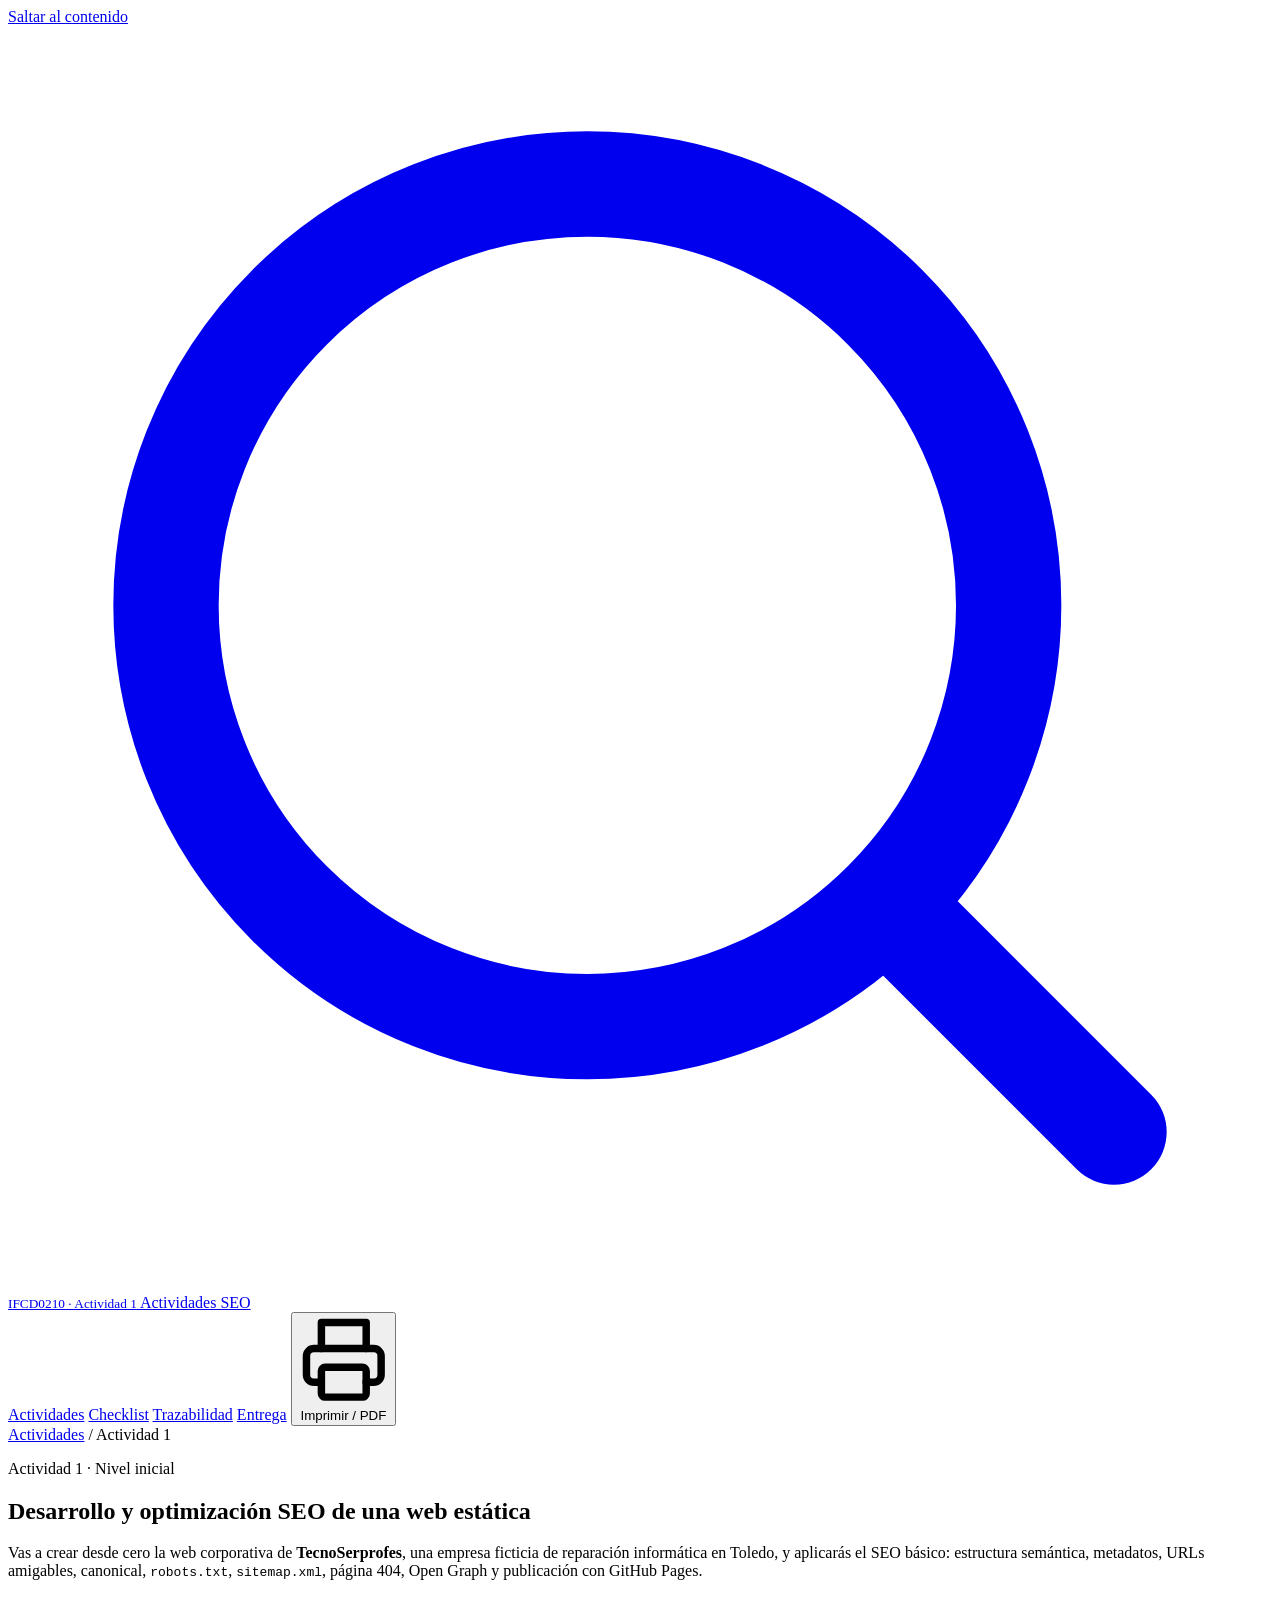
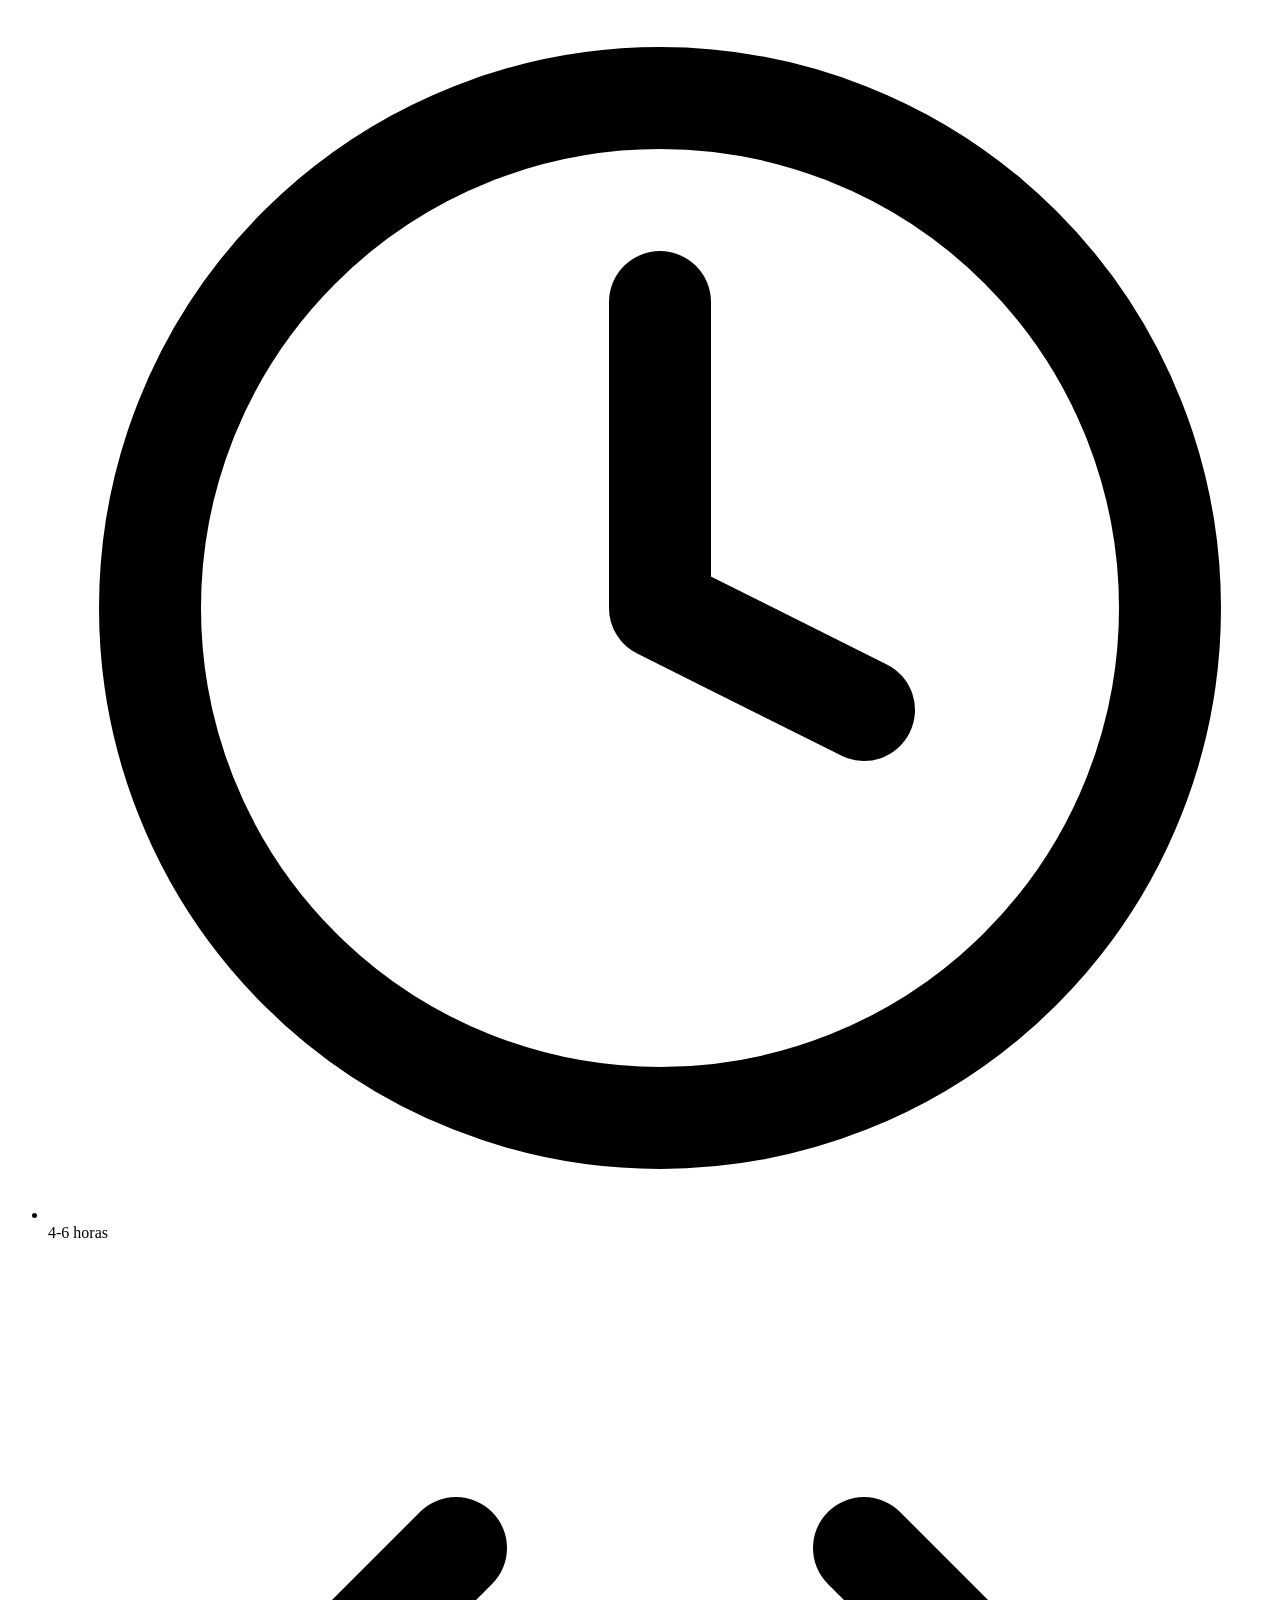
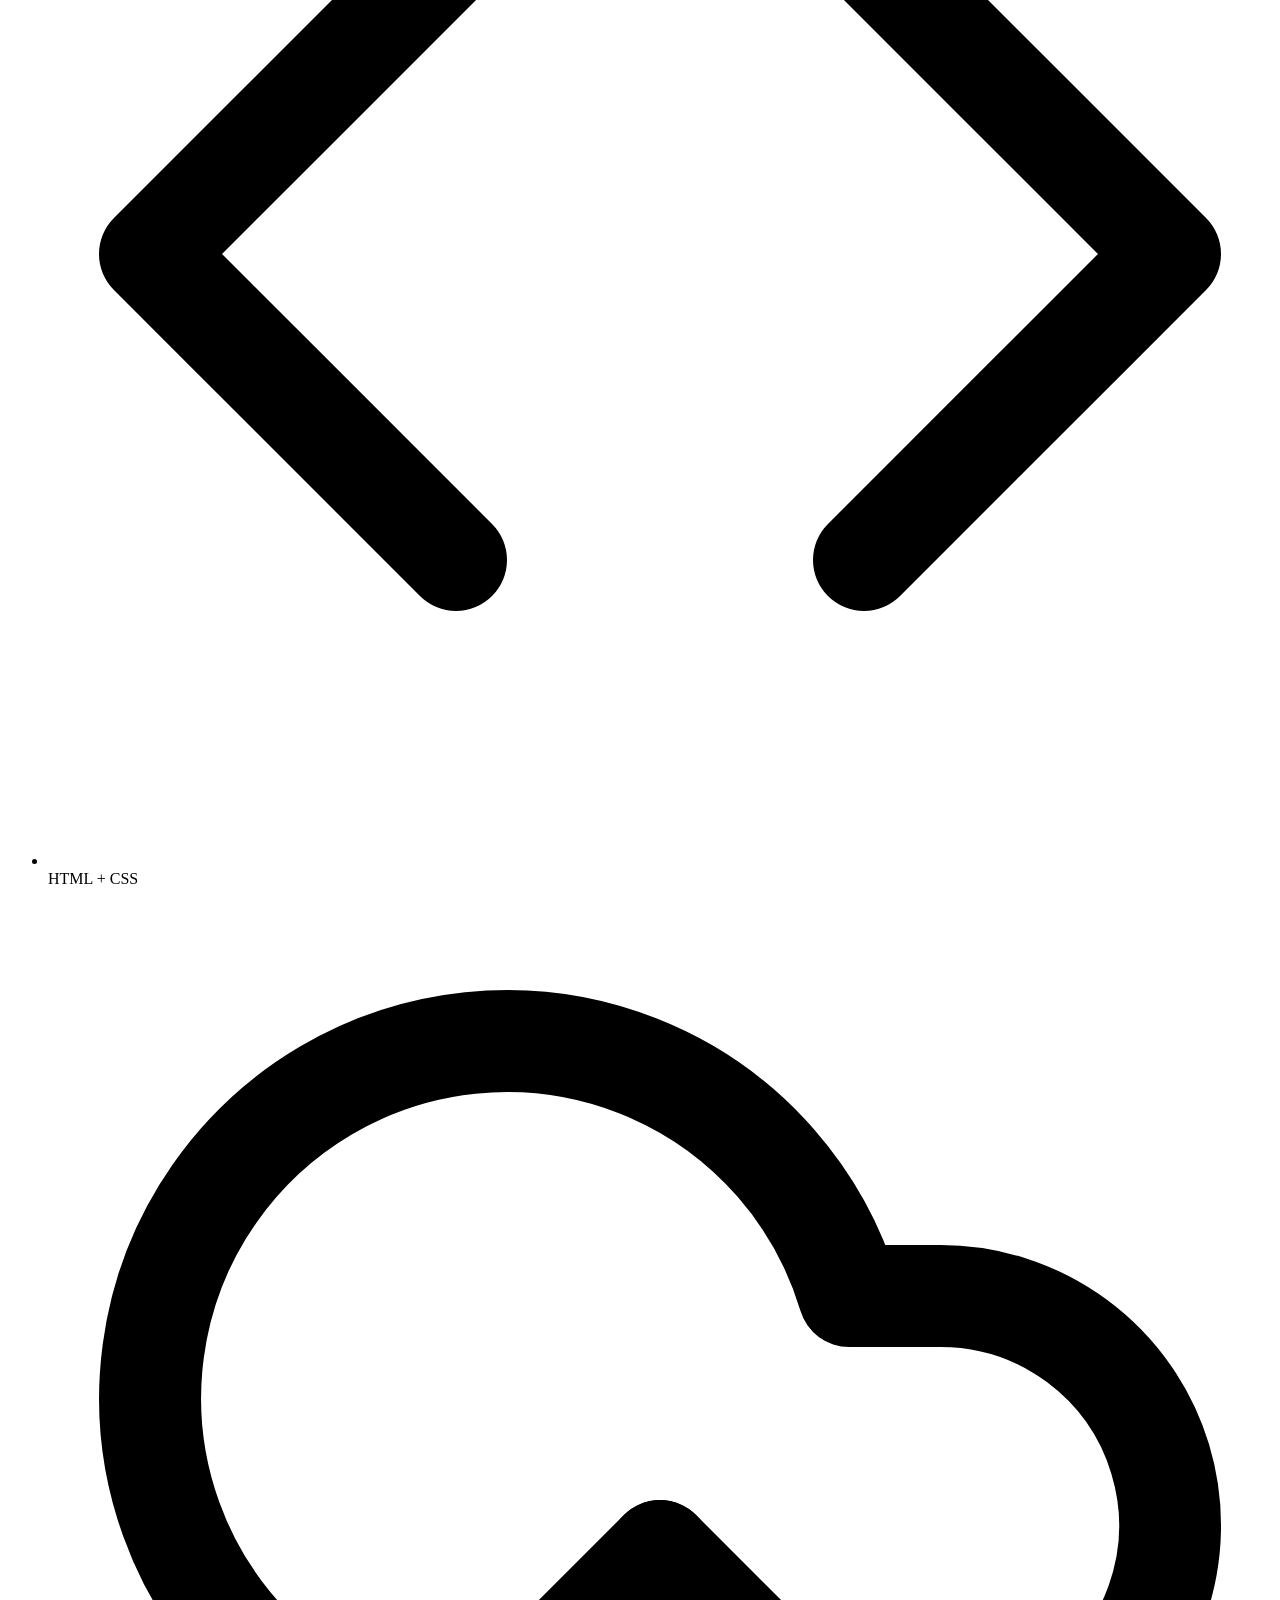
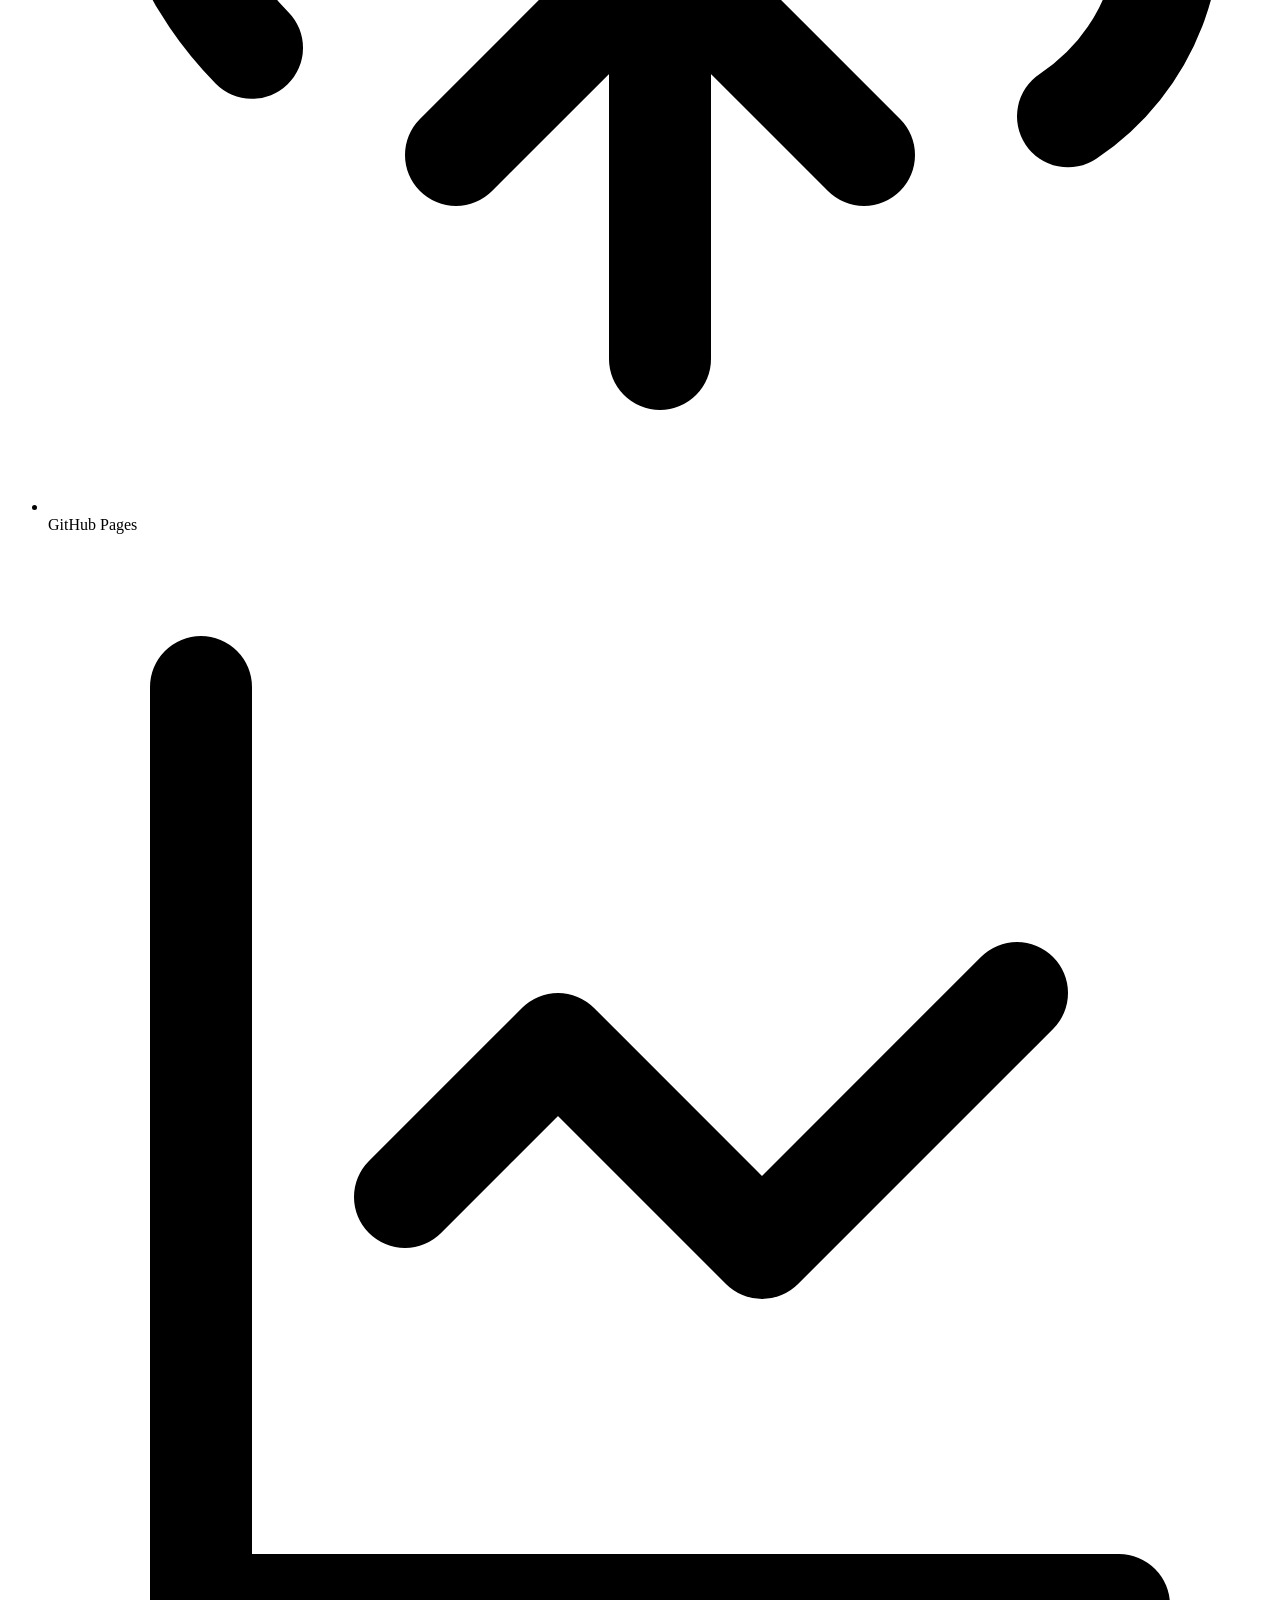
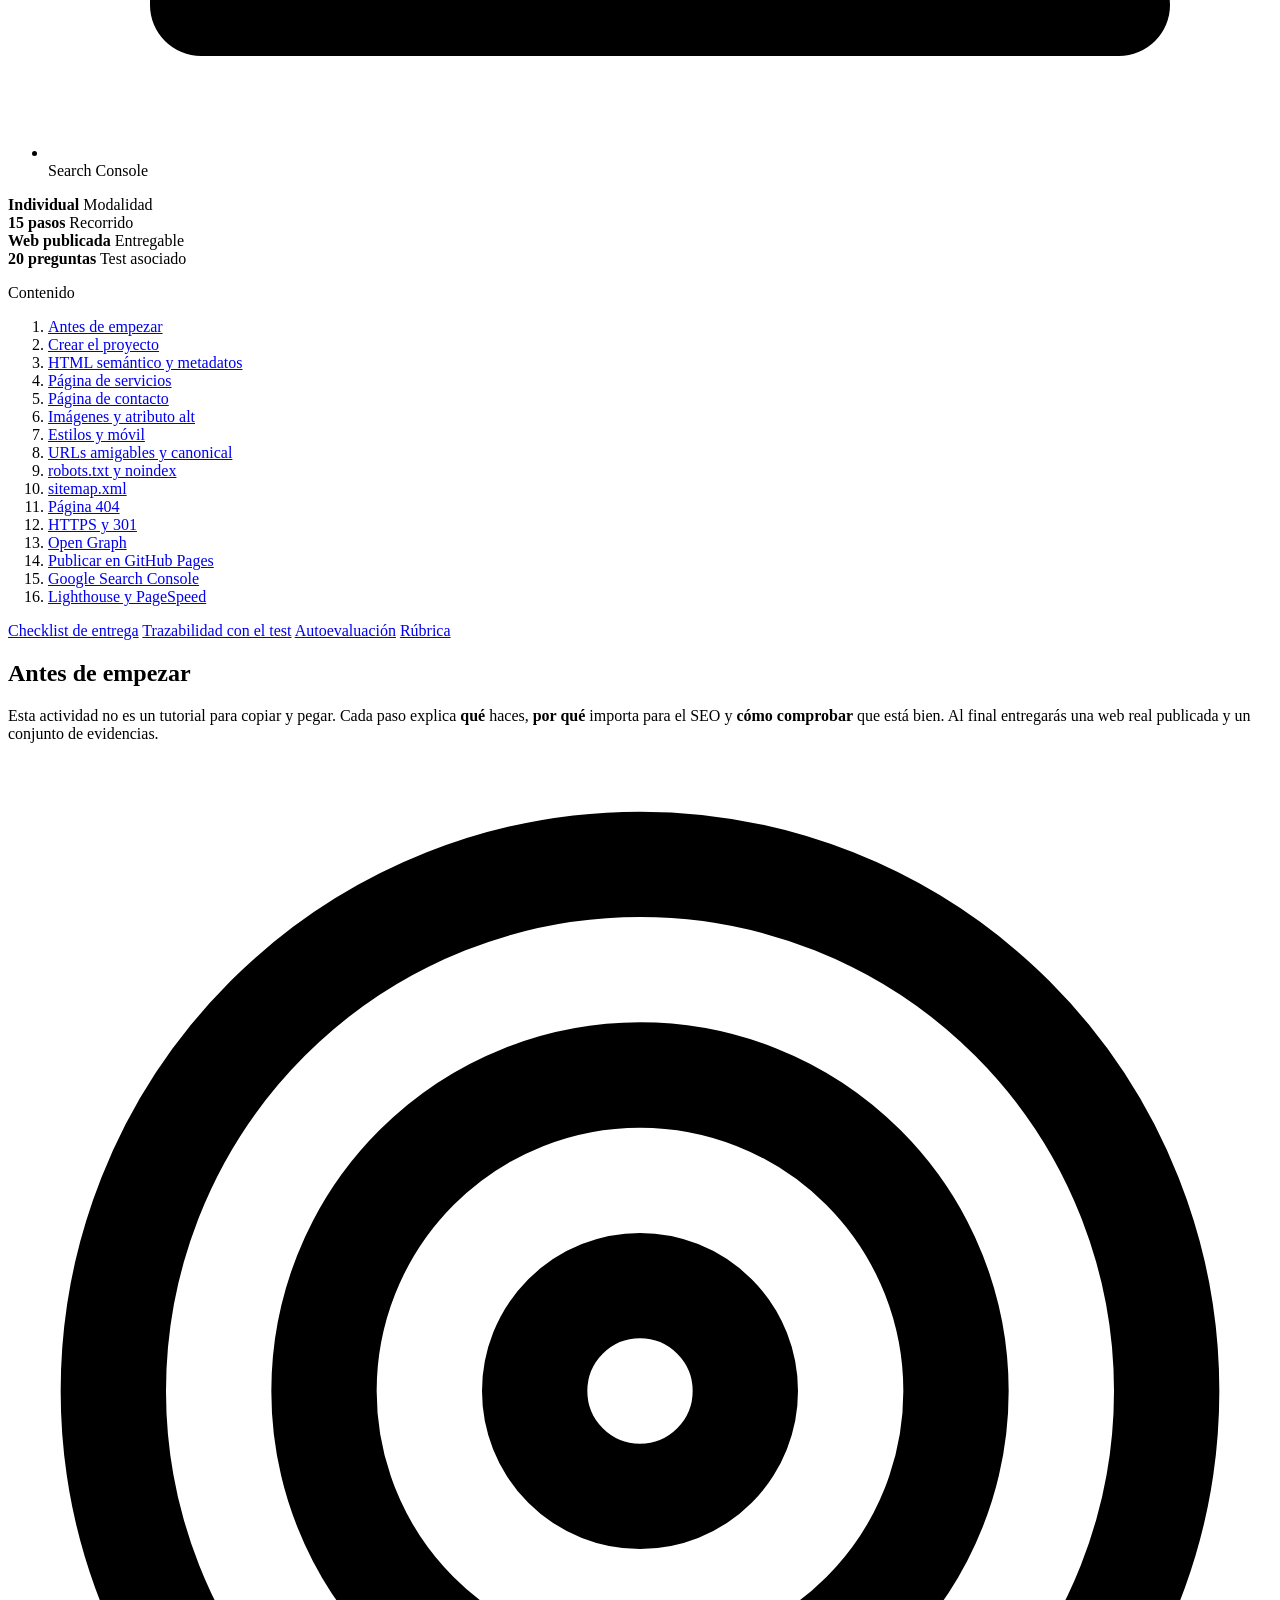
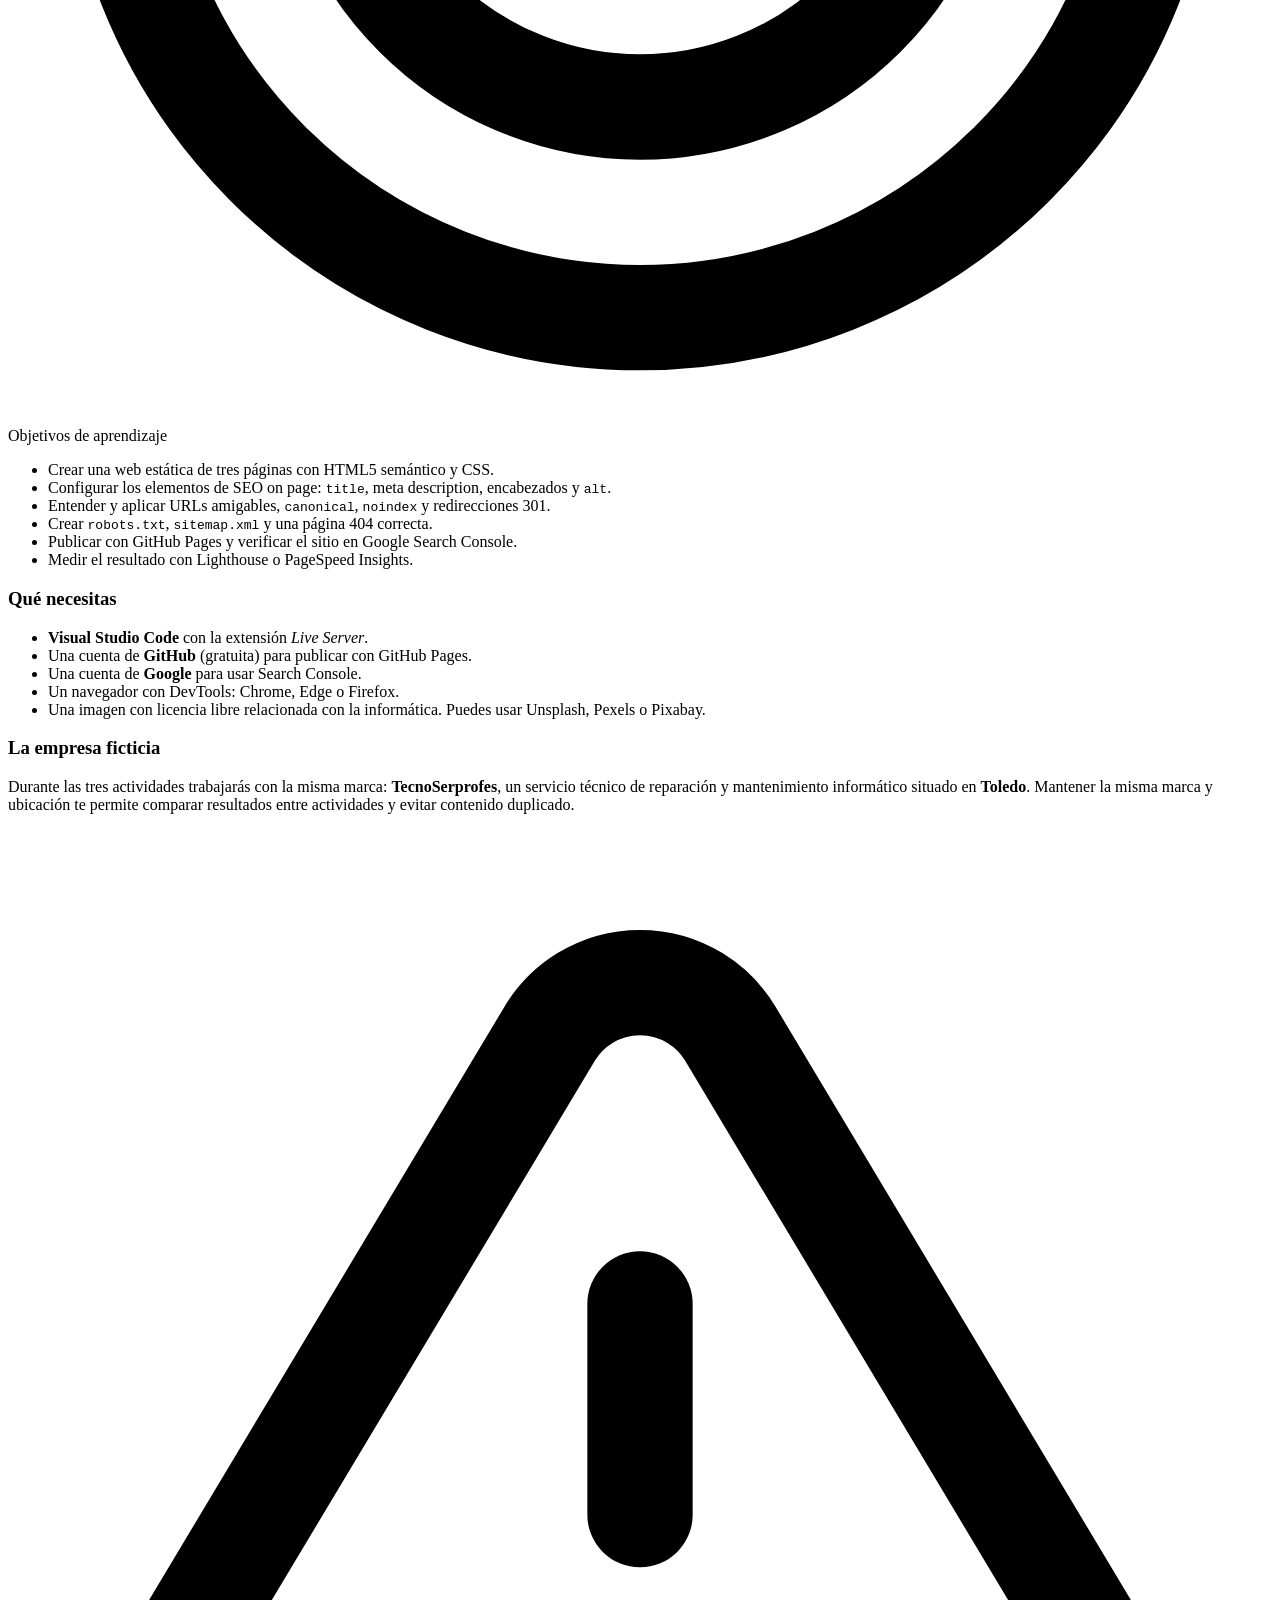
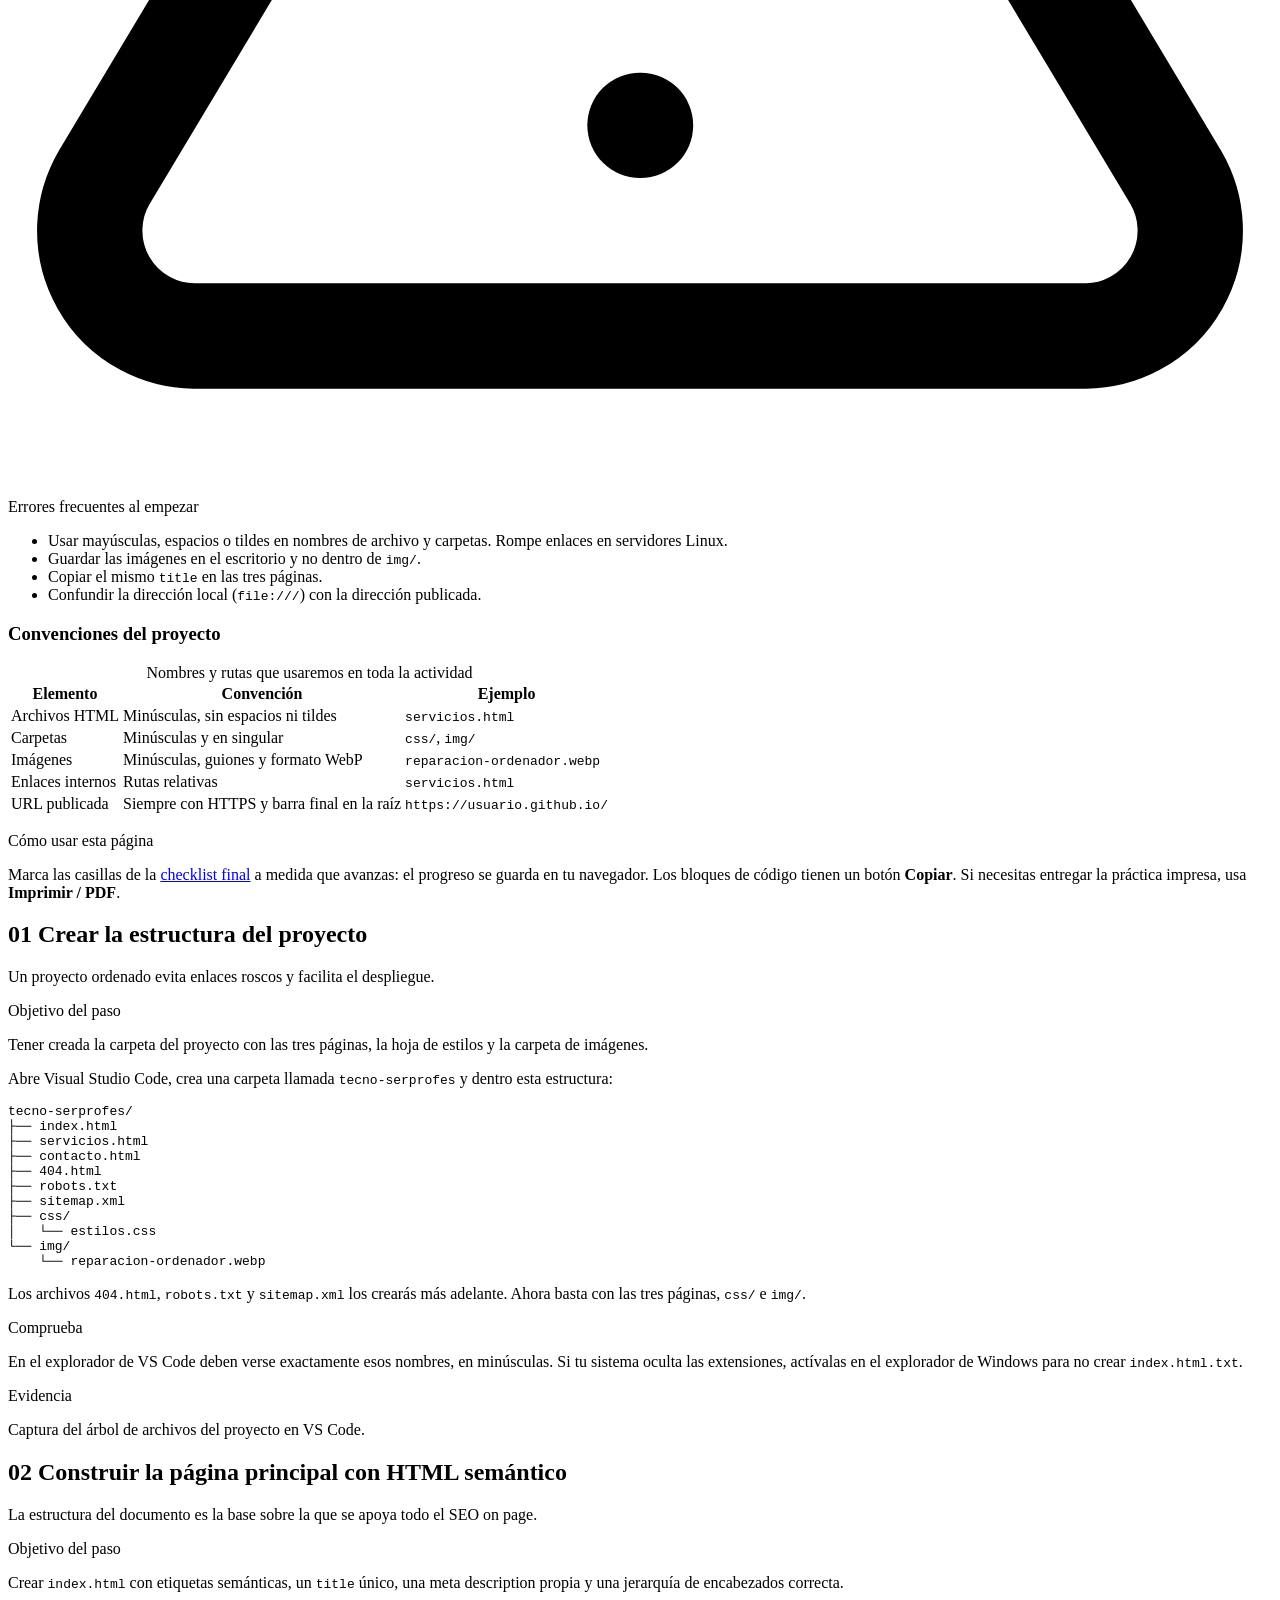
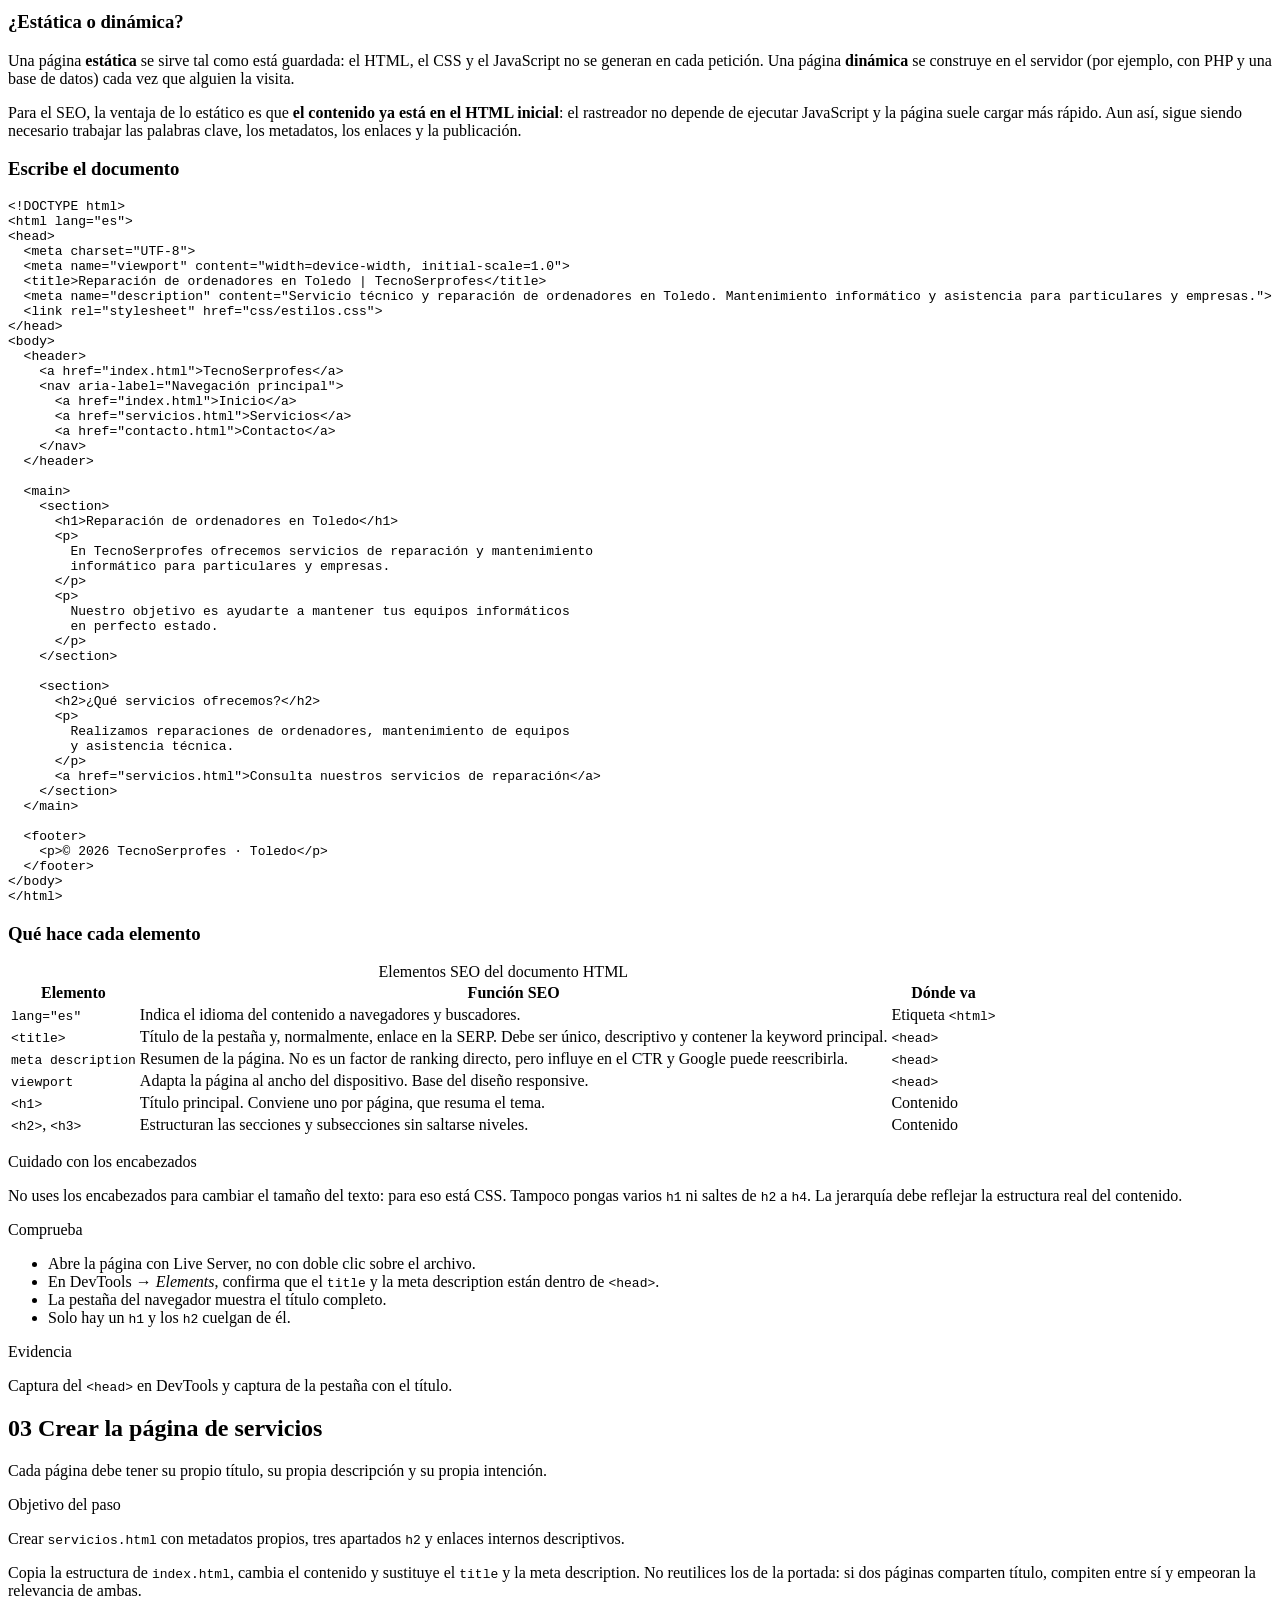
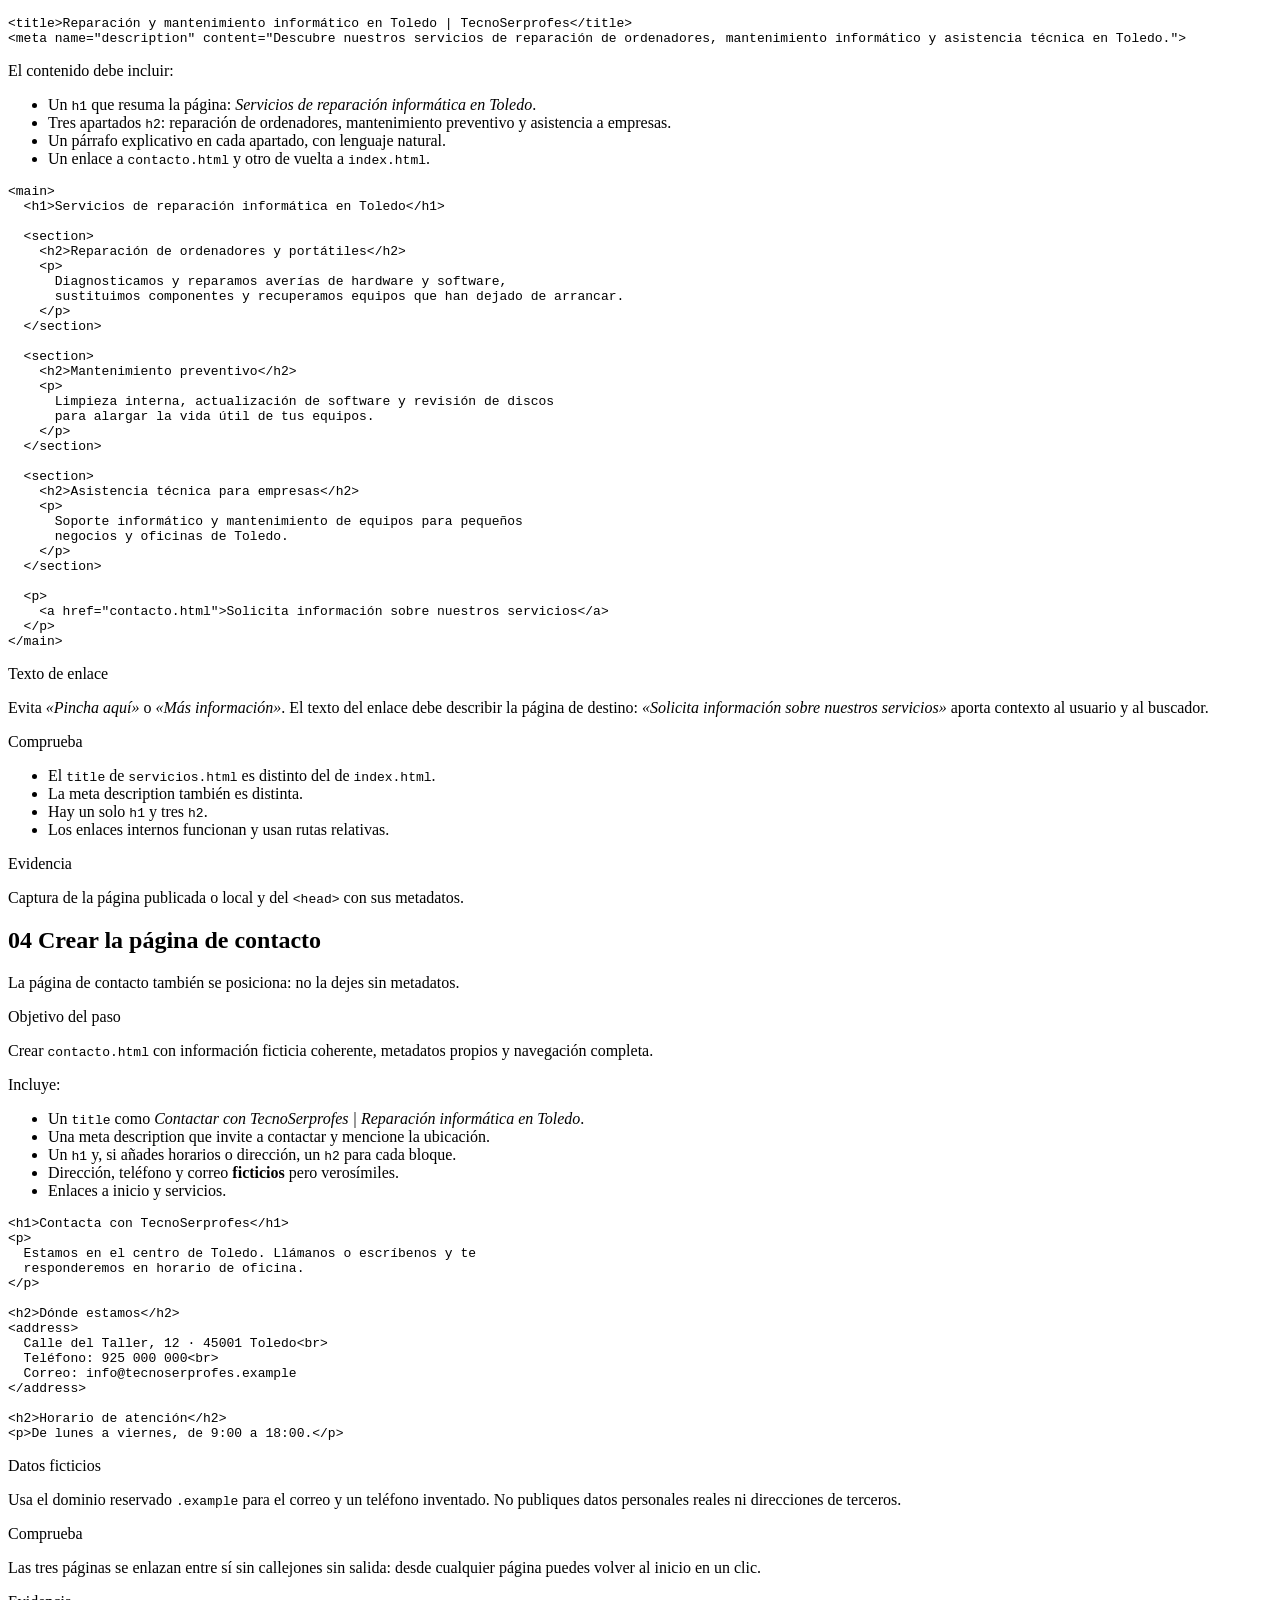
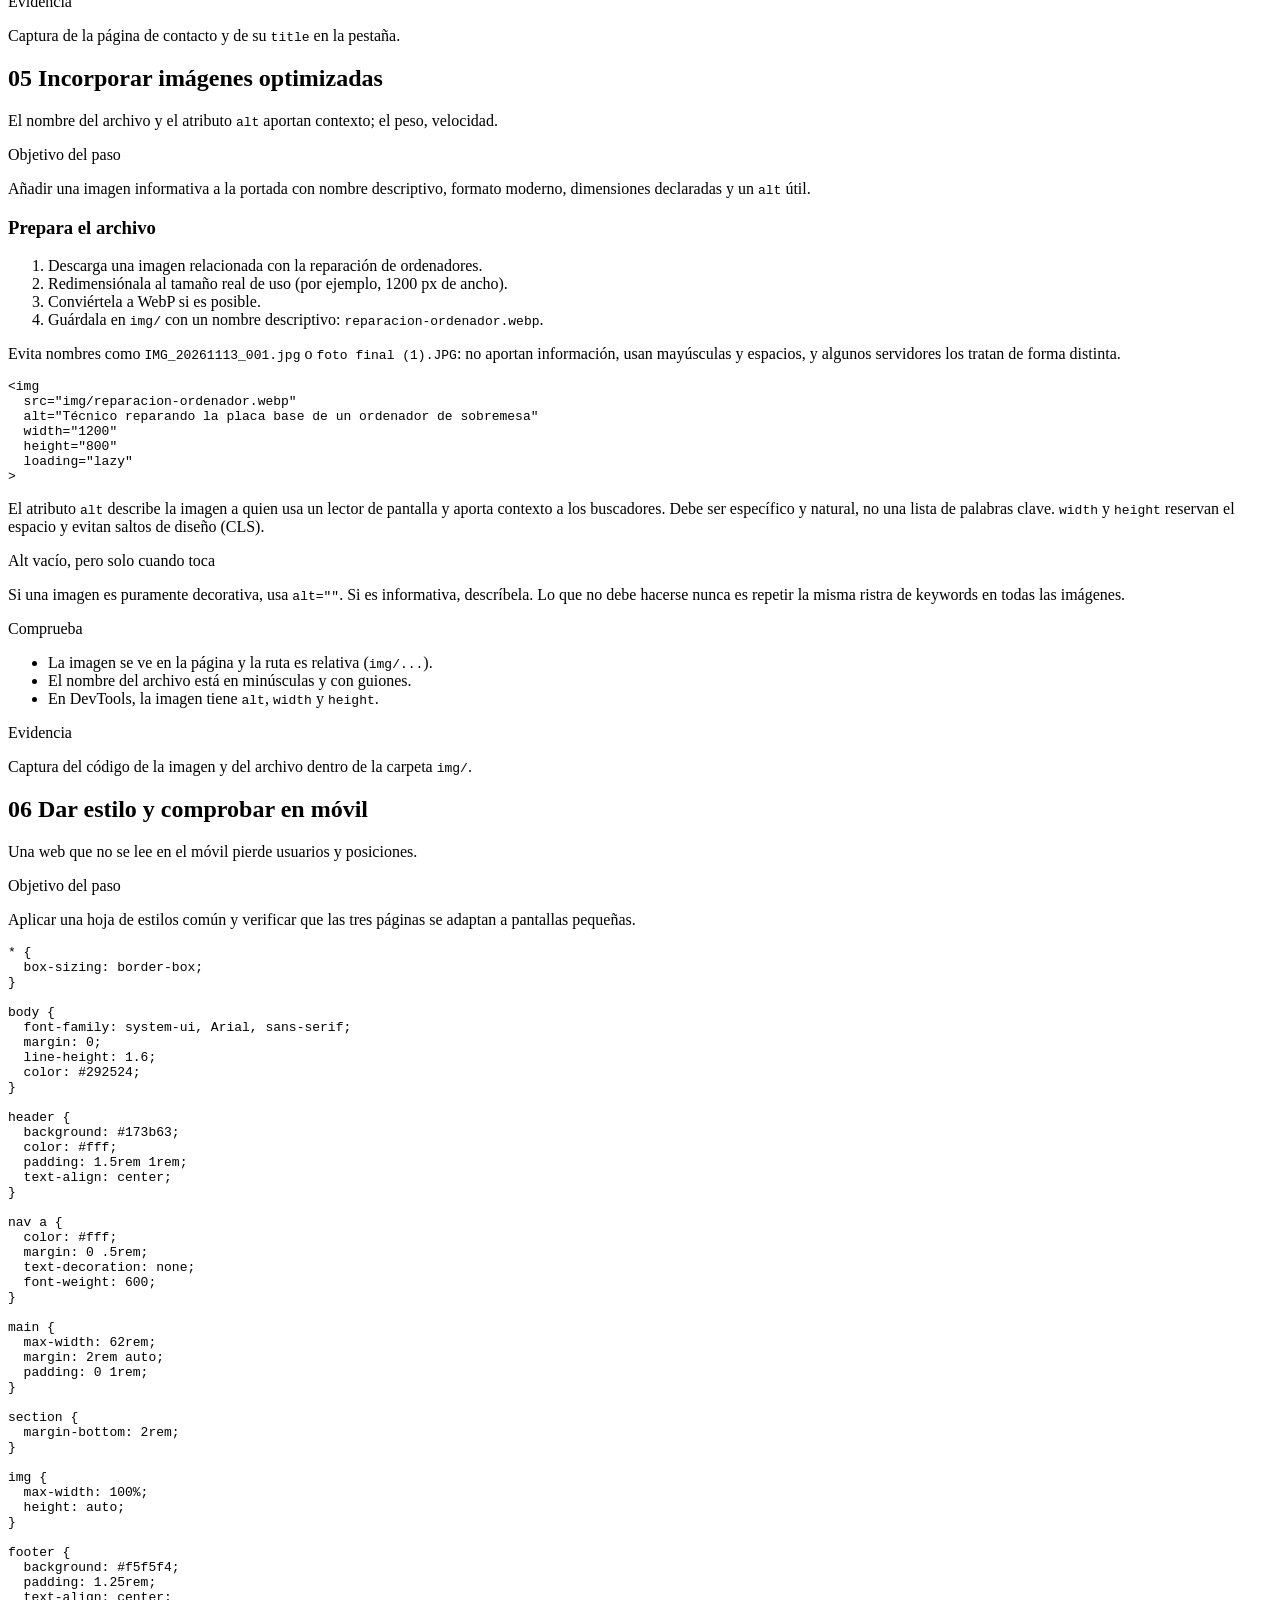
==== actividad-1-seo-basico/index.html @ 4f603e76 "feat: redacta la actividad 1 y prepara las actividades 2 y 3" ====
<!DOCTYPE html>
<html lang="es">
<head>
  <meta charset="UTF-8">
  <meta name="viewport" content="width=device-width, initial-scale=1.0">
  <title>Actividad 1 · SEO básico en una web estática | IFCD0210</title>
  <meta name="description" content="Actividad guiada para crear la web estática de TecnoSerprofes y aplicar SEO básico: HTML semántico, metadatos, canonical, URLs amigables, robots.txt, sitemap, 404, HTTPS, Open Graph, GitHub Pages y Search Console.">
  <meta name="theme-color" content="#0891b2">
  <link rel="stylesheet" href="../assets/estilos.css">
</head>
<body>
  <a class="saltar" href="#contenido">Saltar al contenido</a>

  <header class="barra-superior">
    <div class="contenedor barra-inner">
      <a class="marca" href="../index.html">
        <span class="marca-logo" aria-hidden="true">
          <svg viewBox="0 0 24 24" fill="none" stroke="currentColor" stroke-width="2" stroke-linecap="round" stroke-linejoin="round">
            <circle cx="11" cy="11" r="8"></circle>
            <path d="m21 21-4.3-4.3"></path>
          </svg>
        </span>
        <span class="marca-texto">
          <small>IFCD0210 · Actividad 1</small>
          Actividades SEO
        </span>
      </a>

      <nav class="nav-superior" aria-label="Navegación de la actividad">
        <a href="../index.html">Actividades</a>
        <a href="#checklist">Checklist</a>
        <a href="#trazabilidad">Trazabilidad</a>
        <a href="#entrega">Entrega</a>
        <button class="boton boton-suave" type="button" data-imprimir>
          <svg viewBox="0 0 24 24" fill="none" stroke="currentColor" stroke-width="2" stroke-linecap="round" stroke-linejoin="round" aria-hidden="true">
            <path d="M6 9V2h12v7"></path><path d="M6 18H4a2 2 0 0 1-2-2v-5a2 2 0 0 1 2-2h16a2 2 0 0 1 2 2v5a2 2 0 0 1-2 2h-2"></path><rect x="6" y="14" width="12" height="8" rx="1"></rect>
          </svg>
          Imprimir / PDF
        </button>
      </nav>
    </div>
  </header>

  <main id="contenido">
    <div class="contenedor">
      <nav class="migas" aria-label="Migas de pan">
        <a href="../index.html">Actividades</a>
        <span aria-hidden="true">/</span>
        <span>Actividad 1</span>
      </nav>

      <section class="hero">
        <p class="ceja">Actividad 1 · Nivel inicial</p>
        <h1>Desarrollo y optimización SEO de una web estática</h1>
        <p class="intro">
          Vas a crear desde cero la web corporativa de <strong>TecnoSerprofes</strong>, una empresa ficticia de reparación
          informática en Toledo, y aplicarás el SEO básico: estructura semántica, metadatos, URLs amigables, canonical,
          <code>robots.txt</code>, <code>sitemap.xml</code>, página 404, Open Graph y publicación con GitHub Pages.
        </p>

        <ul class="chips">
          <li>
            <svg viewBox="0 0 24 24" fill="none" stroke="currentColor" stroke-width="2" stroke-linecap="round" stroke-linejoin="round" aria-hidden="true">
              <circle cx="12" cy="12" r="10"></circle><path d="M12 6v6l4 2"></path>
            </svg>
            4-6 horas
          </li>
          <li>
            <svg viewBox="0 0 24 24" fill="none" stroke="currentColor" stroke-width="2" stroke-linecap="round" stroke-linejoin="round" aria-hidden="true">
              <path d="m16 18 6-6-6-6"></path><path d="m8 6-6 6 6 6"></path>
            </svg>
            HTML + CSS
          </li>
          <li>
            <svg viewBox="0 0 24 24" fill="none" stroke="currentColor" stroke-width="2" stroke-linecap="round" stroke-linejoin="round" aria-hidden="true">
              <path d="M12 13v8"></path><path d="M4 14.899A7 7 0 1 1 15.71 8h1.79a4.5 4.5 0 0 1 2.5 8.242"></path><path d="m8 17 4-4 4 4"></path>
            </svg>
            GitHub Pages
          </li>
          <li>
            <svg viewBox="0 0 24 24" fill="none" stroke="currentColor" stroke-width="2" stroke-linecap="round" stroke-linejoin="round" aria-hidden="true">
              <path d="M3 3v18h18"></path><path d="m19 9-5 5-4-4-3 3"></path>
            </svg>
            Search Console
          </li>
        </ul>

        <div class="hero-datos">
          <div class="dato">
            <strong>Individual</strong>
            <span>Modalidad</span>
          </div>
          <div class="dato">
            <strong>15 pasos</strong>
            <span>Recorrido</span>
          </div>
          <div class="dato">
            <strong>Web publicada</strong>
            <span>Entregable</span>
          </div>
          <div class="dato">
            <strong>20 preguntas</strong>
            <span>Test asociado</span>
          </div>
        </div>
      </section>

      <div class="layout">
        <aside class="indice" aria-label="Índice de la actividad">
          <p class="indice-titulo">Contenido</p>
          <ol>
            <li><a href="#antes">Antes de empezar</a></li>
            <li><a href="#paso-1">Crear el proyecto</a></li>
            <li><a href="#paso-2">HTML semántico y metadatos</a></li>
            <li><a href="#paso-3">Página de servicios</a></li>
            <li><a href="#paso-4">Página de contacto</a></li>
            <li><a href="#paso-5">Imágenes y atributo alt</a></li>
            <li><a href="#paso-6">Estilos y móvil</a></li>
            <li><a href="#paso-7">URLs amigables y canonical</a></li>
            <li><a href="#paso-8">robots.txt y noindex</a></li>
            <li><a href="#paso-9">sitemap.xml</a></li>
            <li><a href="#paso-10">Página 404</a></li>
            <li><a href="#paso-11">HTTPS y 301</a></li>
            <li><a href="#paso-12">Open Graph</a></li>
            <li><a href="#paso-13">Publicar en GitHub Pages</a></li>
            <li><a href="#paso-14">Google Search Console</a></li>
            <li><a href="#paso-15">Lighthouse y PageSpeed</a></li>
          </ol>
          <div class="indice-extra">
            <a href="#checklist">Checklist de entrega</a>
            <a href="#trazabilidad">Trazabilidad con el test</a>
            <a href="#autoevaluacion">Autoevaluación</a>
            <a href="#entrega">Rúbrica</a>
          </div>
        </aside>

        <div class="contenido">
          <section id="antes">
            <h2>Antes de empezar</h2>
            <p>
              Esta actividad no es un tutorial para copiar y pegar. Cada paso explica <strong>qué</strong> haces,
              <strong>por qué</strong> importa para el SEO y <strong>cómo comprobar</strong> que está bien.
              Al final entregarás una web real publicada y un conjunto de evidencias.
            </p>

            <div class="caja caja-objetivo">
              <p class="caja-titulo">
                <svg viewBox="0 0 24 24" fill="none" stroke="currentColor" stroke-width="2" stroke-linecap="round" stroke-linejoin="round" aria-hidden="true">
                  <circle cx="12" cy="12" r="10"></circle><circle cx="12" cy="12" r="6"></circle><circle cx="12" cy="12" r="2"></circle>
                </svg>
                Objetivos de aprendizaje
              </p>
              <ul>
                <li>Crear una web estática de tres páginas con HTML5 semántico y CSS.</li>
                <li>Configurar los elementos de SEO on page: <code>title</code>, meta description, encabezados y <code>alt</code>.</li>
                <li>Entender y aplicar URLs amigables, <code>canonical</code>, <code>noindex</code> y redirecciones 301.</li>
                <li>Crear <code>robots.txt</code>, <code>sitemap.xml</code> y una página 404 correcta.</li>
                <li>Publicar con GitHub Pages y verificar el sitio en Google Search Console.</li>
                <li>Medir el resultado con Lighthouse o PageSpeed Insights.</li>
              </ul>
            </div>

            <h3>Qué necesitas</h3>
            <ul>
              <li><strong>Visual Studio Code</strong> con la extensión <em>Live Server</em>.</li>
              <li>Una cuenta de <strong>GitHub</strong> (gratuita) para publicar con GitHub Pages.</li>
              <li>Una cuenta de <strong>Google</strong> para usar Search Console.</li>
              <li>Un navegador con DevTools: Chrome, Edge o Firefox.</li>
              <li>Una imagen con licencia libre relacionada con la informática. Puedes usar Unsplash, Pexels o Pixabay.</li>
            </ul>

            <h3>La empresa ficticia</h3>
            <p>
              Durante las tres actividades trabajarás con la misma marca: <strong>TecnoSerprofes</strong>, un servicio
              técnico de reparación y mantenimiento informático situado en <strong>Toledo</strong>. Mantener la misma
              marca y ubicación te permite comparar resultados entre actividades y evitar contenido duplicado.
            </p>

            <div class="caja caja-cuidado">
              <p class="caja-titulo">
                <svg viewBox="0 0 24 24" fill="none" stroke="currentColor" stroke-width="2" stroke-linecap="round" stroke-linejoin="round" aria-hidden="true">
                  <path d="M12 9v4"></path><path d="M12 17h.01"></path><path d="M10.29 3.86 1.82 18a2 2 0 0 0 1.71 3h16.94a2 2 0 0 0 1.71-3L13.71 3.86a2 2 0 0 0-3.42 0Z"></path>
                </svg>
                Errores frecuentes al empezar
              </p>
              <ul>
                <li>Usar mayúsculas, espacios o tildes en nombres de archivo y carpetas. Rompe enlaces en servidores Linux.</li>
                <li>Guardar las imágenes en el escritorio y no dentro de <code>img/</code>.</li>
                <li>Copiar el mismo <code>title</code> en las tres páginas.</li>
                <li>Confundir la dirección local (<code>file:///</code>) con la dirección publicada.</li>
              </ul>
            </div>

            <h3>Convenciones del proyecto</h3>
            <div class="tabla">
              <table>
                <caption>Nombres y rutas que usaremos en toda la actividad</caption>
                <thead>
                  <tr><th>Elemento</th><th>Convención</th><th>Ejemplo</th></tr>
                </thead>
                <tbody>
                  <tr><td>Archivos HTML</td><td>Minúsculas, sin espacios ni tildes</td><td><code>servicios.html</code></td></tr>
                  <tr><td>Carpetas</td><td>Minúsculas y en singular</td><td><code>css/</code>, <code>img/</code></td></tr>
                  <tr><td>Imágenes</td><td>Minúsculas, guiones y formato WebP</td><td><code>reparacion-ordenador.webp</code></td></tr>
                  <tr><td>Enlaces internos</td><td>Rutas relativas</td><td><code>servicios.html</code></td></tr>
                  <tr><td>URL publicada</td><td>Siempre con HTTPS y barra final en la raíz</td><td><code>https://usuario.github.io/</code></td></tr>
                </tbody>
              </table>
            </div>

            <div class="caja caja-nota">
              <p class="caja-titulo">Cómo usar esta página</p>
              <p>
                Marca las casillas de la <a href="#checklist">checklist final</a> a medida que avanzas: el progreso se
                guarda en tu navegador. Los bloques de código tienen un botón <strong>Copiar</strong>. Si necesitas
                entregar la práctica impresa, usa <strong>Imprimir / PDF</strong>.
              </p>
            </div>
          </section>

          <section class="paso" id="paso-1">
            <h2><span class="num">01</span> Crear la estructura del proyecto</h2>
            <p class="subtitulo">Un proyecto ordenado evita enlaces roscos y facilita el despliegue.</p>

            <div class="caja caja-objetivo">
              <p class="caja-titulo">Objetivo del paso</p>
              <p>Tener creada la carpeta del proyecto con las tres páginas, la hoja de estilos y la carpeta de imágenes.</p>
            </div>

            <p>Abre Visual Studio Code, crea una carpeta llamada <code>tecno-serprofes</code> y dentro esta estructura:</p>

            <div class="codigo" data-lenguaje="Estructura">
<pre><code>tecno-serprofes/
├── index.html
├── servicios.html
├── contacto.html
├── 404.html
├── robots.txt
├── sitemap.xml
├── css/
│   └── estilos.css
└── img/
    └── reparacion-ordenador.webp</code></pre>
            </div>

            <p>
              Los archivos <code>404.html</code>, <code>robots.txt</code> y <code>sitemap.xml</code> los crearás más
              adelante. Ahora basta con las tres páginas, <code>css/</code> e <code>img/</code>.
            </p>

            <div class="caja caja-comprueba">
              <p class="caja-titulo">Comprueba</p>
              <p>
                En el explorador de VS Code deben verse exactamente esos nombres, en minúsculas. Si tu sistema oculta
                las extensiones, actívalas en el explorador de Windows para no crear <code>index.html.txt</code>.
              </p>
            </div>

            <div class="caja caja-evidencia">
              <p class="caja-titulo">Evidencia</p>
              <p>Captura del árbol de archivos del proyecto en VS Code.</p>
            </div>
          </section>

          <section class="paso" id="paso-2">
            <h2><span class="num">02</span> Construir la página principal con HTML semántico</h2>
            <p class="subtitulo">La estructura del documento es la base sobre la que se apoya todo el SEO on page.</p>

            <div class="caja caja-objetivo">
              <p class="caja-titulo">Objetivo del paso</p>
              <p>Crear <code>index.html</code> con etiquetas semánticas, un <code>title</code> único, una meta description propia y una jerarquía de encabezados correcta.</p>
            </div>

            <h3>¿Estática o dinámica?</h3>
            <p>
              Una página <strong>estática</strong> se sirve tal como está guardada: el HTML, el CSS y el JavaScript no se
              generan en cada petición. Una página <strong>dinámica</strong> se construye en el servidor (por ejemplo, con
              PHP y una base de datos) cada vez que alguien la visita.
            </p>
            <p>
              Para el SEO, la ventaja de lo estático es que <strong>el contenido ya está en el HTML inicial</strong>: el
              rastreador no depende de ejecutar JavaScript y la página suele cargar más rápido. Aun así, sigue siendo
              necesario trabajar las palabras clave, los metadatos, los enlaces y la publicación.
            </p>

            <h3>Escribe el documento</h3>
            <div class="codigo" data-lenguaje="HTML">
<pre><code>&lt;!DOCTYPE html&gt;
&lt;html lang="es"&gt;
&lt;head&gt;
  &lt;meta charset="UTF-8"&gt;
  &lt;meta name="viewport" content="width=device-width, initial-scale=1.0"&gt;
  &lt;title&gt;Reparación de ordenadores en Toledo | TecnoSerprofes&lt;/title&gt;
  &lt;meta name="description" content="Servicio técnico y reparación de ordenadores en Toledo. Mantenimiento informático y asistencia para particulares y empresas."&gt;
  &lt;link rel="stylesheet" href="css/estilos.css"&gt;
&lt;/head&gt;
&lt;body&gt;
  &lt;header&gt;
    &lt;a href="index.html"&gt;TecnoSerprofes&lt;/a&gt;
    &lt;nav aria-label="Navegación principal"&gt;
      &lt;a href="index.html"&gt;Inicio&lt;/a&gt;
      &lt;a href="servicios.html"&gt;Servicios&lt;/a&gt;
      &lt;a href="contacto.html"&gt;Contacto&lt;/a&gt;
    &lt;/nav&gt;
  &lt;/header&gt;

  &lt;main&gt;
    &lt;section&gt;
      &lt;h1&gt;Reparación de ordenadores en Toledo&lt;/h1&gt;
      &lt;p&gt;
        En TecnoSerprofes ofrecemos servicios de reparación y mantenimiento
        informático para particulares y empresas.
      &lt;/p&gt;
      &lt;p&gt;
        Nuestro objetivo es ayudarte a mantener tus equipos informáticos
        en perfecto estado.
      &lt;/p&gt;
    &lt;/section&gt;

    &lt;section&gt;
      &lt;h2&gt;¿Qué servicios ofrecemos?&lt;/h2&gt;
      &lt;p&gt;
        Realizamos reparaciones de ordenadores, mantenimiento de equipos
        y asistencia técnica.
      &lt;/p&gt;
      &lt;a href="servicios.html"&gt;Consulta nuestros servicios de reparación&lt;/a&gt;
    &lt;/section&gt;
  &lt;/main&gt;

  &lt;footer&gt;
    &lt;p&gt;© 2026 TecnoSerprofes · Toledo&lt;/p&gt;
  &lt;/footer&gt;
&lt;/body&gt;
&lt;/html&gt;</code></pre>
            </div>

            <h3>Qué hace cada elemento</h3>
            <div class="tabla">
              <table>
                <caption>Elementos SEO del documento HTML</caption>
                <thead>
                  <tr><th>Elemento</th><th>Función SEO</th><th>Dónde va</th></tr>
                </thead>
                <tbody>
                  <tr><td><code>lang="es"</code></td><td>Indica el idioma del contenido a navegadores y buscadores.</td><td>Etiqueta <code>&lt;html&gt;</code></td></tr>
                  <tr><td><code>&lt;title&gt;</code></td><td>Título de la pestaña y, normalmente, enlace en la SERP. Debe ser único, descriptivo y contener la keyword principal.</td><td><code>&lt;head&gt;</code></td></tr>
                  <tr><td><code>meta description</code></td><td>Resumen de la página. No es un factor de ranking directo, pero influye en el CTR y Google puede reescribirla.</td><td><code>&lt;head&gt;</code></td></tr>
                  <tr><td><code>viewport</code></td><td>Adapta la página al ancho del dispositivo. Base del diseño responsive.</td><td><code>&lt;head&gt;</code></td></tr>
                  <tr><td><code>&lt;h1&gt;</code></td><td>Título principal. Conviene uno por página, que resuma el tema.</td><td>Contenido</td></tr>
                  <tr><td><code>&lt;h2&gt;</code>, <code>&lt;h3&gt;</code></td><td>Estructuran las secciones y subsecciones sin saltarse niveles.</td><td>Contenido</td></tr>
                </tbody>
              </table>
            </div>

            <div class="caja caja-cuidado">
              <p class="caja-titulo">Cuidado con los encabezados</p>
              <p>
                No uses los encabezados para cambiar el tamaño del texto: para eso está CSS. Tampoco pongas varios
                <code>h1</code> ni saltes de <code>h2</code> a <code>h4</code>. La jerarquía debe reflejar la estructura
                real del contenido.
              </p>
            </div>

            <div class="caja caja-comprueba">
              <p class="caja-titulo">Comprueba</p>
              <ul>
                <li>Abre la página con Live Server, no con doble clic sobre el archivo.</li>
                <li>En DevTools → <em>Elements</em>, confirma que el <code>title</code> y la meta description están dentro de <code>&lt;head&gt;</code>.</li>
                <li>La pestaña del navegador muestra el título completo.</li>
                <li>Solo hay un <code>h1</code> y los <code>h2</code> cuelgan de él.</li>
              </ul>
            </div>

            <div class="caja caja-evidencia">
              <p class="caja-titulo">Evidencia</p>
              <p>Captura del <code>&lt;head&gt;</code> en DevTools y captura de la pestaña con el título.</p>
            </div>
          </section>
          <section class="paso" id="paso-3">
            <h2><span class="num">03</span> Crear la página de servicios</h2>
            <p class="subtitulo">Cada página debe tener su propio título, su propia descripción y su propia intención.</p>

            <div class="caja caja-objetivo">
              <p class="caja-titulo">Objetivo del paso</p>
              <p>Crear <code>servicios.html</code> con metadatos propios, tres apartados <code>h2</code> y enlaces internos descriptivos.</p>
            </div>

            <p>
              Copia la estructura de <code>index.html</code>, cambia el contenido y sustituye el <code>title</code> y la
              meta description. No reutilices los de la portada: si dos páginas comparten título, compiten entre sí y
              empeoran la relevancia de ambas.
            </p>

            <div class="codigo" data-lenguaje="HTML">
<pre><code>&lt;title&gt;Reparación y mantenimiento informático en Toledo | TecnoSerprofes&lt;/title&gt;
&lt;meta name="description" content="Descubre nuestros servicios de reparación de ordenadores, mantenimiento informático y asistencia técnica en Toledo."&gt;</code></pre>
            </div>

            <p>El contenido debe incluir:</p>
            <ul>
              <li>Un <code>h1</code> que resuma la página: <em>Servicios de reparación informática en Toledo</em>.</li>
              <li>Tres apartados <code>h2</code>: reparación de ordenadores, mantenimiento preventivo y asistencia a empresas.</li>
              <li>Un párrafo explicativo en cada apartado, con lenguaje natural.</li>
              <li>Un enlace a <code>contacto.html</code> y otro de vuelta a <code>index.html</code>.</li>
            </ul>

            <div class="codigo" data-lenguaje="HTML">
<pre><code>&lt;main&gt;
  &lt;h1&gt;Servicios de reparación informática en Toledo&lt;/h1&gt;

  &lt;section&gt;
    &lt;h2&gt;Reparación de ordenadores y portátiles&lt;/h2&gt;
    &lt;p&gt;
      Diagnosticamos y reparamos averías de hardware y software,
      sustituimos componentes y recuperamos equipos que han dejado de arrancar.
    &lt;/p&gt;
  &lt;/section&gt;

  &lt;section&gt;
    &lt;h2&gt;Mantenimiento preventivo&lt;/h2&gt;
    &lt;p&gt;
      Limpieza interna, actualización de software y revisión de discos
      para alargar la vida útil de tus equipos.
    &lt;/p&gt;
  &lt;/section&gt;

  &lt;section&gt;
    &lt;h2&gt;Asistencia técnica para empresas&lt;/h2&gt;
    &lt;p&gt;
      Soporte informático y mantenimiento de equipos para pequeños
      negocios y oficinas de Toledo.
    &lt;/p&gt;
  &lt;/section&gt;

  &lt;p&gt;
    &lt;a href="contacto.html"&gt;Solicita información sobre nuestros servicios&lt;/a&gt;
  &lt;/p&gt;
&lt;/main&gt;</code></pre>
            </div>

            <div class="caja caja-cuidado">
              <p class="caja-titulo">Texto de enlace</p>
              <p>
                Evita <em>«Pincha aquí»</em> o <em>«Más información»</em>. El texto del enlace debe describir la página
                de destino: <em>«Solicita información sobre nuestros servicios»</em> aporta contexto al usuario y al
                buscador.
              </p>
            </div>

            <div class="caja caja-comprueba">
              <p class="caja-titulo">Comprueba</p>
              <ul>
                <li>El <code>title</code> de <code>servicios.html</code> es distinto del de <code>index.html</code>.</li>
                <li>La meta description también es distinta.</li>
                <li>Hay un solo <code>h1</code> y tres <code>h2</code>.</li>
                <li>Los enlaces internos funcionan y usan rutas relativas.</li>
              </ul>
            </div>

            <div class="caja caja-evidencia">
              <p class="caja-titulo">Evidencia</p>
              <p>Captura de la página publicada o local y del <code>&lt;head&gt;</code> con sus metadatos.</p>
            </div>
          </section>

          <section class="paso" id="paso-4">
            <h2><span class="num">04</span> Crear la página de contacto</h2>
            <p class="subtitulo">La página de contacto también se posiciona: no la dejes sin metadatos.</p>

            <div class="caja caja-objetivo">
              <p class="caja-titulo">Objetivo del paso</p>
              <p>Crear <code>contacto.html</code> con información ficticia coherente, metadatos propios y navegación completa.</p>
            </div>

            <p>Incluye:</p>
            <ul>
              <li>Un <code>title</code> como <em>Contactar con TecnoSerprofes | Reparación informática en Toledo</em>.</li>
              <li>Una meta description que invite a contactar y mencione la ubicación.</li>
              <li>Un <code>h1</code> y, si añades horarios o dirección, un <code>h2</code> para cada bloque.</li>
              <li>Dirección, teléfono y correo <strong>ficticios</strong> pero verosímiles.</li>
              <li>Enlaces a inicio y servicios.</li>
            </ul>

            <div class="codigo" data-lenguaje="HTML">
<pre><code>&lt;h1&gt;Contacta con TecnoSerprofes&lt;/h1&gt;
&lt;p&gt;
  Estamos en el centro de Toledo. Llámanos o escríbenos y te
  responderemos en horario de oficina.
&lt;/p&gt;

&lt;h2&gt;Dónde estamos&lt;/h2&gt;
&lt;address&gt;
  Calle del Taller, 12 · 45001 Toledo&lt;br&gt;
  Teléfono: 925 000 000&lt;br&gt;
  Correo: info@tecnoserprofes.example
&lt;/address&gt;

&lt;h2&gt;Horario de atención&lt;/h2&gt;
&lt;p&gt;De lunes a viernes, de 9:00 a 18:00.&lt;/p&gt;</code></pre>
            </div>

            <div class="caja caja-nota">
              <p class="caja-titulo">Datos ficticios</p>
              <p>
                Usa el dominio reservado <code>.example</code> para el correo y un teléfono inventado. No publiques
                datos personales reales ni direcciones de terceros.
              </p>
            </div>

            <div class="caja caja-comprueba">
              <p class="caja-titulo">Comprueba</p>
              <p>
                Las tres páginas se enlazan entre sí sin callejones sin salida: desde cualquier página puedes volver al
                inicio en un clic.
              </p>
            </div>

            <div class="caja caja-evidencia">
              <p class="caja-titulo">Evidencia</p>
              <p>Captura de la página de contacto y de su <code>title</code> en la pestaña.</p>
            </div>
          </section>

          <section class="paso" id="paso-5">
            <h2><span class="num">05</span> Incorporar imágenes optimizadas</h2>
            <p class="subtitulo">El nombre del archivo y el atributo <code>alt</code> aportan contexto; el peso, velocidad.</p>

            <div class="caja caja-objetivo">
              <p class="caja-titulo">Objetivo del paso</p>
              <p>Añadir una imagen informativa a la portada con nombre descriptivo, formato moderno, dimensiones declaradas y un <code>alt</code> útil.</p>
            </div>

            <h3>Prepara el archivo</h3>
            <ol>
              <li>Descarga una imagen relacionada con la reparación de ordenadores.</li>
              <li>Redimensiónala al tamaño real de uso (por ejemplo, 1200 px de ancho).</li>
              <li>Conviértela a WebP si es posible.</li>
              <li>Guárdala en <code>img/</code> con un nombre descriptivo: <code>reparacion-ordenador.webp</code>.</li>
            </ol>

            <p>
              Evita nombres como <code>IMG_20261113_001.jpg</code> o <code>foto final (1).JPG</code>: no aportan
              información, usan mayúsculas y espacios, y algunos servidores los tratan de forma distinta.
            </p>

            <div class="codigo" data-lenguaje="HTML">
<pre><code>&lt;img
  src="img/reparacion-ordenador.webp"
  alt="Técnico reparando la placa base de un ordenador de sobremesa"
  width="1200"
  height="800"
  loading="lazy"
&gt;</code></pre>
            </div>

            <p>
              El atributo <code>alt</code> describe la imagen a quien usa un lector de pantalla y aporta contexto a los
              buscadores. Debe ser específico y natural, no una lista de palabras clave. <code>width</code> y
              <code>height</code> reservan el espacio y evitan saltos de diseño (CLS).
            </p>

            <div class="caja caja-cuidado">
              <p class="caja-titulo">Alt vacío, pero solo cuando toca</p>
              <p>
                Si una imagen es puramente decorativa, usa <code>alt=""</code>. Si es informativa, descríbela. Lo que no
                debe hacerse nunca es repetir la misma ristra de keywords en todas las imágenes.
              </p>
            </div>

            <div class="caja caja-comprueba">
              <p class="caja-titulo">Comprueba</p>
              <ul>
                <li>La imagen se ve en la página y la ruta es relativa (<code>img/...</code>).</li>
                <li>El nombre del archivo está en minúsculas y con guiones.</li>
                <li>En DevTools, la imagen tiene <code>alt</code>, <code>width</code> y <code>height</code>.</li>
              </ul>
            </div>

            <div class="caja caja-evidencia">
              <p class="caja-titulo">Evidencia</p>
              <p>Captura del código de la imagen y del archivo dentro de la carpeta <code>img/</code>.</p>
            </div>
          </section>

          <section class="paso" id="paso-6">
            <h2><span class="num">06</span> Dar estilo y comprobar en móvil</h2>
            <p class="subtitulo">Una web que no se lee en el móvil pierde usuarios y posiciones.</p>

            <div class="caja caja-objetivo">
              <p class="caja-titulo">Objetivo del paso</p>
              <p>Aplicar una hoja de estilos común y verificar que las tres páginas se adaptan a pantallas pequeñas.</p>
            </div>

            <div class="codigo" data-lenguaje="CSS">
<pre><code>* {
  box-sizing: border-box;
}

body {
  font-family: system-ui, Arial, sans-serif;
  margin: 0;
  line-height: 1.6;
  color: #292524;
}

header {
  background: #173b63;
  color: #fff;
  padding: 1.5rem 1rem;
  text-align: center;
}

nav a {
  color: #fff;
  margin: 0 .5rem;
  text-decoration: none;
  font-weight: 600;
}

main {
  max-width: 62rem;
  margin: 2rem auto;
  padding: 0 1rem;
}

section {
  margin-bottom: 2rem;
}

img {
  max-width: 100%;
  height: auto;
}

footer {
  background: #f5f5f4;
  padding: 1.25rem;
  text-align: center;
}</code></pre>
            </div>

            <div class="caja caja-comprueba">
              <p class="caja-titulo">Comprueba</p>
              <ol>
                <li>Abre DevTools y activa el modo dispositivo (<kbd>Ctrl</kbd> + <kbd>Shift</kbd> + <kbd>M</kbd>).</li>
                <li>Prueba al menos con 360 px y 768 px de ancho.</li>
                <li>No debe aparecer scroll horizontal.</li>
                <li>El texto debe poder leerse sin hacer zoom.</li>
              </ol>
            </div>

            <div class="caja caja-evidencia">
              <p class="caja-titulo">Evidencia</p>
              <p>Captura de la portada en vista móvil desde DevTools.</p>
            </div>
          </section>
          <section class="paso" id="paso-7">
            <h2><span class="num">07</span> URLs amigables y etiqueta canonical</h2>
            <p class="subtitulo">Una misma página puede respondernos en varias direcciones. Hay que decir cuál es la buena.</p>

            <div class="caja caja-objetivo">
              <p class="caja-titulo">Objetivo del paso</p>
              <p>Entender qué hace amigable a una URL, comprobar las variantes que genera GitHub Pages y declarar la URL preferida con <code>canonical</code>.</p>
            </div>

            <h3>Qué es una URL amigable</h3>
            <p>
              Una URL amigable es corta, descriptiva y legible: minúsculas, palabras separadas por guiones y sin
              parámetros innecesarios. Comunica el contenido antes de hacer clic y facilita el trabajo de los buscadores.
            </p>

            <div class="tabla">
              <table>
                <caption>Comparación de URLs</caption>
                <thead>
                  <tr><th>URL</th><th>Valoración</th></tr>
                </thead>
                <tbody>
                  <tr><td><code>/servicios/diseno-web/</code></td><td>Amigable: descriptiva, en minúsculas y sin parámetros.</td></tr>
                  <tr><td><code>/pagina.php?id=27&amp;cat=3</code></td><td>Poco amigable: depende de identificadores.</td></tr>
                  <tr><td><code>/Servicios/Diseño Web.html</code></td><td>Problemática: mayúsculas, espacio y tilde.</td></tr>
                  <tr><td><code>/p?=diseno_web_2026</code></td><td>Confusa: parámetro sin estructura de carpetas.</td></tr>
                </tbody>
              </table>
            </div>

            <h3>El archivo que se sirve en un directorio</h3>
            <p>
              Los servidores web buscan un archivo de índice por defecto al acceder a una carpeta. Normalmente es
              <code>index.html</code>. Por eso una URL limpia como <code>/servicios/</code> puede servir
              <code>/servicios/index.html</code> sin mostrar el nombre del archivo.
            </p>

            <div class="caja caja-ampliacion">
              <p class="caja-titulo">Ampliación: pasar de archivo a carpeta</p>
              <p>
                En este proyecto hemos usado <code>servicios.html</code> por sencillez. En un sitio real conviene
                <code>servicios/index.html</code> para obtener <code>/servicios/</code>. Si lo haces, recuerda:
              </p>
              <ul>
                <li>Cambiar los enlaces a <code>servicios/</code> y <code>contacto/</code>.</li>
                <li>Ajustar las rutas relativas dentro de la subcarpeta (<code>../css/estilos.css</code>, <code>../index.html</code>).</li>
                <li>Actualizar <code>canonical</code> y <code>sitemap.xml</code> con la URL final.</li>
                <li>No mantener las dos versiones: generarías contenido duplicado.</li>
              </ul>
            </div>

            <h3>Declarar la URL preferida</h3>
            <p>
              GitHub Pages responde tanto en <code>https://usuario.github.io/</code> como en
              <code>https://usuario.github.io/index.html</code>. Son la misma página con dos direcciones. La etiqueta
              <code>canonical</code> indica cuál debe considerarse principal cuando hay contenido duplicado.
            </p>

            <div class="codigo" data-lenguaje="HTML">
<pre><code>&lt;!-- En la portada --&gt;
&lt;link rel="canonical" href="https://usuario.github.io/"&gt;

&lt;!-- En servicios.html --&gt;
&lt;link rel="canonical" href="https://usuario.github.io/servicios.html"&gt;

&lt;!-- En contacto.html --&gt;
&lt;link rel="canonical" href="https://usuario.github.io/contacto.html"&gt;</code></pre>
            </div>

            <ul>
              <li>Usa siempre <strong>URL absolutas</strong>, con <code>https</code> y el dominio completo.</li>
              <li>Cada página apunta a sí misma, no a la portada.</li>
              <li>No encadenes canonical: una canonical no debe apuntar a otra canonical.</li>
              <li>La URL del canonical debe coincidir con la del <code>sitemap.xml</code>.</li>
            </ul>

            <div class="caja caja-cuidado">
              <p class="caja-titulo">Canonical no es una redirección</p>
              <p>
                <code>canonical</code> es una sugerencia de consolidación: Google puede ignorarla si detecta señales
                contradictorias. Para mover una URL de forma permanente se usa una redirección 301, que veremos en el
                paso 11.
              </p>
            </div>

            <div class="caja caja-comprueba">
              <p class="caja-titulo">Comprueba</p>
              <ul>
                <li>Las tres páginas tienen un <code>canonical</code> distinto y absoluto.</li>
                <li>Abre <code>https://usuario.github.io/index.html</code>: debe seguir funcionando, pero el canonical apunta a la raíz.</li>
                <li>En DevTools → <em>Elements</em>, el canonical está dentro de <code>&lt;head&gt;</code>.</li>
              </ul>
            </div>

            <div class="caja caja-evidencia">
              <p class="caja-titulo">Evidencia</p>
              <p>Captura del <code>canonical</code> de las tres páginas.</p>
            </div>
          </section>

          <section class="paso" id="paso-8">
            <h2><span class="num">08</span> Crear robots.txt y entender noindex</h2>
            <p class="subtitulo">Rastrear e indexar son cosas distintas. No las confundas.</p>

            <div class="caja caja-objetivo">
              <p class="caja-titulo">Objetivo del paso</p>
              <p>Crear un <code>robots.txt</code> válido, comprobar que se publica y diferenciar sus instrucciones de la directiva <code>noindex</code>.</p>
            </div>

            <p>En la raíz del proyecto crea <code>robots.txt</code>:</p>

            <div class="codigo" data-lenguaje="robots.txt">
<pre><code>User-agent: *
Allow: /

Sitemap: https://usuario.github.io/sitemap.xml</code></pre>
            </div>

            <div class="tabla">
              <table>
                <caption>Directivas básicas de robots.txt</caption>
                <thead>
                  <tr><th>Directiva</th><th>Qué hace</th></tr>
                </thead>
                <tbody>
                  <tr><td><code>User-agent</code></td><td>Identifica a los robots a los que se aplican las instrucciones. <code>*</code> significa todos.</td></tr>
                  <tr><td><code>Allow</code></td><td>Permite el rastreo de una ruta.</td></tr>
                  <tr><td><code>Disallow</code></td><td>Pide a los rastreadores que no accedan a una ruta.</td></tr>
                  <tr><td><code>Sitemap</code></td><td>Indica la dirección del sitemap.</td></tr>
                </tbody>
              </table>
            </div>

            <h3>Qué pasa si bloqueas algo</h3>
            <div class="codigo" data-lenguaje="robots.txt">
<pre><code>User-agent: *
Disallow: /borradores/
Disallow: /admin/

Sitemap: https://usuario.github.io/sitemap.xml</code></pre>
            </div>

            <div class="caja caja-cuidado">
              <p class="caja-titulo">robots.txt no borra del índice</p>
              <p>
                <code>robots.txt</code> da instrucciones de <strong>rastreo</strong>. Si quieres que una página no
                aparezca en los resultados, usa <code>noindex</code> en su HTML. Y cuidado: si bloqueas la URL en
                <code>robots.txt</code>, el robot puede no llegar a leer el <code>noindex</code>.
              </p>
            </div>

            <h3>La directiva noindex</h3>
            <div class="codigo" data-lenguaje="HTML">
<pre><code>&lt;!-- Pide no incluir esta página en el índice --&gt;
&lt;meta name="robots" content="noindex, follow"&gt;</code></pre>
            </div>

            <div class="tabla">
              <table>
                <caption>Diferencias entre noindex y robots.txt</caption>
                <thead>
                  <tr><th>Aspecto</th><th><code>noindex</code></th><th><code>robots.txt</code></th></tr>
                </thead>
                <tbody>
                  <tr><td>Dónde se declara</td><td>En el <code>&lt;head&gt;</code> de la página</td><td>En un archivo de la raíz</td></tr>
                  <tr><td>Qué controla</td><td>La indexación</td><td>El rastreo</td></tr>
                  <tr><td>Efecto sobre la URL</td><td>Puede seguir apareciendo si está enlazada, pero sin contenido indexado</td><td>El bot no visita la ruta</td></tr>
                  <tr><td>Uso típico</td><td>Páginas de agradecimiento, filtros, contenido duplicado</td><td>Áreas privadas, carpetas de desarrollo</td></tr>
                </tbody>
              </table>
            </div>

            <div class="caja caja-comprueba">
              <p class="caja-titulo">Comprueba</p>
              <ul>
                <li><code>https://usuario.github.io/robots.txt</code> muestra el contenido en texto plano.</li>
                <li>No hay líneas vacías entre directivas del mismo grupo.</li>
                <li>La URL del <code>Sitemap</code> es absoluta y con <code>https</code>.</li>
              </ul>
            </div>

            <div class="caja caja-evidencia">
              <p class="caja-titulo">Evidencia</p>
              <p>Captura del <code>robots.txt</code> abierto en el navegador desde la URL publicada.</p>
            </div>
          </section>

          <section class="paso" id="paso-9">
            <h2><span class="num">09</span> Crear el sitemap.xml</h2>
            <p class="subtitulo">Un mapa de las URLs importantes para facilitar su descubrimiento.</p>

            <div class="caja caja-objetivo">
              <p class="caja-titulo">Objetivo del paso</p>
              <p>Crear un <code>sitemap.xml</code> válido con las tres páginas publicadas y comprobar que Google puede leerlo.</p>
            </div>

            <div class="codigo" data-lenguaje="XML">
<pre><code>&lt;?xml version="1.0" encoding="UTF-8"?&gt;
&lt;urlset xmlns="http://www.sitemaps.org/schemas/sitemap/0.9"&gt;
  &lt;url&gt;
    &lt;loc&gt;https://usuario.github.io/&lt;/loc&gt;
    &lt;lastmod&gt;2026-11-13&lt;/lastmod&gt;
  &lt;/url&gt;
  &lt;url&gt;
    &lt;loc&gt;https://usuario.github.io/servicios.html&lt;/loc&gt;
    &lt;lastmod&gt;2026-11-13&lt;/lastmod&gt;
  &lt;/url&gt;
  &lt;url&gt;
    &lt;loc&gt;https://usuario.github.io/contacto.html&lt;/loc&gt;
    &lt;lastmod&gt;2026-11-13&lt;/lastmod&gt;
  &lt;/url&gt;
&lt;/urlset&gt;</code></pre>
            </div>

            <ul>
              <li>El sitemap enumera las URLs importantes y facilita su descubrimiento, sobre todo si hay muchas páginas o pocos enlaces internos.</li>
              <li>Las direcciones deben coincidir <strong>exactamente</strong> con las URL publicadas y con el <code>canonical</code>.</li>
              <li>No incluyas páginas que no existan, que devuelvan error o que tengan <code>noindex</code>.</li>
              <li>Un sitemap no garantiza la indexación: es una ayuda, no una orden.</li>
            </ul>

            <div class="caja caja-cuidado">
              <p class="caja-titulo">Errores que invalidan el XML</p>
              <ul>
                <li>Olvidar el cierre <code>&lt;/urlset&gt;</code>.</li>
                <li>Usar rutas relativas en <code>&lt;loc&gt;</code>.</li>
                <li>Dejar <code>usuario</code> sin sustituir por tu nombre de GitHub.</li>
                <li>Guardar el archivo como <code>sitemap.xml.txt</code>.</li>
              </ul>
            </div>

            <div class="caja caja-comprueba">
              <p class="caja-titulo">Comprueba</p>
              <ol>
                <li>Abre <code>https://usuario.github.io/sitemap.xml</code> y revisa que el navegador no muestra errores de XML.</li>
                <li>Comprueba que cada <code>&lt;loc&gt;</code> responde con un 200.</li>
                <li>Valida el archivo con el validador de sitemaps o con Search Console.</li>
              </ol>
            </div>

            <div class="caja caja-evidencia">
              <p class="caja-titulo">Evidencia</p>
              <p>Captura del <code>sitemap.xml</code> publicado y del resultado de la validación.</p>
            </div>
          </section>

          <section class="paso" id="paso-10">
            <h2><span class="num">10</span> Crear una página 404 personalizada</h2>
            <p class="subtitulo">Un error bien resuelto mantiene al usuario dentro del sitio.</p>

            <div class="caja caja-objetivo">
              <p class="caja-titulo">Objetivo del paso</p>
              <p>Crear <code>404.html</code>, comprobar que devuelve el estado HTTP 404 y ofrecer rutas de salida al usuario.</p>
            </div>

            <p>En la raíz del proyecto crea <code>404.html</code>:</p>

            <div class="codigo" data-lenguaje="HTML">
<pre><code>&lt;main&gt;
  &lt;h1&gt;¡Vaya! No encontramos esta página&lt;/h1&gt;
  &lt;p&gt;
    Puede que la dirección sea incorrecta o que la página ya no exista.
  &lt;/p&gt;
  &lt;p&gt;
    &lt;a href="/"&gt;Volver a TecnoSerprofes&lt;/a&gt; ·
    &lt;a href="/servicios.html"&gt;Ver nuestros servicios&lt;/a&gt;
  &lt;/p&gt;
&lt;/main&gt;</code></pre>
            </div>

            <p>
              GitHub Pages reconoce el archivo <code>404.html</code> en la raíz y lo muestra cuando no encuentra una
              dirección. Debe conservar el mismo estilo visual que el resto de la web.
            </p>

            <div class="caja caja-cuidado">
              <p class="caja-titulo">Soft 404: el error que engaña a Google</p>
              <p>
                Una página 404 correcta devuelve el código de estado <strong>HTTP 404</strong> y ofrece ayuda para
                seguir navegando. Si devuelve <strong>200</strong> se convierte en un <em>soft 404</em>: parece una
                página normal, Google la rastrea como válida y confunde a los usuarios. No redirijas siempre a la
                portada con JavaScript.
              </p>
            </div>

            <div class="caja caja-comprueba">
              <p class="caja-titulo">Comprueba</p>
              <ol>
                <li>Abre una URL inexistente, por ejemplo <code>https://usuario.github.io/no-existe</code>.</li>
                <li>En DevTools → <em>Network</em>, el documento debe mostrar <strong>404</strong>.</li>
                <li>La página se ve con el diseño del sitio y tiene enlaces útiles.</li>
              </ol>
            </div>

            <div class="caja caja-evidencia">
              <p class="caja-titulo">Evidencia</p>
              <p>Captura de la página 404 y del estado HTTP 404 en la pestaña Network.</p>
            </div>
          </section>

          <section class="paso" id="paso-11">
            <h2><span class="num">11</span> HTTPS y redirecciones 301</h2>
            <p class="subtitulo">La seguridad y los cambios de dirección también son SEO técnico.</p>

            <div class="caja caja-objetivo">
              <p class="caja-titulo">Objetivo del paso</p>
              <p>Activar HTTPS en GitHub Pages, entender qué es una redirección 301 y saber qué alternativas hay cuando el hosting no permite configurarlas.</p>
            </div>

            <h3>HTTPS en GitHub Pages</h3>
            <ol>
              <li>Entra en el repositorio → <em>Settings</em> → <em>Pages</em>.</li>
              <li>En <em>Enforce HTTPS</em>, activa la casilla.</li>
              <li>Espera a que GitHub emita el certificado y comprueba que <code>http://</code> redirige a <code>https://</code>.</li>
            </ol>
            <p>
              HTTPS cifra la conexión y es una señal de confianza para usuarios y buscadores. En GitHub Pages es
              gratuito y automático para dominios <code>github.io</code>.
            </p>

            <h3>Qué es una redirección 301</h3>
            <p>
              Una redirección 301 indica que una URL se ha movido de forma <strong>permanente</strong> a otra. Se usa al
              cambiar rutas o dominios, y ayuda a conservar las señales y la experiencia de los usuarios. Conviene
              apuntar directamente al destino final y evitar cadenas de redirecciones.
            </p>

            <div class="tabla">
              <table>
                <caption>Códigos que debes reconocer</caption>
                <thead>
                  <tr><th>Código</th><th>Significado</th><th>Uso típico</th></tr>
                </thead>
                <tbody>
                  <tr><td>200</td><td>OK</td><td>Página disponible</td></tr>
                  <tr><td>301</td><td>Movido permanentemente</td><td>Cambio de URL o dominio</td></tr>
                  <tr><td>302</td><td>Movido temporalmente</td><td>Promociones o pruebas</td></tr>
                  <tr><td>404</td><td>No encontrado</td><td>URL inexistente</td></tr>
                  <tr><td>410</td><td>Eliminado definitivamente</td><td>Contenido retirado sin sustituto</td></tr>
                </tbody>
              </table>
            </div>

            <h3>Cómo se implementa según el hosting</h3>
            <div class="codigo" data-lenguaje="Apache · .htaccess">
<pre><code>Redirect 301 /servicios.html /servicios/</code></pre>
            </div>

            <div class="codigo" data-lenguaje="Netlify · _redirects">
<pre><code>/servicios.html  /servicios/  301</code></pre>
            </div>

            <div class="caja caja-cuidado">
              <p class="caja-titulo">Limitación de GitHub Pages</p>
              <p>
                GitHub Pages no permite configurar redirecciones 301 del servidor ni cabeceras personalizadas. Si tu
                proyecto necesita redirecciones reales, usa Netlify, Cloudflare Pages o un hosting con Apache/Nginx, o
                planifica las URLs definitivas antes de publicar. En WordPress lo resolverás con el plugin Redirection.
              </p>
            </div>

            <div class="caja caja-comprueba">
              <p class="caja-titulo">Comprueba</p>
              <ul>
                <li><code>http://usuario.github.io/</code> termina en <code>https://</code>.</li>
                <li>El candado aparece en la barra del navegador.</li>
                <li>Sabes explicar la diferencia entre 301, 302 y 404 con un ejemplo propio.</li>
              </ul>
            </div>

            <div class="caja caja-evidencia">
              <p class="caja-titulo">Evidencia</p>
              <p>Captura de <em>Enforce HTTPS</em> activado y de la URL con candado.</p>
            </div>
          </section>
          <section class="paso" id="paso-12">
            <h2><span class="num">12</span> Añadir Open Graph para redes sociales</h2>
            <p class="subtitulo">Controla cómo se ve tu página cuando la comparten.</p>

            <div class="caja caja-objetivo">
              <p class="caja-titulo">Objetivo del paso</p>
              <p>Añadir etiquetas Open Graph a la portada y comprobar la vista previa en una red social o validador.</p>
            </div>

            <p>
              Cuando compartes una página en una red social o en una aplicación de mensajería, aparece una imagen, un
              título y una descripción. Open Graph permite controlar parte de esa información.
            </p>

            <div class="codigo" data-lenguaje="HTML">
<pre><code>&lt;meta property="og:title" content="Reparación de ordenadores en Toledo | TecnoSerprofes"&gt;
&lt;meta property="og:description" content="Servicio técnico y mantenimiento informático para particulares y empresas en Toledo."&gt;
&lt;meta property="og:type" content="website"&gt;
&lt;meta property="og:url" content="https://usuario.github.io/"&gt;
&lt;meta property="og:image" content="https://usuario.github.io/img/reparacion-ordenador.webp"&gt;
&lt;meta property="og:locale" content="es_ES"&gt;</code></pre>
            </div>

            <ul>
              <li><code>og:title</code>, <code>og:description</code> y <code>og:image</code> son los tres campos imprescindibles.</li>
              <li>La imagen debe ser absoluta, pública y de al menos 1200 × 630 px para verse bien en la mayoría de plataformas.</li>
              <li><code>og:type</code> suele ser <code>website</code> en portadas y <code>article</code> en entradas de blog.</li>
            </ul>

            <div class="caja caja-cuidado">
              <p class="caja-titulo">Open Graph no es un factor de ranking</p>
              <p>
                Mejora la presentación y el CTR social, pero no posiciona por sí mismo en Google. No lo confundas con
                los datos estructurados, que verás en la actividad 2.
              </p>
            </div>

            <div class="caja caja-comprueba">
              <p class="caja-titulo">Comprueba</p>
              <ol>
                <li>Pega la URL publicada en el validador de Open Graph o en el depurador de la red social.</li>
                <li>Deben aparecer el título, la descripción y la imagen correctos.</li>
                <li>Si la imagen no sale, revisa que la ruta sea absoluta y que el archivo exista.</li>
              </ol>
            </div>

            <div class="caja caja-evidencia">
              <p class="caja-titulo">Evidencia</p>
              <p>Captura de la vista previa generada al compartir la URL.</p>
            </div>
          </section>

          <section class="paso" id="paso-13">
            <h2><span class="num">13</span> Publicar la web con GitHub Pages</h2>
            <p class="subtitulo">Del ordenador local a una URL pública y rastreable.</p>

            <div class="caja caja-objetivo">
              <p class="caja-titulo">Objetivo del paso</p>
              <p>Crear el repositorio, subir los archivos y activar GitHub Pages en la rama <code>main</code>.</p>
            </div>

            <ol>
              <li>Entra en GitHub y pulsa <em>New repository</em>.</li>
              <li>Llama al repositorio <code>usuario.github.io</code>, sustituyendo <code>usuario</code> por tu nombre de GitHub.</li>
              <li>Marca el repositorio como <strong>Public</strong> y créalo.</li>
              <li>Sube <code>index.html</code>, <code>servicios.html</code>, <code>contacto.html</code>, <code>404.html</code>, <code>robots.txt</code>, <code>sitemap.xml</code> y las carpetas <code>css/</code> e <code>img/</code>.</li>
              <li>Ve a <em>Settings</em> → <em>Pages</em>.</li>
              <li>En <em>Build and deployment</em>, elige <em>Deploy from a branch</em>, rama <code>main</code> y carpeta <code>/(root)</code>.</li>
              <li>Pulsa <em>Save</em> y espera a que termine la publicación.</li>
            </ol>

            <p>
              Al llamar al repositorio <code>usuario.github.io</code> obtienes una <em>User Site</em> publicada
              directamente en <code>https://usuario.github.io/</code>, sin subcarpeta.
            </p>

            <div class="caja caja-cuidado">
              <p class="caja-titulo">Rutas que se rompen al publicar</p>
              <p>
                Si en local abres los archivos con <code>file:///</code>, algunas rutas parecen funcionar y en GitHub
                Pages fallan. Prueba siempre con Live Server y revisa que las rutas sean relativas y respeten
                mayúsculas y minúsculas.
              </p>
            </div>

            <div class="caja caja-comprueba">
              <p class="caja-titulo">Comprueba</p>
              <ul>
                <li><code>https://usuario.github.io/</code> carga la portada.</li>
                <li>Los enlaces a servicios y contacto funcionan.</li>
                <li>La imagen y los estilos se cargan (mira la pestaña Network: no debe haber 404).</li>
                <li><code>/robots.txt</code> y <code>/sitemap.xml</code> se muestran.</li>
              </ul>
            </div>

            <div class="caja caja-evidencia">
              <p class="caja-titulo">Evidencia</p>
              <p>URL pública y captura de <em>Settings → Pages</em> con el despliegue correcto.</p>
            </div>
          </section>

          <section class="paso" id="paso-14">
            <h2><span class="num">14</span> Verificar el sitio en Google Search Console</h2>
            <p class="subtitulo">Comunicar a Google que el sitio existe y comprobar cómo lo ve.</p>

            <div class="caja caja-objetivo">
              <p class="caja-titulo">Objetivo del paso</p>
              <p>Añadir la propiedad, verificarla con una etiqueta HTML, enviar el sitemap y solicitar la indexación de la portada.</p>
            </div>

            <h3>Qué es Search Console</h3>
            <p>
              Es una herramienta gratuita de Google que permite comprobar si Google puede acceder a la web, consultar
              la indexación, enviar sitemaps, revisar problemas de rastreo y ver las búsquedas que generan impresiones
              y clics cuando hay datos suficientes.
            </p>

            <h3>Pasos</h3>
            <ol>
              <li>Entra en <code>https://search.google.com/search-console/</code> con tu cuenta de Google.</li>
              <li>Pulsa <em>Añadir propiedad</em> y elige <em>Prefijo de URL</em>.</li>
              <li>Introduce la dirección completa publicada, con <code>https://</code> y barra final: <code>https://usuario.github.io/</code>.</li>
              <li>Elige el método de verificación <em>Etiqueta HTML</em>.</li>
              <li>Copia la etiqueta que te da Google y pégala dentro del <code>&lt;head&gt;</code> de <code>index.html</code>.</li>
              <li>Sube el cambio a GitHub, espera a que se publique y pulsa <em>Verificar</em>.</li>
              <li>Entra en <em>Sitemaps</em>, escribe <code>sitemap.xml</code> y pulsa <em>Enviar</em>.</li>
              <li>Usa <em>Inspección de URLs</em> con la portada y, si aún no está indexada, pulsa <em>Solicitar indexación</em>.</li>
            </ol>

            <div class="codigo" data-lenguaje="HTML">
<pre><code>&lt;meta name="google-site-verification" content="CODIGO_PROPORCIONADO_POR_GOOGLE"&gt;</code></pre>
            </div>

            <div class="caja caja-cuidado">
              <p class="caja-titulo">No borres la etiqueta</p>
              <p>
                Si eliminas la etiqueta de verificación, Google puede retirar la propiedad. Tampoco esperes indexación
                inmediata: puede tardar días o semanas y no está garantizada.
              </p>
            </div>

            <div class="caja caja-comprueba">
              <p class="caja-titulo">Comprueba</p>
              <ul>
                <li>La propiedad aparece como verificada.</li>
                <li>El sitemap figura como enviado y sin errores.</li>
                <li>La inspección de la portada muestra que la URL está en Google o permite solicitar su indexación.</li>
              </ul>
            </div>

            <div class="caja caja-evidencia">
              <p class="caja-titulo">Evidencia</p>
              <p>Captura de la propiedad verificada, del sitemap enviado y de la inspección de URL.</p>
            </div>
          </section>

          <section class="paso" id="paso-15">
            <h2><span class="num">15</span> Medir con Lighthouse y PageSpeed Insights</h2>
            <p class="subtitulo">Detectar problemas es más útil que perseguir una puntuación perfecta.</p>

            <div class="caja caja-objetivo">
              <p class="caja-titulo">Objetivo del paso</p>
              <p>Obtener un informe de rendimiento, accesibilidad, buenas prácticas y SEO, y proponer dos mejoras concretas.</p>
            </div>

            <ol>
              <li>Abre la web publicada en Chrome.</li>
              <li>Pulsa <kbd>F12</kbd> y entra en la pestaña <em>Lighthouse</em>.</li>
              <li>Selecciona <em>Rendimiento</em>, <em>Accesibilidad</em>, <em>Buenas prácticas</em> y <em>SEO</em>.</li>
              <li>Genera el informe en modo móvil.</li>
              <li>Repite la medición en <code>https://pagespeed.web.dev/</code> para obtener datos de laboratorio y, si existen, de campo.</li>
            </ol>

            <p>
              Anota <strong>dos aspectos que funcionan bien</strong> y <strong>dos que podrías mejorar</strong>. No es
              necesario alcanzar 100: lo importante es detectar problemas y justificar las mejoras.
            </p>

            <div class="caja caja-nota">
              <p class="caja-titulo">Si no hay datos de campo</p>
              <p>
                PageSpeed Insights puede no tener datos reales de un sitio nuevo o con pocas visitas. En ese caso,
                trabaja con los datos de laboratorio de Lighthouse e indícalo en la entrega.
              </p>
            </div>

            <div class="caja caja-comprueba">
              <p class="caja-titulo">Comprueba</p>
              <ul>
                <li>El informe se ha generado sin errores.</li>
                <li>Identificas al menos una oportunidad de mejora y sabes a qué página afecta.</li>
                <li>Relacionas la mejora con un elemento del HTML o de las imágenes.</li>
              </ul>
            </div>

            <div class="caja caja-evidencia">
              <p class="caja-titulo">Evidencia</p>
              <p>Informe en PDF o captura de las cuatro categorías y lista de dos mejoras propuestas.</p>
            </div>
          </section>

          <section id="checklist">
            <h2>Checklist de entrega</h2>
            <p>Marca cada punto cuando esté terminado. El progreso se guarda en este navegador.</p>

            <div class="checklist-panel">
              <div class="checklist-cabecera">
                <h3>Antes de entregar</h3>
                <div class="progreso">
                  <div class="progreso-barra" role="progressbar" aria-label="Progreso de la checklist" aria-valuemin="0" aria-valuemax="100">
                    <div class="progreso-relleno" data-progreso-relleno></div>
                  </div>
                  <span class="progreso-texto" data-progreso-texto>0 de 0 · 0%</span>
                </div>
              </div>

              <ul class="checklist">
                <li><label><input type="checkbox" data-check="a1-estructura"> <span>He creado la estructura de carpetas y las tres páginas.</span></label></li>
                <li><label><input type="checkbox" data-check="a1-semantica"> <span>Uso <code>header</code>, <code>nav</code>, <code>main</code>, <code>section</code> y <code>footer</code>.</span></label></li>
                <li><label><input type="checkbox" data-check="a1-titles"> <span>Cada página tiene un <code>title</code> único y descriptivo.</span></label></li>
                <li><label><input type="checkbox" data-check="a1-metas"> <span>Cada página tiene su propia meta description.</span></label></li>
                <li><label><input type="checkbox" data-check="a1-h1"> <span>Hay un solo <code>h1</code> por página y la jerarquía de encabezados es correcta.</span></label></li>
                <li><label><input type="checkbox" data-check="a1-urls"> <span>Las URLs y los nombres de archivo son legibles, en minúsculas y sin espacios.</span></label></li>
                <li><label><input type="checkbox" data-check="a1-canonical"> <span>Las tres páginas tienen <code>canonical</code> absoluto y correcto.</span></label></li>
                <li><label><input type="checkbox" data-check="a1-alt"> <span>Las imágenes tienen nombre descriptivo, formato adecuado y <code>alt</code> útil.</span></label></li>
                <li><label><input type="checkbox" data-check="a1-movil"> <span>La web se visualiza correctamente en móvil.</span></label></li>
                <li><label><input type="checkbox" data-check="a1-robots"> <span>Existe <code>robots.txt</code> y se puede consultar publicado.</span></label></li>
                <li><label><input type="checkbox" data-check="a1-sitemap"> <span>Existe <code>sitemap.xml</code> con las URL publicadas y se puede consultar.</span></label></li>
                <li><label><input type="checkbox" data-check="a1-404"> <span>La página 404 devuelve estado HTTP 404 y ofrece enlaces útiles.</span></label></li>
                <li><label><input type="checkbox" data-check="a1-https"> <span>HTTPS está activado y <code>http://</code> redirige a <code>https://</code>.</span></label></li>
                <li><label><input type="checkbox" data-check="a1-og"> <span>He añadido Open Graph y comprobado la vista previa al compartir.</span></label></li>
                <li><label><input type="checkbox" data-check="a1-pages"> <span>La web está publicada en GitHub Pages y todos los enlaces funcionan.</span></label></li>
                <li><label><input type="checkbox" data-check="a1-gsc"> <span>La propiedad está verificada en Search Console y el sitemap enviado.</span></label></li>
                <li><label><input type="checkbox" data-check="a1-lighthouse"> <span>He generado el informe de Lighthouse y propuesto dos mejoras.</span></label></li>
                <li><label><input type="checkbox" data-check="a1-test"> <span>He realizado el test de autoevaluación y revisado los fallos.</span></label></li>
              </ul>

              <div class="checklist-acciones">
                <button class="boton boton-suave" type="button" data-reiniciar>Reiniciar checklist</button>
                <button class="boton boton-suave" type="button" data-imprimir>Imprimir / PDF</button>
              </div>
            </div>
          </section>
          <section id="trazabilidad">
            <h2>Trazabilidad con el test</h2>
            <p>
              Esta tabla conecta cada pregunta del test de <em>SEO básico en página estática</em> con el paso donde se
              practica y la evidencia que lo demuestra. Si fallas una pregunta, vuelve al paso indicado.
            </p>

            <div class="tabla">
              <table>
                <caption>Las 20 preguntas del test y su práctica correspondiente</caption>
                <thead>
                  <tr><th>Pregunta del test</th><th>Dónde se practica</th><th>Evidencia</th></tr>
                </thead>
                <tbody>
                  <tr><td>1. Qué caracteriza a una página web estática</td><td>Paso 2 · ¿Estática o dinámica?</td><td>Explicación escrita en la entrega</td></tr>
                  <tr><td>2. Ventaja SEO de un sitio estático</td><td>Paso 2 · HTML ya servido y velocidad</td><td>Informe de Lighthouse</td></tr>
                  <tr><td>3. Dónde se define el <code>title</code></td><td>Paso 2 · Estructura del <code>head</code></td><td>Captura de DevTools</td></tr>
                  <tr><td>4. Cómo debe ser el <code>title</code></td><td>Pasos 2, 3 y 4</td><td>Los tres títulos del proyecto</td></tr>
                  <tr><td>5. Afirmación correcta sobre la meta description</td><td>Paso 2 · Tabla de elementos SEO</td><td>Metas de las tres páginas</td></tr>
                  <tr><td>6. Cuántos <code>h1</code> conviene usar</td><td>Paso 2 · Jerarquía de encabezados</td><td>Captura del <code>h1</code> único</td></tr>
                  <tr><td>7. Jerarquía de encabezados correcta</td><td>Paso 3 · Tres <code>h2</code> bajo un <code>h1</code></td><td>Estructura de <code>servicios.html</code></td></tr>
                  <tr><td>8. Qué URL es más amigable</td><td>Paso 7 · URLs amigables</td><td>Tabla comparativa y URL publicada</td></tr>
                  <tr><td>9. Qué archivo se sirve en un directorio</td><td>Paso 7 · <code>index.html</code> por defecto</td><td>Ampliación carpeta/<code>index.html</code></td></tr>
                  <tr><td>10. Para qué sirve el atributo <code>alt</code></td><td>Paso 5 · Imágenes</td><td>Código de la imagen</td></tr>
                  <tr><td>11. Qué nombre de archivo es mejor para una imagen</td><td>Paso 5 · Nombres descriptivos</td><td>Archivo <code>reparacion-ordenador.webp</code></td></tr>
                  <tr><td>12. Cómo deben ser los enlaces internos</td><td>Pasos 3 y 4 · Rutas relativas y texto descriptivo</td><td>Captura de los enlaces</td></tr>
                  <tr><td>13. Qué hace <code>robots.txt</code></td><td>Paso 8 · Directivas y bloqueo</td><td><code>robots.txt</code> publicado</td></tr>
                  <tr><td>14. Para qué sirve <code>sitemap.xml</code></td><td>Paso 9 · Sitemap</td><td><code>sitemap.xml</code> publicado y validado</td></tr>
                  <tr><td>15. Qué indica una etiqueta canonical</td><td>Paso 7 · Canonical</td><td><code>canonical</code> de las tres páginas</td></tr>
                  <tr><td>16. Diferencia entre <code>noindex</code> y <code>robots.txt</code></td><td>Paso 8 · Tabla comparativa</td><td>Explicación escrita</td></tr>
                  <tr><td>17. Qué hace una redirección 301</td><td>Paso 11 · HTTPS y 301</td><td>Tabla de códigos y ejemplo</td></tr>
                  <tr><td>18. Cómo debe ser una página 404 personalizada</td><td>Paso 10 · Página 404</td><td>Estado HTTP 404 en Network</td></tr>
                  <tr><td>19. Para qué sirven las etiquetas Open Graph</td><td>Paso 12 · Open Graph</td><td>Vista previa al compartir</td></tr>
                  <tr><td>20. Qué hacer justo después de publicar</td><td>Pasos 14 y 15 · Search Console y Lighthouse</td><td>Capturas de GSC y del informe</td></tr>
                </tbody>
              </table>
            </div>

            <p>
              <a class="boton" href="../quizzes/quiz-seo-basico-pagina-estatica.html">
                Abrir el test de SEO básico
                <svg viewBox="0 0 24 24" fill="none" stroke="currentColor" stroke-width="2" stroke-linecap="round" stroke-linejoin="round" aria-hidden="true">
                  <path d="M5 12h14"></path><path d="m12 5 7 7-7 7"></path>
                </svg>
              </a>
            </p>
          </section>

          <section id="autoevaluacion">
            <h2>Autoevaluación</h2>
            <p>Responde antes de desplegar la respuesta. Si fallas, vuelve al paso indicado.</p>

            <div class="autoevaluacion">
              <details>
                <summary>¿Por qué no conviene repetir el mismo <code>title</code> en todas las páginas?</summary>
                <div class="respuesta">
                  <p>
                    Porque cada página compite por una intención distinta. Si comparten título y descripción, los
                    buscadores no pueden distinguirlas y ambas pierden relevancia. Además, el usuario ve resultados
                    duplicados y baja el CTR. Cada página debe tener un título único, descriptivo y con su keyword
                    principal. <em>Ver paso 2.</em>
                  </p>
                </div>
              </details>

              <details>
                <summary>¿Un <code>robots.txt</code> con <code>Disallow: /</code> elimina la web de Google?</summary>
                <div class="respuesta">
                  <p>
                    No. Solo impide el rastreo. La URL puede seguir apareciendo en el índice si tiene enlaces externos.
                    Para excluirla del índice hay que usar <code>noindex</code>, y no conviene combinarlo con un bloqueo
                    en <code>robots.txt</code>, porque el robot podría no llegar a leer la directiva.
                    <em>Ver paso 8.</em>
                  </p>
                </div>
              </details>

              <details>
                <summary>¿Para qué sirve el <code>canonical</code> y en qué se diferencia de una 301?</summary>
                <div class="respuesta">
                  <p>
                    El <code>canonical</code> indica cuál es la URL preferida cuando hay varias versiones del mismo
                    contenido; es una sugerencia. Una 301 es una redirección permanente del servidor: lleva al usuario y
                    al bot a la nueva URL y transmite la autoridad. <em>Ver pasos 7 y 11.</em>
                  </p>
                </div>
              </details>

              <details>
                <summary>¿Qué diferencia hay entre un 404 y un soft 404?</summary>
                <div class="respuesta">
                  <p>
                    Un 404 devuelve el código HTTP 404 y avisa de que la página no existe. Un soft 404 devuelve 200 con
                    un mensaje de error, así que el buscador lo trata como una página válida. Es un problema habitual en
                    páginas que redirigen siempre a la portada con JavaScript. <em>Ver paso 10.</em>
                  </p>
                </div>
              </details>

              <details>
                <summary>¿Por qué el <code>sitemap.xml</code> debe coincidir con el <code>canonical</code>?</summary>
                <div class="respuesta">
                  <p>
                    Porque ambos comunican a Google cuál es la URL preferida. Si el sitemap incluye una variante con
                    parámetros o con <code>index.html</code> y el canonical apunta a otra, se envían señales
                    contradictorias y se reparte la autoridad. <em>Ver pasos 7 y 9.</em>
                  </p>
                </div>
              </details>

              <details>
                <summary>¿Open Graph mejora el posicionamiento en Google?</summary>
                <div class="respuesta">
                  <p>
                    No es un factor de ranking directo. Controla cómo se muestra la página al compartirla en redes
                    sociales y mensajería, lo que puede mejorar el CTR social. Para datos estructurados y resultados
                    enriquecidos se usa Schema.org. <em>Ver paso 12.</em>
                  </p>
                </div>
              </details>
            </div>
          </section>

          <section id="entrega">
            <h2>Entrega y rúbrica</h2>

            <h3>Qué debes entregar</h3>
            <ol>
              <li>URL pública de la web en GitHub Pages.</li>
              <li>Enlace al repositorio de GitHub.</li>
              <li>Capturas de: estructura del proyecto, <code>title</code> y meta description de cada página, <code>canonical</code>, imagen con <code>alt</code>, vista móvil, <code>robots.txt</code>, <code>sitemap.xml</code>, página 404 con estado HTTP, HTTPS activo y vista previa de Open Graph.</li>
              <li>Captura de Search Console con la propiedad verificada y el sitemap enviado.</li>
              <li>Informe de Lighthouse o PageSpeed Insights y una lista de dos mejoras propuestas.</li>
              <li>Breve explicación escrita (máximo una página) de tres decisiones SEO y por qué las tomaste.</li>
            </ol>

            <div class="tabla rubrica">
              <table>
                <caption>Rúbrica de evaluación sobre 100 puntos</caption>
                <thead>
                  <tr><th>Bloque</th><th>Qué se valora</th><th>Puntos</th></tr>
                </thead>
                <tbody>
                  <tr><td>Estructura y HTML</td><td>Semántica correcta, jerarquía de encabezados, navegación funcional y responsive.</td><td>15</td></tr>
                  <tr><td>SEO on page</td><td><code>title</code> y meta description únicos, contenido alineado con la keyword e imágenes con <code>alt</code> útil.</td><td>20</td></tr>
                  <tr><td>URLs y canonical</td><td>Nombres legibles, rutas relativas correctas y canonical absoluto y coherente.</td><td>10</td></tr>
                  <tr><td>Rastreo e indexación</td><td><code>robots.txt</code>, <code>sitemap.xml</code>, diferencia entre <code>noindex</code> y rastreo.</td><td>15</td></tr>
                  <tr><td>Errores y seguridad</td><td>404 con estado correcto, HTTPS activo y comprensión de la 301.</td><td>10</td></tr>
                  <tr><td>Publicación y GSC</td><td>Sitio publicado, propiedad verificada, sitemap enviado e inspección de URL.</td><td>15</td></tr>
                  <tr><td>Medición</td><td>Informe de Lighthouse y dos mejoras justificadas.</td><td>10</td></tr>
                  <tr><td>Documentación</td><td>Evidencias completas y explicación clara de las decisiones.</td><td>5</td></tr>
                </tbody>
              </table>
            </div>

            <div class="caja caja-nota">
              <p class="caja-titulo">Criterio de suficiencia</p>
              <p>
                Se considera superada la actividad con 50 puntos o más, siempre que estén aprobados los bloques de SEO
                on page y Publicación y GSC. Sin web publicada no se puede evaluar la parte técnica.
              </p>
            </div>

            <nav class="paginacion" aria-label="Navegación entre actividades">
              <a href="../index.html">
                <small>Volver</small>
                <strong>Portada de actividades</strong>
              </a>
              <a class="siguiente" href="../actividad-2-seo-avanzado/">
                <small>Siguiente</small>
                <strong>Actividad 2 · SEO avanzado</strong>
              </a>
            </nav>
          </section>
        </div>
      </div>
    </div>
  </main>

  <footer class="pie">
    <div class="contenedor pie-inner">
      <p><strong>Actividades de SEO</strong> · IFCD0210 · Módulo 3</p>
      <p><a href="../index.html">Todas las actividades</a></p>
    </div>
  </footer>

  <script src="../assets/actividades.js"></script>
</body>
</html>
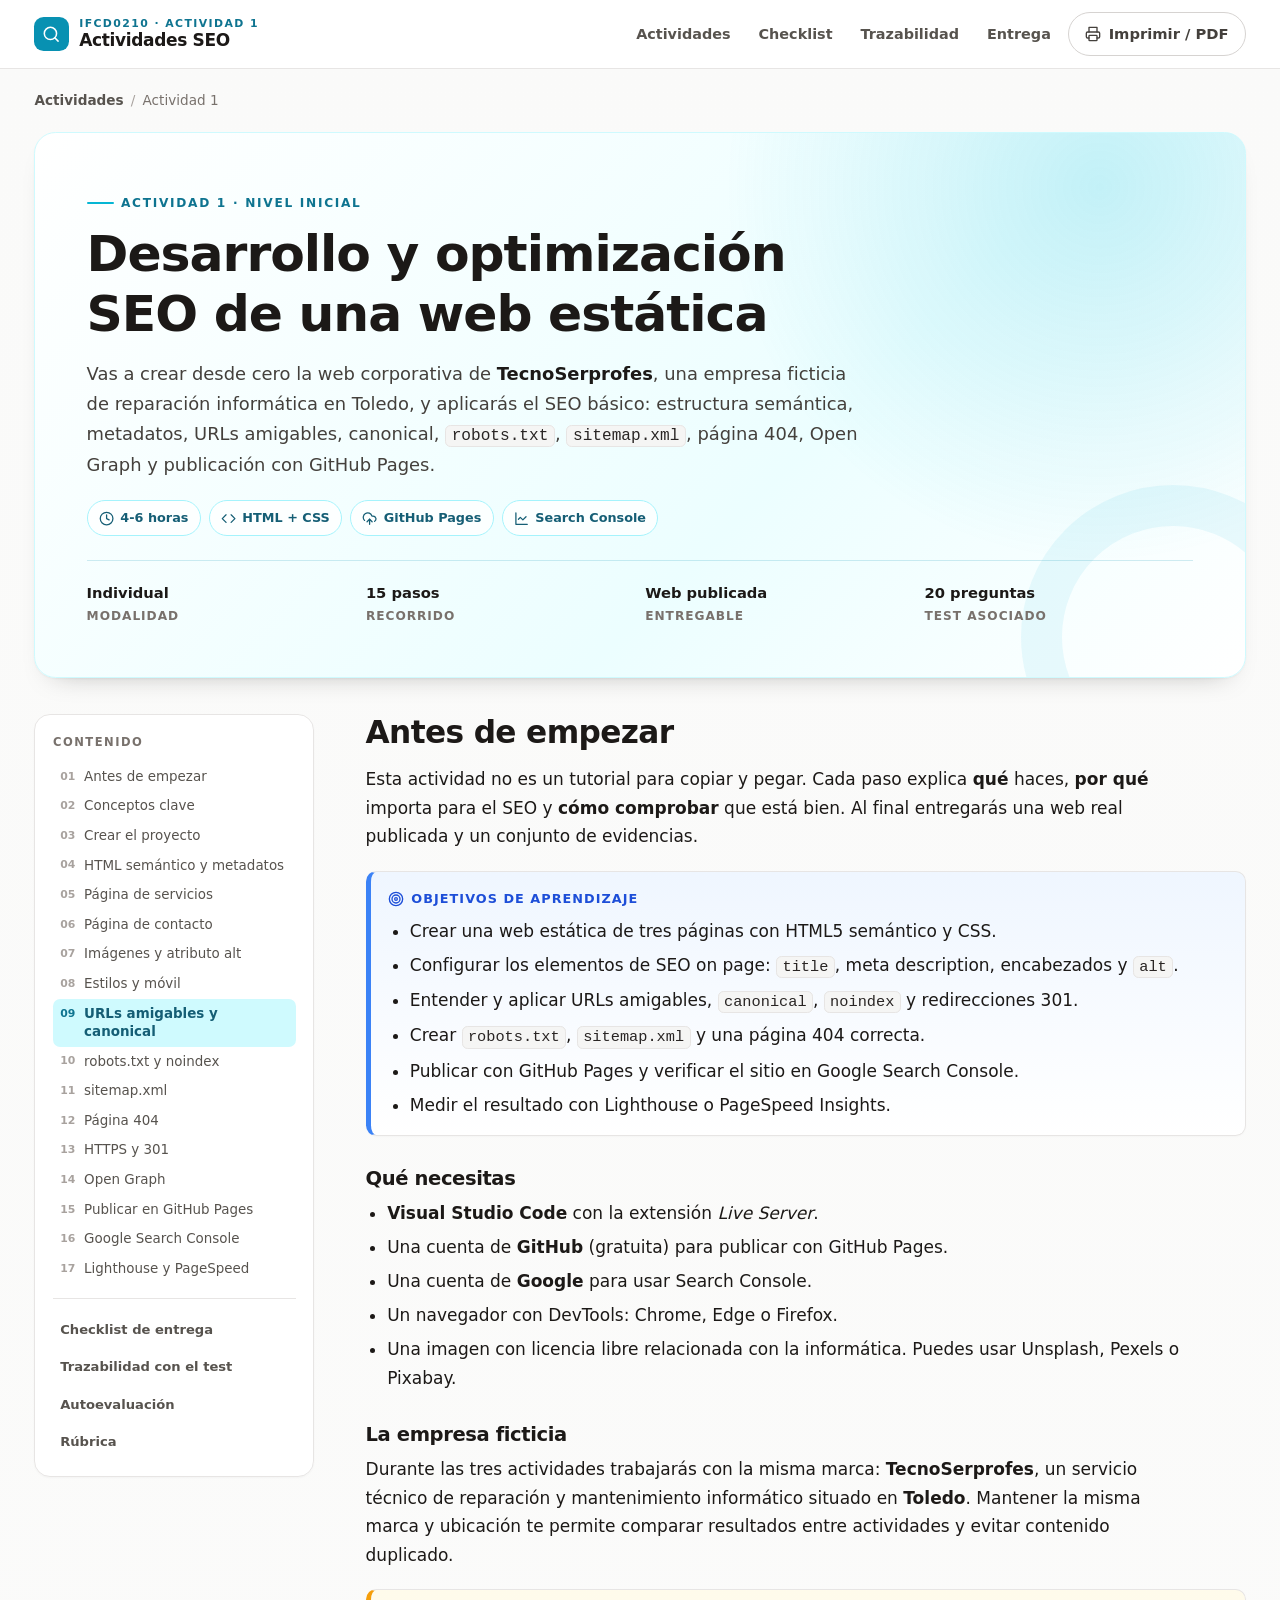
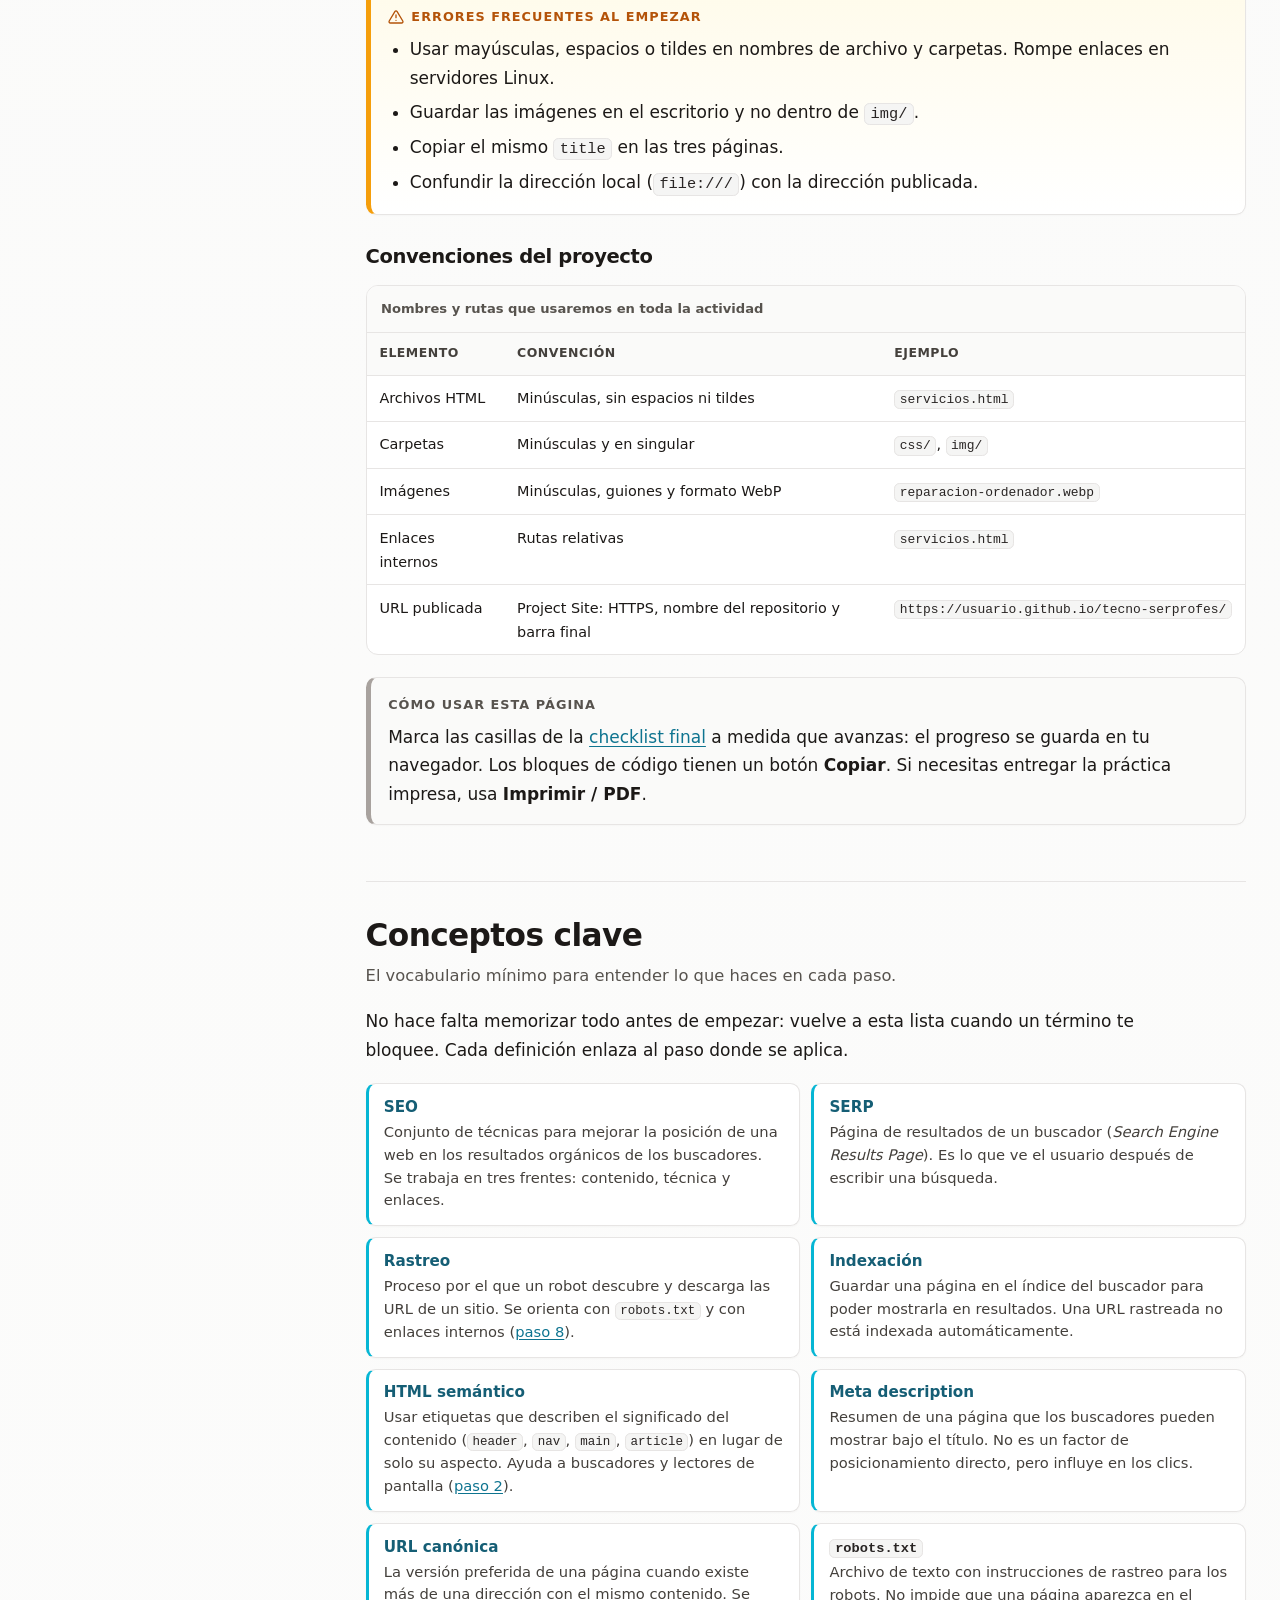
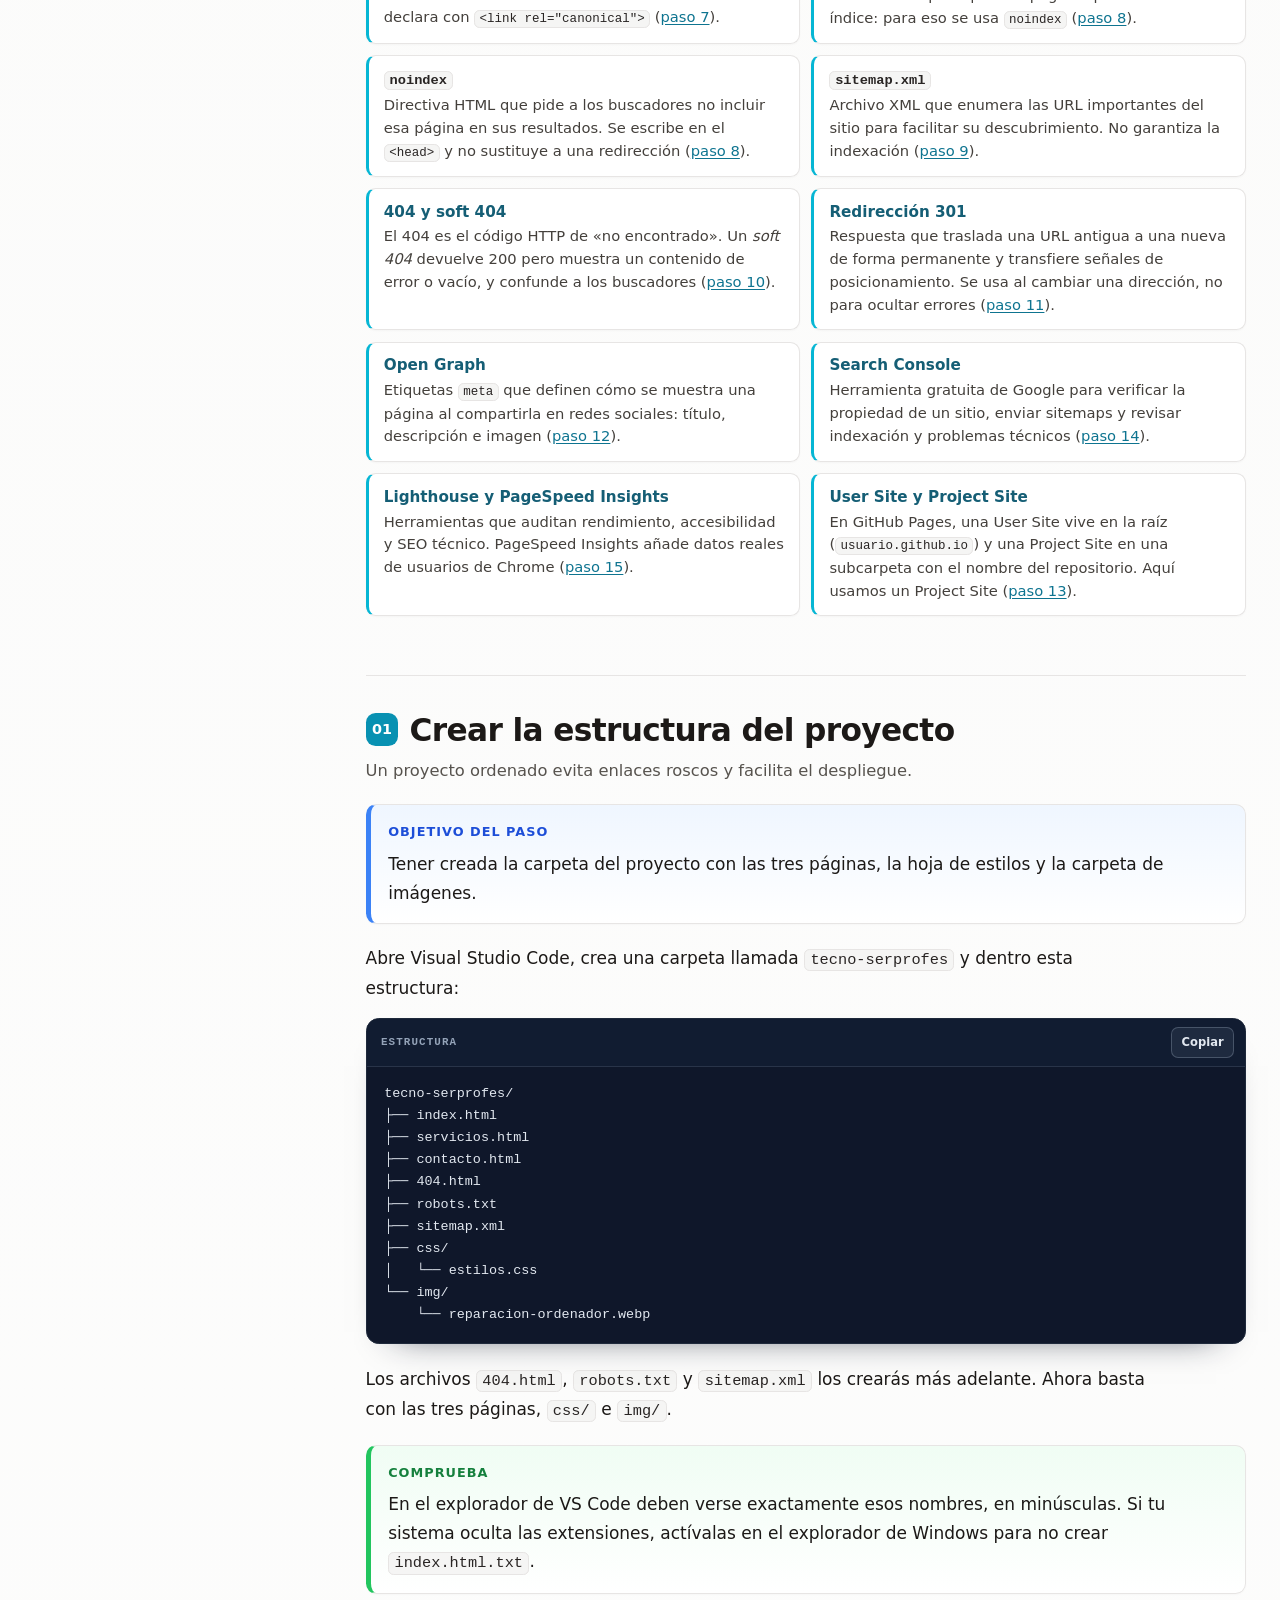
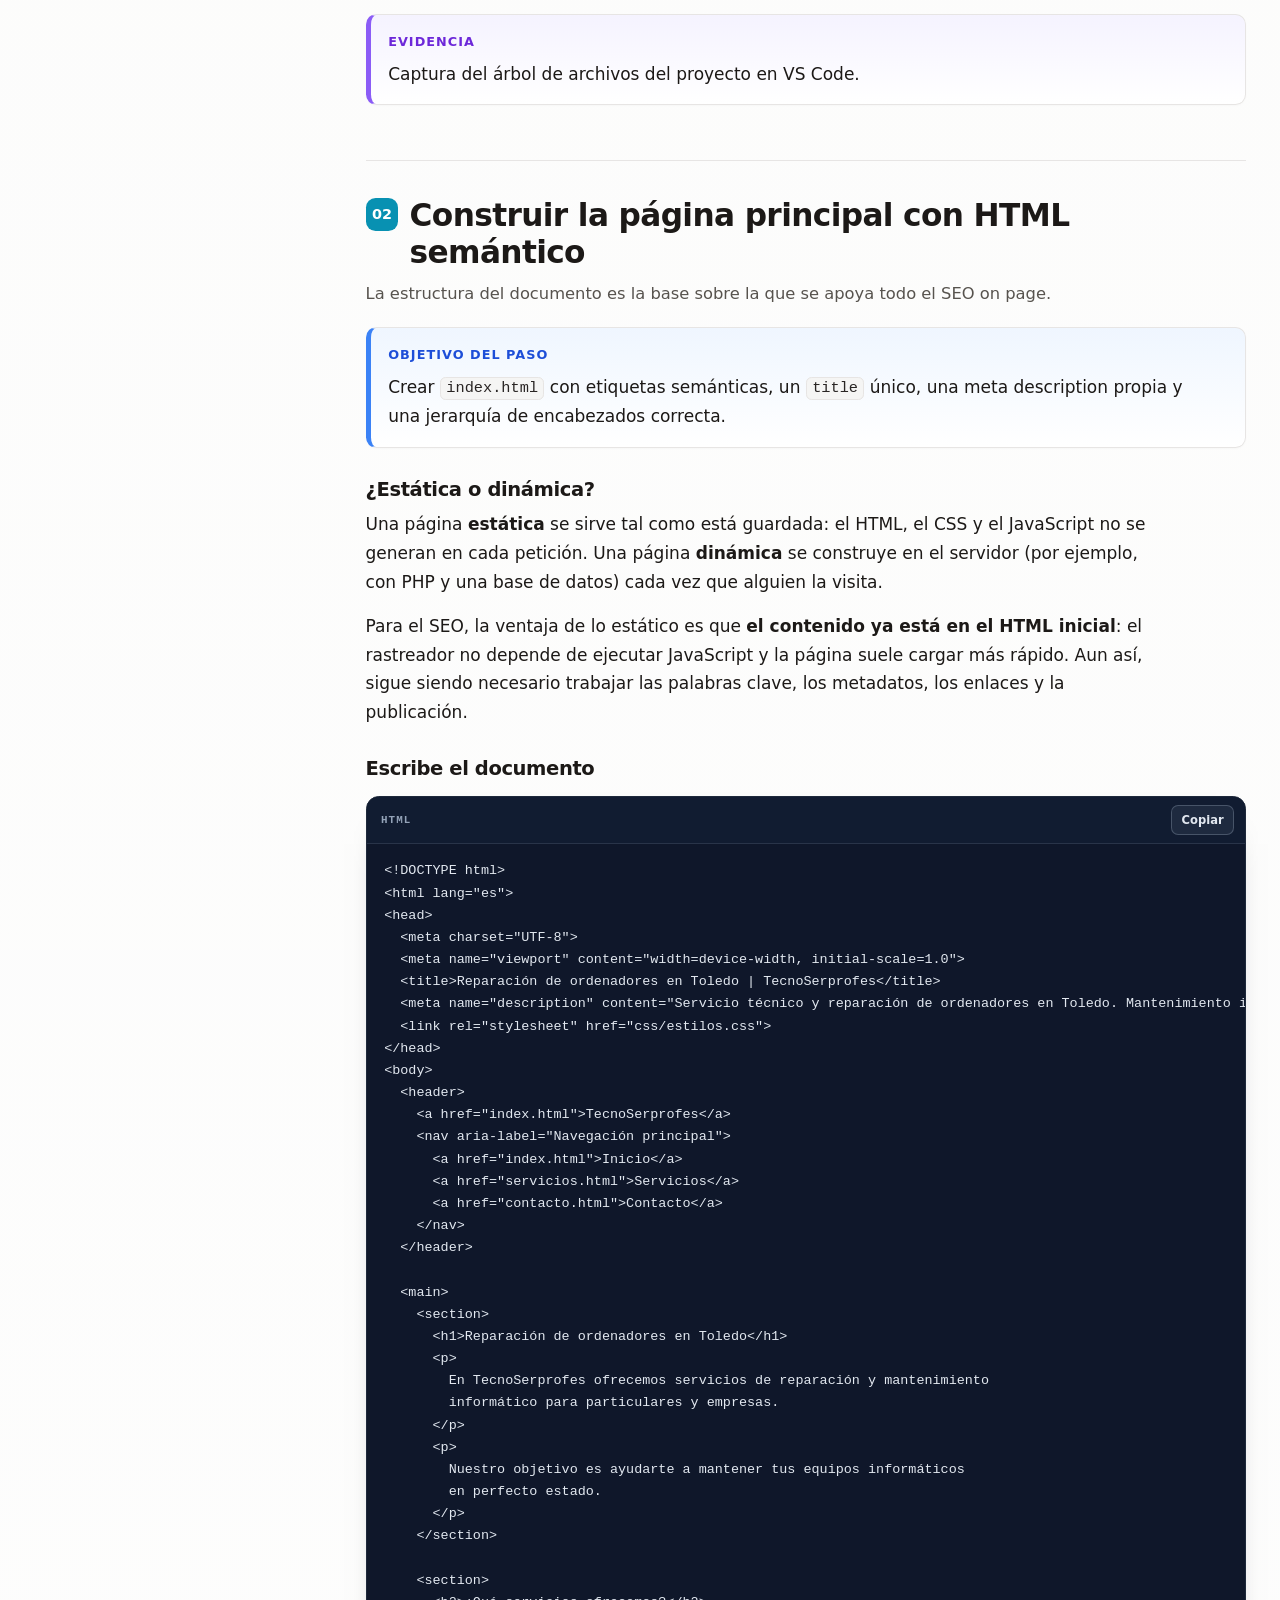
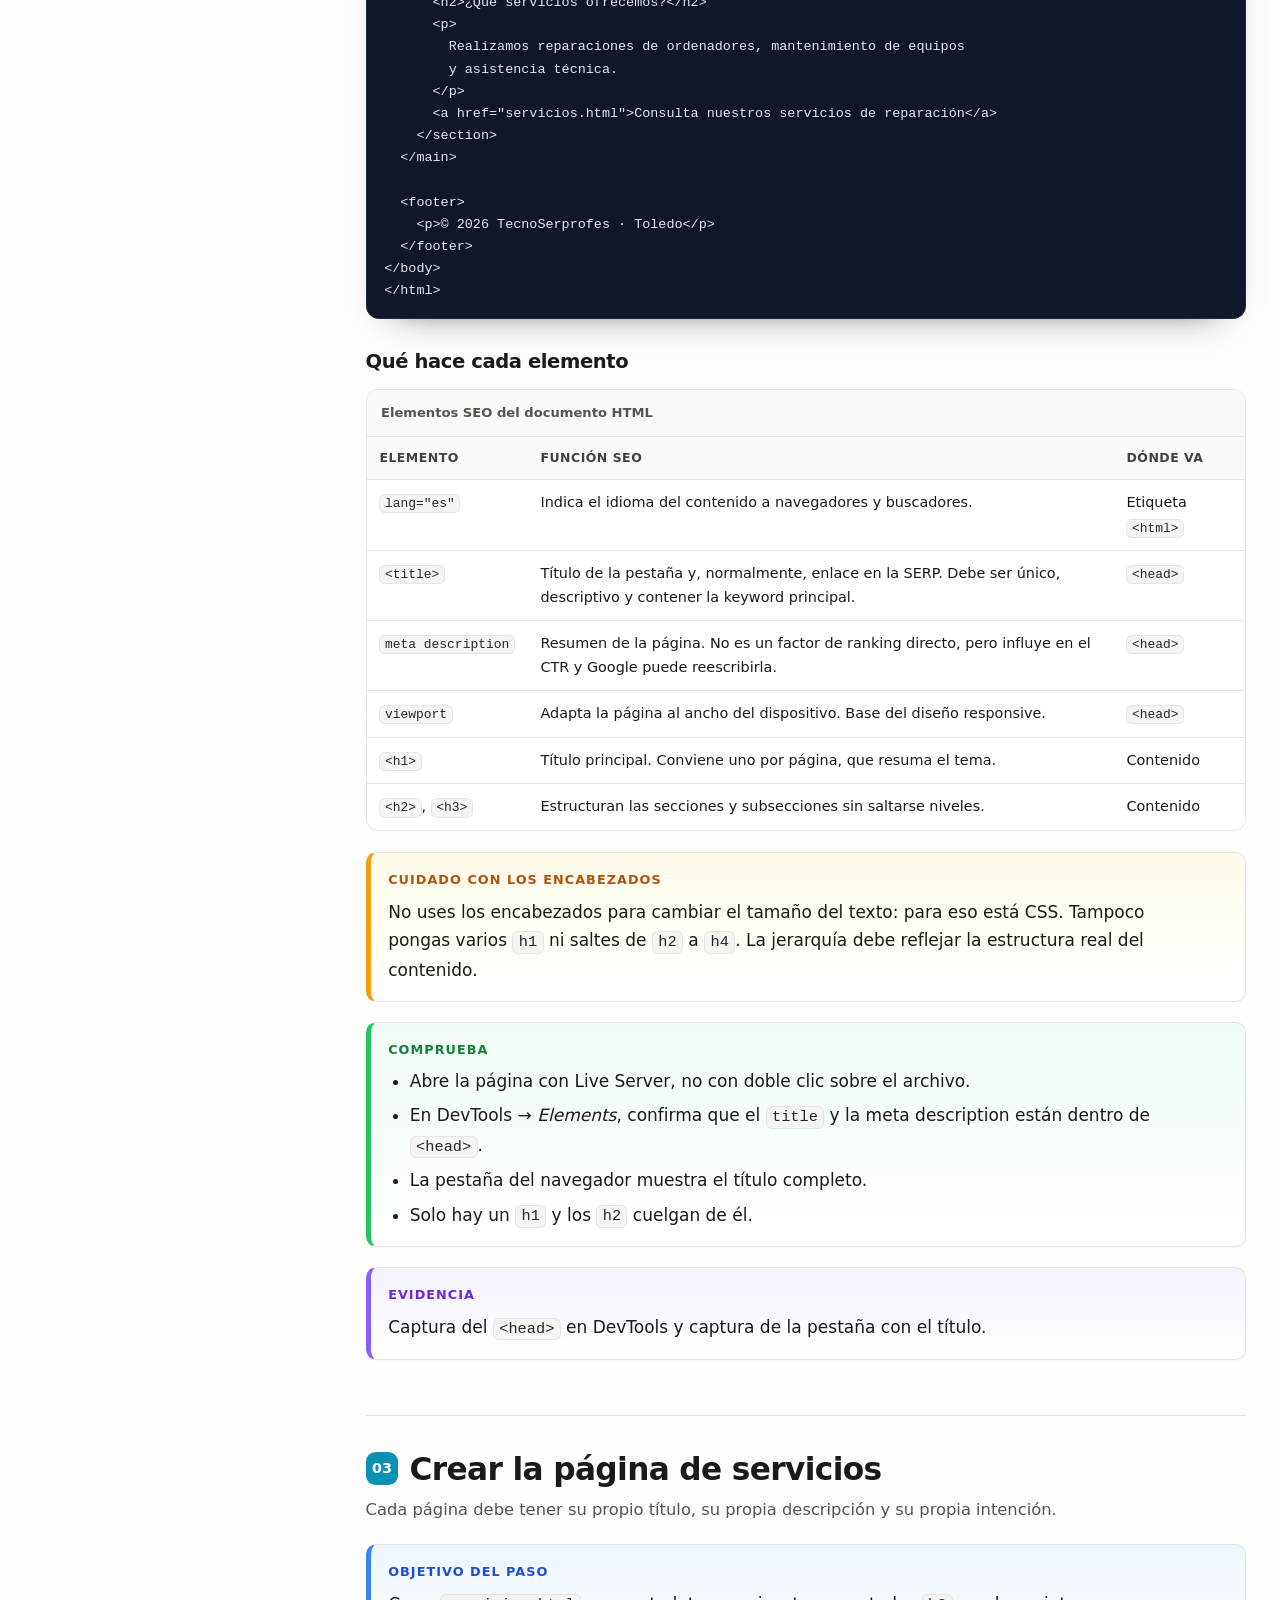
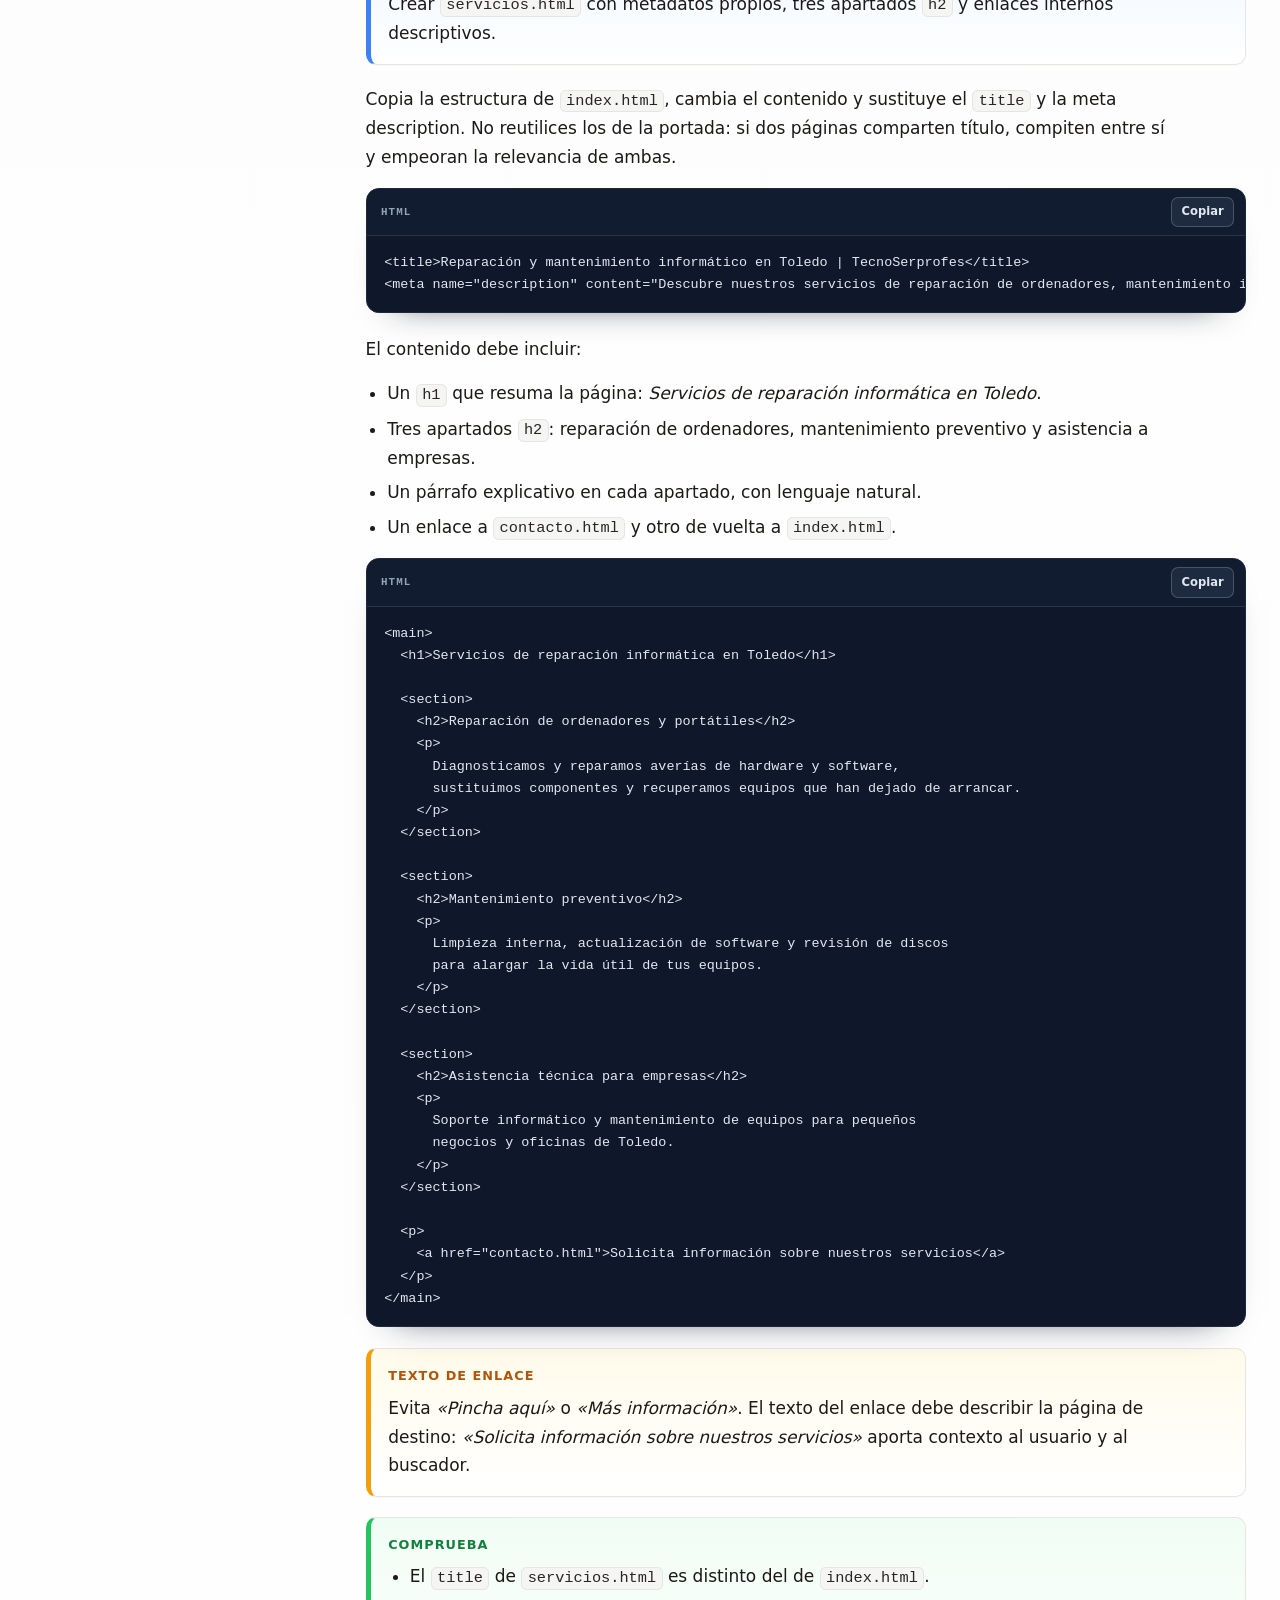
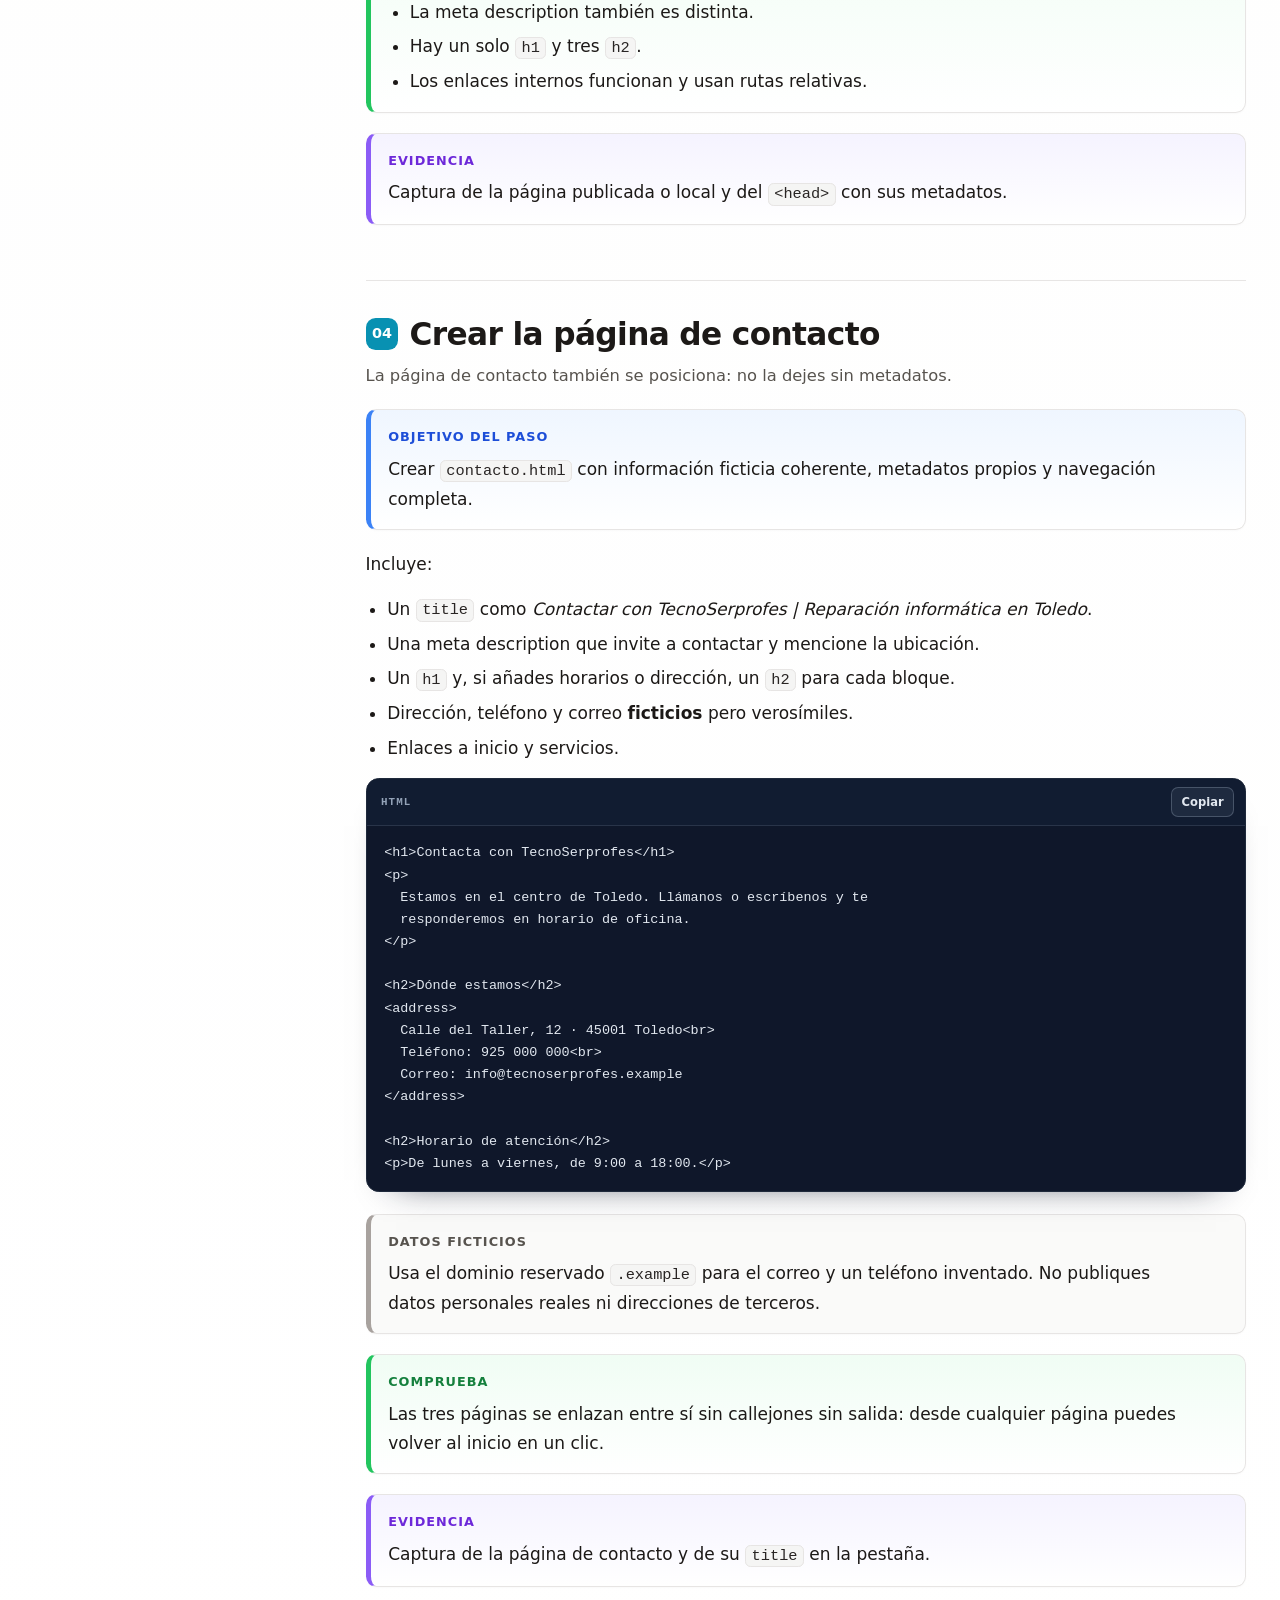
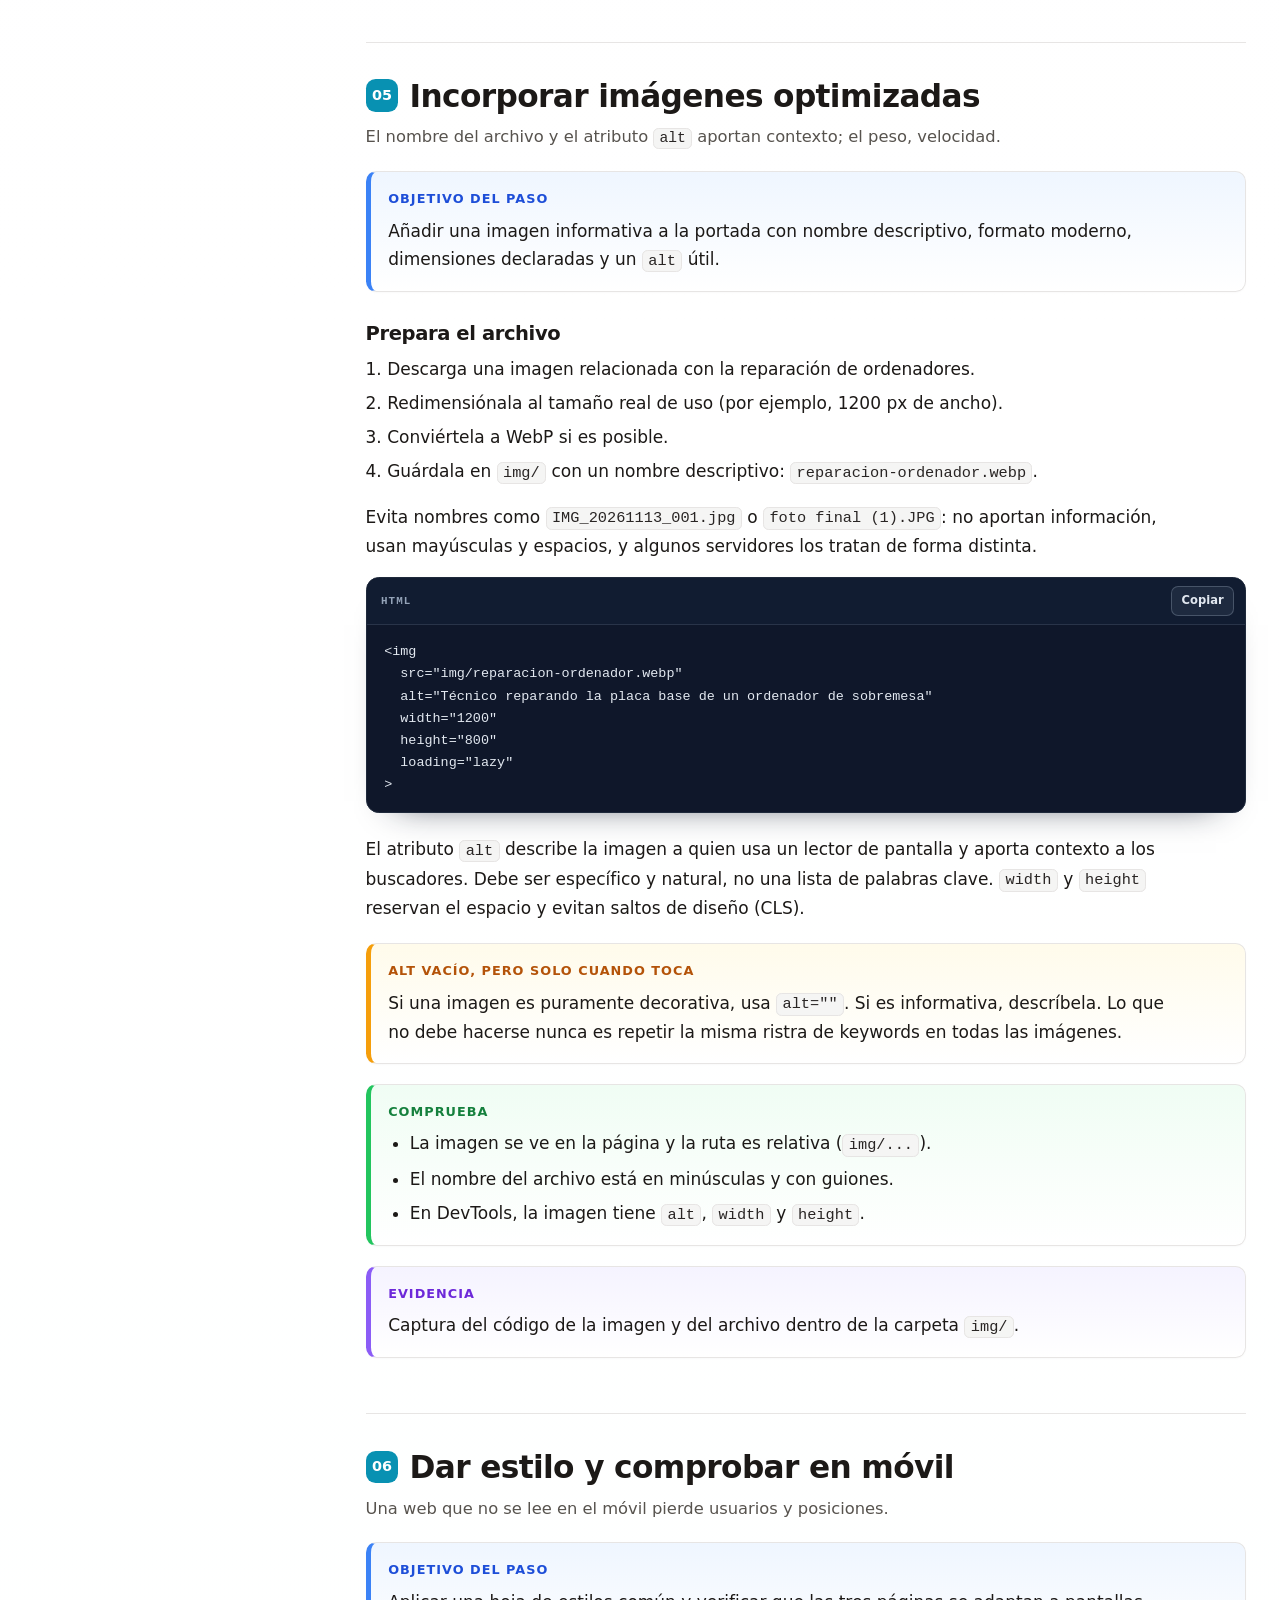
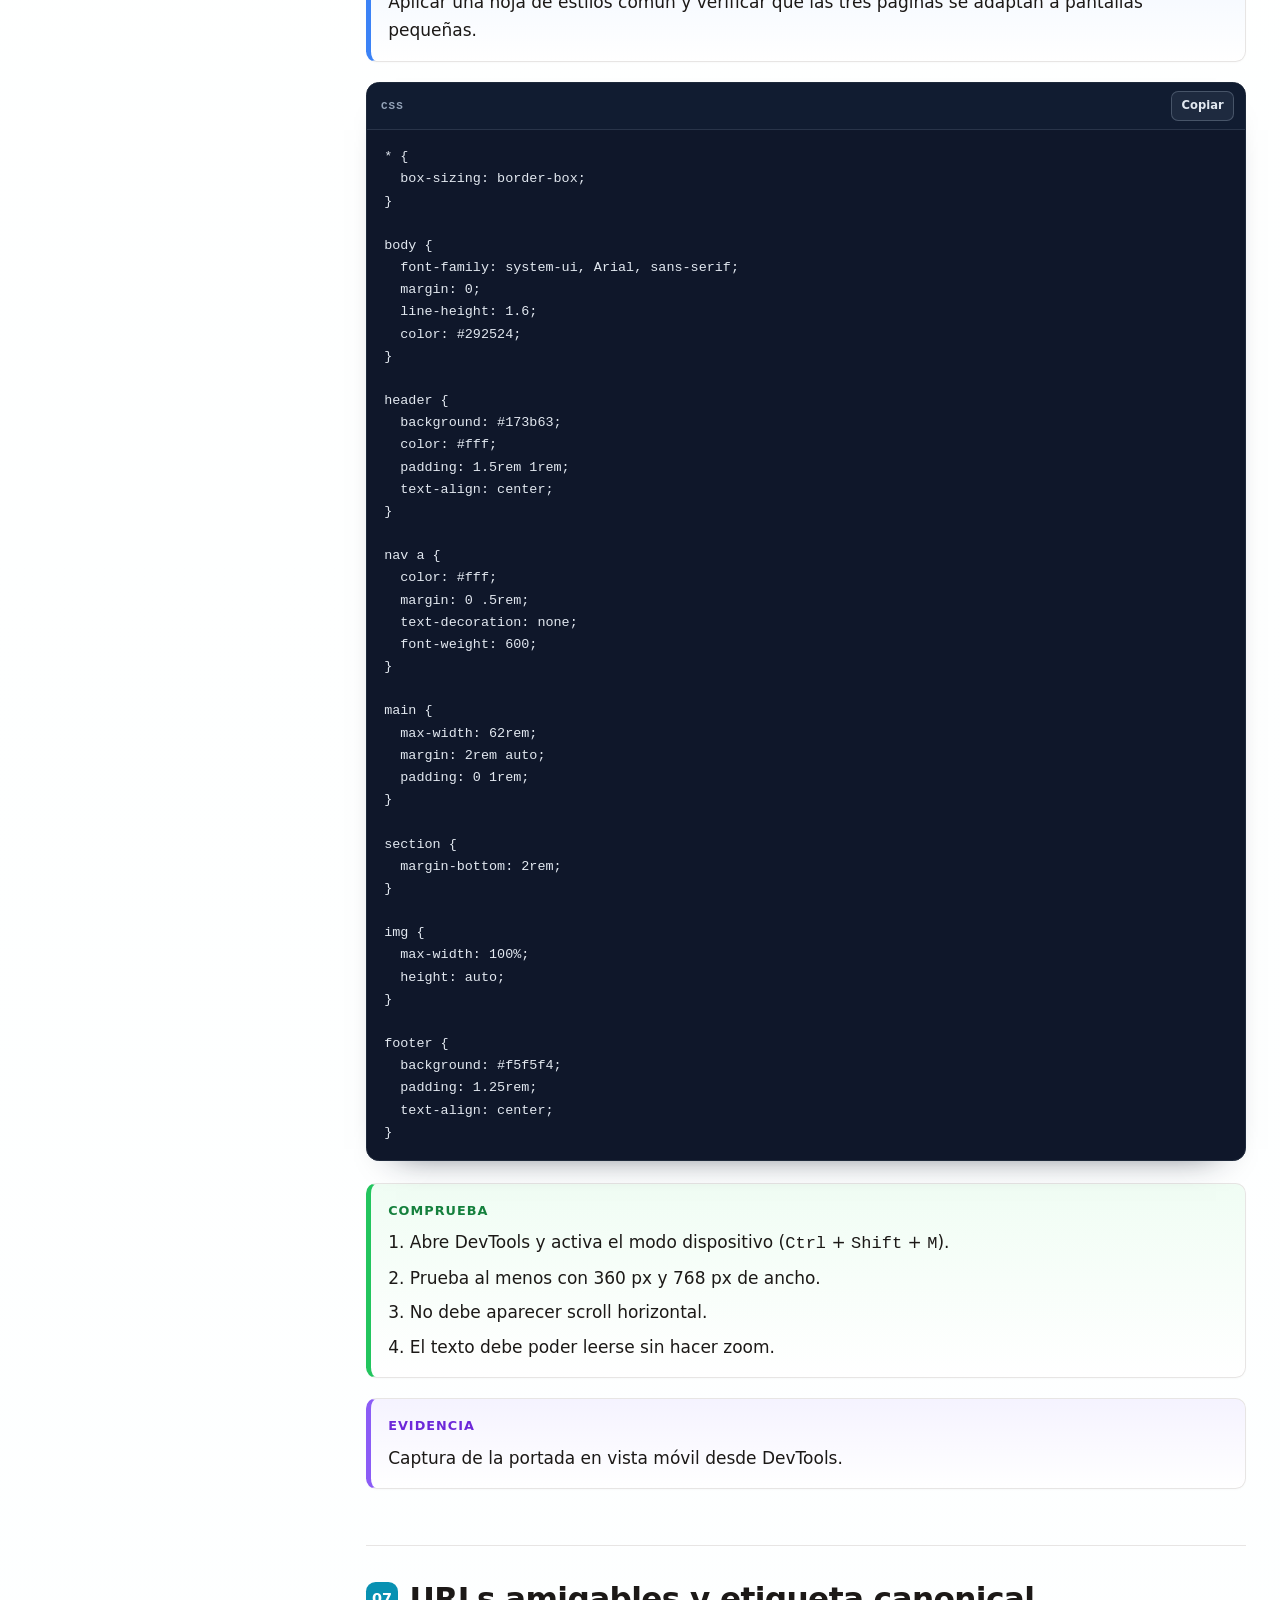
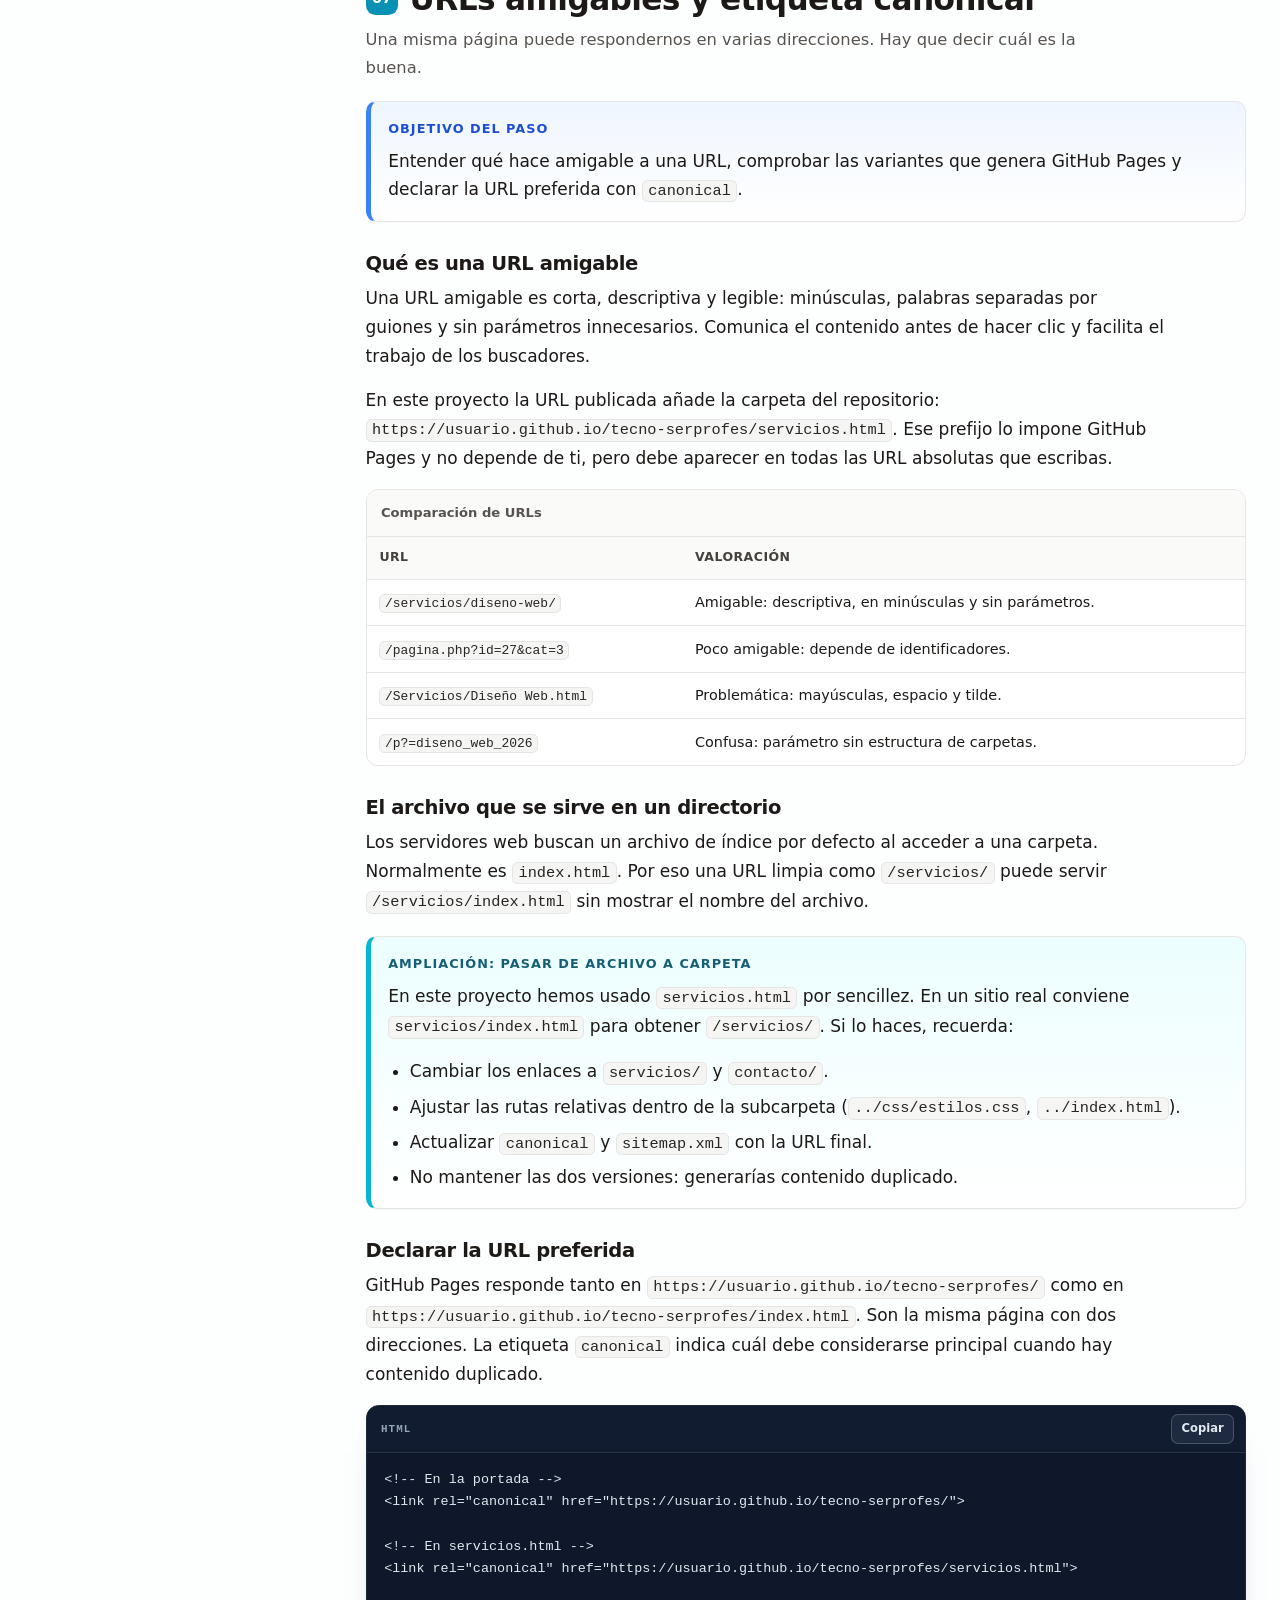
==== commit 4e9e76e7: "Corrige la URL base de las actividades y anade glosarios Las actividades 1 y 2 usan ahora el Project" ====
--- a/actividad-1-seo-basico/index.html
+++ b/actividad-1-seo-basico/index.html
@@ -110,6 +110,7 @@
           <p class="indice-titulo">Contenido</p>
           <ol>
             <li><a href="#antes">Antes de empezar</a></li>
+            <li><a href="#conceptos">Conceptos clave</a></li>
             <li><a href="#paso-1">Crear el proyecto</a></li>
             <li><a href="#paso-2">HTML semántico y metadatos</a></li>
             <li><a href="#paso-3">Página de servicios</a></li>
@@ -203,7 +204,7 @@
                   <tr><td>Carpetas</td><td>Minúsculas y en singular</td><td><code>css/</code>, <code>img/</code></td></tr>
                   <tr><td>Imágenes</td><td>Minúsculas, guiones y formato WebP</td><td><code>reparacion-ordenador.webp</code></td></tr>
                   <tr><td>Enlaces internos</td><td>Rutas relativas</td><td><code>servicios.html</code></td></tr>
-                  <tr><td>URL publicada</td><td>Siempre con HTTPS y barra final en la raíz</td><td><code>https://usuario.github.io/</code></td></tr>
+                  <tr><td>URL publicada</td><td>Project Site: HTTPS, nombre del repositorio y barra final</td><td><code>https://usuario.github.io/tecno-serprofes/</code></td></tr>
                 </tbody>
               </table>
             </div>
@@ -216,6 +217,82 @@
                 entregar la práctica impresa, usa <strong>Imprimir / PDF</strong>.
               </p>
             </div>
+          </section>
+
+          <section id="conceptos">
+            <h2>Conceptos clave</h2>
+            <p class="subtitulo">El vocabulario mínimo para entender lo que haces en cada paso.</p>
+            <p>
+              No hace falta memorizar todo antes de empezar: vuelve a esta lista cuando un término te bloquee. Cada
+              definición enlaza al paso donde se aplica.
+            </p>
+
+            <dl class="glosario">
+              <div class="glosario-item">
+                <dt>SEO</dt>
+                <dd>Conjunto de técnicas para mejorar la posición de una web en los resultados orgánicos de los buscadores. Se trabaja en tres frentes: contenido, técnica y enlaces.</dd>
+              </div>
+              <div class="glosario-item">
+                <dt>SERP</dt>
+                <dd>Página de resultados de un buscador (<em>Search Engine Results Page</em>). Es lo que ve el usuario después de escribir una búsqueda.</dd>
+              </div>
+              <div class="glosario-item">
+                <dt>Rastreo</dt>
+                <dd>Proceso por el que un robot descubre y descarga las URL de un sitio. Se orienta con <code>robots.txt</code> y con enlaces internos (<a href="#paso-8">paso 8</a>).</dd>
+              </div>
+              <div class="glosario-item">
+                <dt>Indexación</dt>
+                <dd>Guardar una página en el índice del buscador para poder mostrarla en resultados. Una URL rastreada no está indexada automáticamente.</dd>
+              </div>
+              <div class="glosario-item">
+                <dt>HTML semántico</dt>
+                <dd>Usar etiquetas que describen el significado del contenido (<code>header</code>, <code>nav</code>, <code>main</code>, <code>article</code>) en lugar de solo su aspecto. Ayuda a buscadores y lectores de pantalla (<a href="#paso-2">paso 2</a>).</dd>
+              </div>
+              <div class="glosario-item">
+                <dt>Meta description</dt>
+                <dd>Resumen de una página que los buscadores pueden mostrar bajo el título. No es un factor de posicionamiento directo, pero influye en los clics.</dd>
+              </div>
+              <div class="glosario-item">
+                <dt>URL canónica</dt>
+                <dd>La versión preferida de una página cuando existe más de una dirección con el mismo contenido. Se declara con <code>&lt;link rel="canonical"&gt;</code> (<a href="#paso-7">paso 7</a>).</dd>
+              </div>
+              <div class="glosario-item">
+                <dt><code>robots.txt</code></dt>
+                <dd>Archivo de texto con instrucciones de rastreo para los robots. No impide que una página aparezca en el índice: para eso se usa <code>noindex</code> (<a href="#paso-8">paso 8</a>).</dd>
+              </div>
+              <div class="glosario-item">
+                <dt><code>noindex</code></dt>
+                <dd>Directiva HTML que pide a los buscadores no incluir esa página en sus resultados. Se escribe en el <code>&lt;head&gt;</code> y no sustituye a una redirección (<a href="#paso-8">paso 8</a>).</dd>
+              </div>
+              <div class="glosario-item">
+                <dt><code>sitemap.xml</code></dt>
+                <dd>Archivo XML que enumera las URL importantes del sitio para facilitar su descubrimiento. No garantiza la indexación (<a href="#paso-9">paso 9</a>).</dd>
+              </div>
+              <div class="glosario-item">
+                <dt>404 y soft 404</dt>
+                <dd>El 404 es el código HTTP de «no encontrado». Un <em>soft 404</em> devuelve 200 pero muestra un contenido de error o vacío, y confunde a los buscadores (<a href="#paso-10">paso 10</a>).</dd>
+              </div>
+              <div class="glosario-item">
+                <dt>Redirección 301</dt>
+                <dd>Respuesta que traslada una URL antigua a una nueva de forma permanente y transfiere señales de posicionamiento. Se usa al cambiar una dirección, no para ocultar errores (<a href="#paso-11">paso 11</a>).</dd>
+              </div>
+              <div class="glosario-item">
+                <dt>Open Graph</dt>
+                <dd>Etiquetas <code>meta</code> que definen cómo se muestra una página al compartirla en redes sociales: título, descripción e imagen (<a href="#paso-12">paso 12</a>).</dd>
+              </div>
+              <div class="glosario-item">
+                <dt>Search Console</dt>
+                <dd>Herramienta gratuita de Google para verificar la propiedad de un sitio, enviar sitemaps y revisar indexación y problemas técnicos (<a href="#paso-14">paso 14</a>).</dd>
+              </div>
+              <div class="glosario-item">
+                <dt>Lighthouse y PageSpeed Insights</dt>
+                <dd>Herramientas que auditan rendimiento, accesibilidad y SEO técnico. PageSpeed Insights añade datos reales de usuarios de Chrome (<a href="#paso-15">paso 15</a>).</dd>
+              </div>
+              <div class="glosario-item">
+                <dt>User Site y Project Site</dt>
+                <dd>En GitHub Pages, una User Site vive en la raíz (<code>usuario.github.io</code>) y una Project Site en una subcarpeta con el nombre del repositorio. Aquí usamos un Project Site (<a href="#paso-13">paso 13</a>).</dd>
+              </div>
+            </dl>
           </section>
 
           <section class="paso" id="paso-1">
@@ -669,6 +746,12 @@
               parámetros innecesarios. Comunica el contenido antes de hacer clic y facilita el trabajo de los buscadores.
             </p>
 
+            <p>
+              En este proyecto la URL publicada añade la carpeta del repositorio:
+              <code>https://usuario.github.io/tecno-serprofes/servicios.html</code>. Ese prefijo lo impone GitHub Pages
+              y no depende de ti, pero debe aparecer en todas las URL absolutas que escribas.
+            </p>
+
             <div class="tabla">
               <table>
                 <caption>Comparación de URLs</caption>
@@ -707,20 +790,20 @@
 
             <h3>Declarar la URL preferida</h3>
             <p>
-              GitHub Pages responde tanto en <code>https://usuario.github.io/</code> como en
-              <code>https://usuario.github.io/index.html</code>. Son la misma página con dos direcciones. La etiqueta
+              GitHub Pages responde tanto en <code>https://usuario.github.io/tecno-serprofes/</code> como en
+              <code>https://usuario.github.io/tecno-serprofes/index.html</code>. Son la misma página con dos direcciones. La etiqueta
               <code>canonical</code> indica cuál debe considerarse principal cuando hay contenido duplicado.
             </p>
 
             <div class="codigo" data-lenguaje="HTML">
 <pre><code>&lt;!-- En la portada --&gt;
-&lt;link rel="canonical" href="https://usuario.github.io/"&gt;
+&lt;link rel="canonical" href="https://usuario.github.io/tecno-serprofes/"&gt;
 
 &lt;!-- En servicios.html --&gt;
-&lt;link rel="canonical" href="https://usuario.github.io/servicios.html"&gt;
+&lt;link rel="canonical" href="https://usuario.github.io/tecno-serprofes/servicios.html"&gt;
 
 &lt;!-- En contacto.html --&gt;
-&lt;link rel="canonical" href="https://usuario.github.io/contacto.html"&gt;</code></pre>
+&lt;link rel="canonical" href="https://usuario.github.io/tecno-serprofes/contacto.html"&gt;</code></pre>
             </div>
 
             <ul>
@@ -743,7 +826,7 @@
               <p class="caja-titulo">Comprueba</p>
               <ul>
                 <li>Las tres páginas tienen un <code>canonical</code> distinto y absoluto.</li>
-                <li>Abre <code>https://usuario.github.io/index.html</code>: debe seguir funcionando, pero el canonical apunta a la raíz.</li>
+                <li>Abre <code>https://usuario.github.io/tecno-serprofes/index.html</code>: debe seguir funcionando, pero el canonical apunta a la versión sin <code>index.html</code>.</li>
                 <li>En DevTools → <em>Elements</em>, el canonical está dentro de <code>&lt;head&gt;</code>.</li>
               </ul>
             </div>
@@ -769,7 +852,22 @@
 <pre><code>User-agent: *
 Allow: /
 
-Sitemap: https://usuario.github.io/sitemap.xml</code></pre>
+Sitemap: https://usuario.github.io/tecno-serprofes/sitemap.xml</code></pre>
+            </div>
+
+            <div class="caja caja-nota">
+              <p class="caja-titulo">Un robots.txt en un Project Site</p>
+              <p>
+                GitHub Pages publica el archivo en <code>https://usuario.github.io/tecno-serprofes/robots.txt</code>,
+                pero Google solo lee el <code>robots.txt</code> de la <strong>raíz del host</strong>
+                (<code>https://usuario.github.io/robots.txt</code>). En un Project Site este archivo no controla el
+                rastreo de Google: sirve para aprender el formato y para otros rastreadores que sí lo lean en la
+                subcarpeta.
+              </p>
+              <p>
+                Si en este escenario necesitas sacar una página del índice, usa <code>noindex</code> en su HTML. El
+                <code>robots.txt</code> de la raíz solo está a tu alcance con una User Site.
+              </p>
             </div>
 
             <div class="tabla">
@@ -793,7 +891,7 @@
 Disallow: /borradores/
 Disallow: /admin/
 
-Sitemap: https://usuario.github.io/sitemap.xml</code></pre>
+Sitemap: https://usuario.github.io/tecno-serprofes/sitemap.xml</code></pre>
             </div>
 
             <div class="caja caja-cuidado">
@@ -818,7 +916,7 @@
                   <tr><th>Aspecto</th><th><code>noindex</code></th><th><code>robots.txt</code></th></tr>
                 </thead>
                 <tbody>
-                  <tr><td>Dónde se declara</td><td>En el <code>&lt;head&gt;</code> de la página</td><td>En un archivo de la raíz</td></tr>
+                  <tr><td>Dónde se declara</td><td>En el <code>&lt;head&gt;</code> de la página</td><td>En un archivo de la raíz del host</td></tr>
                   <tr><td>Qué controla</td><td>La indexación</td><td>El rastreo</td></tr>
                   <tr><td>Efecto sobre la URL</td><td>Puede seguir apareciendo si está enlazada, pero sin contenido indexado</td><td>El bot no visita la ruta</td></tr>
                   <tr><td>Uso típico</td><td>Páginas de agradecimiento, filtros, contenido duplicado</td><td>Áreas privadas, carpetas de desarrollo</td></tr>
@@ -829,7 +927,7 @@
             <div class="caja caja-comprueba">
               <p class="caja-titulo">Comprueba</p>
               <ul>
-                <li><code>https://usuario.github.io/robots.txt</code> muestra el contenido en texto plano.</li>
+                <li><code>https://usuario.github.io/tecno-serprofes/robots.txt</code> muestra el contenido en texto plano.</li>
                 <li>No hay líneas vacías entre directivas del mismo grupo.</li>
                 <li>La URL del <code>Sitemap</code> es absoluta y con <code>https</code>.</li>
               </ul>
@@ -854,15 +952,15 @@
 <pre><code>&lt;?xml version="1.0" encoding="UTF-8"?&gt;
 &lt;urlset xmlns="http://www.sitemaps.org/schemas/sitemap/0.9"&gt;
   &lt;url&gt;
-    &lt;loc&gt;https://usuario.github.io/&lt;/loc&gt;
+    &lt;loc&gt;https://usuario.github.io/tecno-serprofes/&lt;/loc&gt;
     &lt;lastmod&gt;2026-11-13&lt;/lastmod&gt;
   &lt;/url&gt;
   &lt;url&gt;
-    &lt;loc&gt;https://usuario.github.io/servicios.html&lt;/loc&gt;
+    &lt;loc&gt;https://usuario.github.io/tecno-serprofes/servicios.html&lt;/loc&gt;
     &lt;lastmod&gt;2026-11-13&lt;/lastmod&gt;
   &lt;/url&gt;
   &lt;url&gt;
-    &lt;loc&gt;https://usuario.github.io/contacto.html&lt;/loc&gt;
+    &lt;loc&gt;https://usuario.github.io/tecno-serprofes/contacto.html&lt;/loc&gt;
     &lt;lastmod&gt;2026-11-13&lt;/lastmod&gt;
   &lt;/url&gt;
 &lt;/urlset&gt;</code></pre>
@@ -888,7 +986,7 @@
             <div class="caja caja-comprueba">
               <p class="caja-titulo">Comprueba</p>
               <ol>
-                <li>Abre <code>https://usuario.github.io/sitemap.xml</code> y revisa que el navegador no muestra errores de XML.</li>
+                <li>Abre <code>https://usuario.github.io/tecno-serprofes/sitemap.xml</code> y revisa que el navegador no muestra errores de XML.</li>
                 <li>Comprueba que cada <code>&lt;loc&gt;</code> responde con un 200.</li>
                 <li>Valida el archivo con el validador de sitemaps o con Search Console.</li>
               </ol>
@@ -942,7 +1040,7 @@
             <div class="caja caja-comprueba">
               <p class="caja-titulo">Comprueba</p>
               <ol>
-                <li>Abre una URL inexistente, por ejemplo <code>https://usuario.github.io/no-existe</code>.</li>
+                <li>Abre una URL inexistente, por ejemplo <code>https://usuario.github.io/tecno-serprofes/no-existe</code>.</li>
                 <li>En DevTools → <em>Network</em>, el documento debe mostrar <strong>404</strong>.</li>
                 <li>La página se ve con el diseño del sitio y tiene enlaces útiles.</li>
               </ol>
@@ -1018,7 +1116,7 @@
             <div class="caja caja-comprueba">
               <p class="caja-titulo">Comprueba</p>
               <ul>
-                <li><code>http://usuario.github.io/</code> termina en <code>https://</code>.</li>
+                <li><code>http://usuario.github.io/tecno-serprofes/</code> termina en <code>https://</code>.</li>
                 <li>El candado aparece en la barra del navegador.</li>
                 <li>Sabes explicar la diferencia entre 301, 302 y 404 con un ejemplo propio.</li>
               </ul>
@@ -1047,8 +1145,8 @@
 <pre><code>&lt;meta property="og:title" content="Reparación de ordenadores en Toledo | TecnoSerprofes"&gt;
 &lt;meta property="og:description" content="Servicio técnico y mantenimiento informático para particulares y empresas en Toledo."&gt;
 &lt;meta property="og:type" content="website"&gt;
-&lt;meta property="og:url" content="https://usuario.github.io/"&gt;
-&lt;meta property="og:image" content="https://usuario.github.io/img/reparacion-ordenador.webp"&gt;
+&lt;meta property="og:url" content="https://usuario.github.io/tecno-serprofes/"&gt;
+&lt;meta property="og:image" content="https://usuario.github.io/tecno-serprofes/img/reparacion-ordenador.webp"&gt;
 &lt;meta property="og:locale" content="es_ES"&gt;</code></pre>
             </div>
 
@@ -1092,7 +1190,7 @@
 
             <ol>
               <li>Entra en GitHub y pulsa <em>New repository</em>.</li>
-              <li>Llama al repositorio <code>usuario.github.io</code>, sustituyendo <code>usuario</code> por tu nombre de GitHub.</li>
+              <li>Llama al repositorio <code>tecno-serprofes</code>, igual que la carpeta del proyecto.</li>
               <li>Marca el repositorio como <strong>Public</strong> y créalo.</li>
               <li>Sube <code>index.html</code>, <code>servicios.html</code>, <code>contacto.html</code>, <code>404.html</code>, <code>robots.txt</code>, <code>sitemap.xml</code> y las carpetas <code>css/</code> e <code>img/</code>.</li>
               <li>Ve a <em>Settings</em> → <em>Pages</em>.</li>
@@ -1101,9 +1199,33 @@
             </ol>
 
             <p>
-              Al llamar al repositorio <code>usuario.github.io</code> obtienes una <em>User Site</em> publicada
-              directamente en <code>https://usuario.github.io/</code>, sin subcarpeta.
-            </p>
+              Al publicar un repositorio normal, GitHub Pages crea un <strong>Project Site</strong>: la web queda en
+              <code>https://usuario.github.io/tecno-serprofes/</code>, con el nombre del repositorio como subcarpeta.
+              Esa subcarpeta forma parte de la URL y debe aparecer en todos los enlaces absolutos, en el
+              <code>canonical</code>, en <code>sitemap.xml</code>, en Open Graph y en los datos estructurados.
+            </p>
+
+            <div class="tabla">
+              <table>
+                <caption>User Site frente a Project Site</caption>
+                <thead>
+                  <tr><th>Tipo</th><th>Nombre del repositorio</th><th>URL publicada</th></tr>
+                </thead>
+                <tbody>
+                  <tr><td>User Site</td><td><code>usuario.github.io</code></td><td><code>https://usuario.github.io/</code></td></tr>
+                  <tr><td>Project Site</td><td>Cualquier otro nombre, como <code>tecno-serprofes</code></td><td><code>https://usuario.github.io/tecno-serprofes/</code></td></tr>
+                </tbody>
+              </table>
+            </div>
+
+            <div class="caja caja-nota">
+              <p class="caja-titulo">Por qué usamos un Project Site</p>
+              <p>
+                Una cuenta solo puede tener un repositorio <code>usuario.github.io</code>, y ese repositorio publica
+                en la raíz del dominio. El Project Site permite tener varias prácticas publicadas a la vez y se
+                parece más a publicar en una subcarpeta real. El precio es que la subcarpeta viaja en todas las URL.
+              </p>
+            </div>
 
             <div class="caja caja-cuidado">
               <p class="caja-titulo">Rutas que se rompen al publicar</p>
@@ -1117,10 +1239,10 @@
             <div class="caja caja-comprueba">
               <p class="caja-titulo">Comprueba</p>
               <ul>
-                <li><code>https://usuario.github.io/</code> carga la portada.</li>
+                <li><code>https://usuario.github.io/tecno-serprofes/</code> carga la portada.</li>
                 <li>Los enlaces a servicios y contacto funcionan.</li>
                 <li>La imagen y los estilos se cargan (mira la pestaña Network: no debe haber 404).</li>
-                <li><code>/robots.txt</code> y <code>/sitemap.xml</code> se muestran.</li>
+                <li><code>https://usuario.github.io/tecno-serprofes/robots.txt</code> y <code>https://usuario.github.io/tecno-serprofes/sitemap.xml</code> se muestran.</li>
               </ul>
             </div>
 
@@ -1150,13 +1272,23 @@
             <ol>
               <li>Entra en <code>https://search.google.com/search-console/</code> con tu cuenta de Google.</li>
               <li>Pulsa <em>Añadir propiedad</em> y elige <em>Prefijo de URL</em>.</li>
-              <li>Introduce la dirección completa publicada, con <code>https://</code> y barra final: <code>https://usuario.github.io/</code>.</li>
+              <li>Introduce la dirección completa publicada, con <code>https://</code> y barra final: <code>https://usuario.github.io/tecno-serprofes/</code>.</li>
               <li>Elige el método de verificación <em>Etiqueta HTML</em>.</li>
               <li>Copia la etiqueta que te da Google y pégala dentro del <code>&lt;head&gt;</code> de <code>index.html</code>.</li>
               <li>Sube el cambio a GitHub, espera a que se publique y pulsa <em>Verificar</em>.</li>
               <li>Entra en <em>Sitemaps</em>, escribe <code>sitemap.xml</code> y pulsa <em>Enviar</em>.</li>
               <li>Usa <em>Inspección de URLs</em> con la portada y, si aún no está indexada, pulsa <em>Solicitar indexación</em>.</li>
             </ol>
+
+            <div class="caja caja-nota">
+              <p class="caja-titulo">Propiedad de prefijo de URL</p>
+              <p>
+                Como el sitio vive en una subcarpeta, la propiedad correcta es de tipo <em>Prefijo de URL</em> y debe
+                incluir <code>/tecno-serprofes/</code>. Una propiedad de dominio cubriría todas las rutas y
+                subdominios, pero exige verificar el DNS, y el DNS de <code>github.io</code> no está en tus manos. Si
+                publicaras una User Site, el prefijo sería <code>https://usuario.github.io/</code>.
+              </p>
+            </div>
 
             <div class="codigo" data-lenguaje="HTML">
 <pre><code>&lt;meta name="google-site-verification" content="CODIGO_PROPORCIONADO_POR_GOOGLE"&gt;</code></pre>
--- a/assets/estilos.css
+++ b/assets/estilos.css
@@ -0,0 +1,1835 @@
+/* ==========================================================================
+   Actividades SEO · IFCD0210
+   Hoja de estilos común para la portada y las actividades
+   ========================================================================== */
+
+:root {
+  --e50: #ecfeff;
+  --e100: #cffafe;
+  --e200: #a5f3fc;
+  --e500: #06b6d4;
+  --e600: #0891b2;
+  --e700: #0e7490;
+  --e800: #155e75;
+
+  --s50: #fafaf9;
+  --s100: #f5f5f4;
+  --s200: #e7e5e4;
+  --s300: #d6d3d1;
+  --s400: #a8a29e;
+  --s500: #78716c;
+  --s600: #57534e;
+  --s700: #44403c;
+  --s800: #292524;
+  --s900: #1c1917;
+
+  --a50: #fffbeb;
+  --a100: #fef3c7;
+  --a500: #f59e0b;
+  --a700: #b45309;
+
+  --r50: #fef2f2;
+  --r100: #fee2e2;
+  --r500: #ef4444;
+  --r700: #b91c1c;
+
+  --g50: #f0fdf4;
+  --g100: #dcfce7;
+  --g500: #22c55e;
+  --g700: #15803d;
+
+  --b50: #eff6ff;
+  --b100: #dbeafe;
+  --b500: #3b82f6;
+  --b700: #1d4ed8;
+
+  --v50: #f5f3ff;
+  --v100: #ede9fe;
+  --v500: #8b5cf6;
+  --v700: #6d28d9;
+
+  --fuente: ui-sans-serif, system-ui, -apple-system, BlinkMacSystemFont, "Segoe UI", Roboto, "Helvetica Neue", Arial, sans-serif;
+  --mono: ui-monospace, SFMono-Regular, Menlo, Monaco, Consolas, "Liberation Mono", "Courier New", monospace;
+
+  --sombra: 0 1px 2px rgba(0, 0, 0, .04), 0 14px 28px -20px rgba(28, 25, 23, .35);
+  --radio: 1rem;
+  --radio-pequeno: .65rem;
+  --ancho: 78rem;
+  --ancho-texto: 74ch;
+}
+
+*,
+*::before,
+*::after {
+  box-sizing: border-box;
+}
+
+html {
+  scroll-behavior: smooth;
+  scroll-padding-top: 6.5rem;
+}
+
+body {
+  margin: 0;
+  font-family: var(--fuente);
+  font-size: 1.0625rem;
+  line-height: 1.68;
+  color: var(--s900);
+  background:
+    linear-gradient(180deg, var(--s50) 0%, #fff 34%, rgba(236, 254, 255, .65) 100%);
+  -webkit-font-smoothing: antialiased;
+  text-rendering: optimizeLegibility;
+}
+
+a {
+  color: var(--e700);
+  text-underline-offset: .18em;
+}
+
+a:hover {
+  color: var(--e800);
+}
+
+:focus-visible {
+  outline: 3px solid var(--e500);
+  outline-offset: 3px;
+  border-radius: .3rem;
+}
+
+img,
+svg {
+  max-width: 100%;
+}
+
+img {
+  height: auto;
+}
+
+h1,
+h2,
+h3,
+h4 {
+  line-height: 1.2;
+  letter-spacing: -.02em;
+  color: var(--s900);
+}
+
+h1 {
+  font-size: clamp(2rem, 4.4vw, 3.15rem);
+  margin: 0 0 1rem;
+}
+
+h2 {
+  font-size: clamp(1.45rem, 2.5vw, 1.95rem);
+  margin: 0 0 .85rem;
+}
+
+h3 {
+  font-size: 1.22rem;
+  margin: 1.9rem 0 .55rem;
+}
+
+h4 {
+  font-size: 1.05rem;
+  margin: 1.4rem 0 .4rem;
+}
+
+p,
+li {
+  max-width: var(--ancho-texto);
+}
+
+p {
+  margin: 0 0 1rem;
+}
+
+ul,
+ol {
+  margin: 0 0 1rem;
+  padding-left: 1.35rem;
+}
+
+li + li {
+  margin-top: .35rem;
+}
+
+strong {
+  color: var(--s900);
+}
+
+code {
+  font-family: var(--mono);
+  font-size: .9em;
+  background: var(--s100);
+  border: 1px solid var(--s200);
+  border-radius: .35rem;
+  padding: .08em .35em;
+  color: var(--s800);
+  overflow-wrap: anywhere;
+}
+
+pre code {
+  background: none;
+  border: 0;
+  padding: 0;
+  color: inherit;
+  font-size: inherit;
+  overflow-wrap: normal;
+}
+
+/* --------------------------------------------------------------------------
+   Accesibilidad
+   -------------------------------------------------------------------------- */
+
+.saltar {
+  position: absolute;
+  left: -9999px;
+  top: 0;
+  z-index: 999;
+  background: var(--s900);
+  color: #fff;
+  padding: .75rem 1rem;
+  border-radius: 0 0 .5rem 0;
+  font-weight: 700;
+}
+
+.saltar:focus {
+  left: 0;
+  color: #fff;
+}
+
+.visualmente-oculto {
+  position: absolute !important;
+  width: 1px !important;
+  height: 1px !important;
+  padding: 0 !important;
+  margin: -1px !important;
+  overflow: hidden !important;
+  clip: rect(0, 0, 0, 0) !important;
+  white-space: nowrap !important;
+  border: 0 !important;
+}
+
+/* --------------------------------------------------------------------------
+   Estructura general
+   -------------------------------------------------------------------------- */
+
+.contenedor {
+  width: 100%;
+  max-width: var(--ancho);
+  margin: 0 auto;
+  padding-left: 1.15rem;
+  padding-right: 1.15rem;
+}
+
+.barra-superior {
+  position: sticky;
+  top: 0;
+  z-index: 50;
+  background: rgba(255, 255, 255, .9);
+  border-bottom: 1px solid var(--s200);
+  backdrop-filter: blur(12px);
+}
+
+.barra-inner {
+  display: flex;
+  align-items: center;
+  justify-content: space-between;
+  gap: 1rem;
+  min-height: 4.25rem;
+}
+
+.marca {
+  display: inline-flex;
+  align-items: center;
+  gap: .65rem;
+  text-decoration: none;
+  color: var(--s900);
+  font-weight: 800;
+  letter-spacing: -.02em;
+  white-space: nowrap;
+}
+
+.marca:hover {
+  color: var(--s900);
+}
+
+.marca-logo {
+  display: inline-flex;
+  align-items: center;
+  justify-content: center;
+  width: 2.15rem;
+  height: 2.15rem;
+  border-radius: .6rem;
+  background: var(--e600);
+  color: #fff;
+  flex-shrink: 0;
+}
+
+.marca-logo svg {
+  width: 1.15rem;
+  height: 1.15rem;
+}
+
+.marca-texto {
+  display: flex;
+  flex-direction: column;
+  line-height: 1.12;
+}
+
+.marca-texto small {
+  font-size: .68rem;
+  font-weight: 700;
+  letter-spacing: .13em;
+  text-transform: uppercase;
+  color: var(--e700);
+}
+
+.nav-superior {
+  display: flex;
+  align-items: center;
+  gap: .35rem;
+  flex-wrap: wrap;
+  justify-content: flex-end;
+}
+
+.nav-superior a {
+  display: inline-flex;
+  align-items: center;
+  min-height: 2.35rem;
+  padding: .35rem .7rem;
+  border-radius: 999px;
+  color: var(--s600);
+  text-decoration: none;
+  font-size: .9rem;
+  font-weight: 650;
+}
+
+.nav-superior a:hover {
+  background: var(--e50);
+  color: var(--e800);
+}
+
+.nav-superior a[aria-current="page"] {
+  background: var(--e100);
+  color: var(--e800);
+}
+
+.boton {
+  display: inline-flex;
+  align-items: center;
+  justify-content: center;
+  gap: .5rem;
+  min-height: 2.65rem;
+  padding: .55rem 1rem;
+  border: 1px solid transparent;
+  border-radius: 999px;
+  background: var(--e600);
+  color: #fff;
+  font: inherit;
+  font-size: .92rem;
+  font-weight: 750;
+  text-decoration: none;
+  cursor: pointer;
+  transition: transform .18s ease, background .18s ease, box-shadow .18s ease;
+}
+
+.boton:hover {
+  background: var(--e700);
+  color: #fff;
+  transform: translateY(-1px);
+  box-shadow: 0 10px 20px -14px rgba(8, 145, 178, .9);
+}
+
+.boton:active {
+  transform: translateY(0);
+}
+
+.boton svg {
+  width: 1rem;
+  height: 1rem;
+}
+
+.boton-suave {
+  background: #fff;
+  border-color: var(--s300);
+  color: var(--s700);
+}
+
+.boton-suave:hover {
+  background: var(--s50);
+  color: var(--s900);
+}
+
+.boton-secundario {
+  background: var(--s900);
+}
+
+.boton-secundario:hover {
+  background: var(--s800);
+}
+
+.boton-bloque {
+  width: 100%;
+}
+
+/* --------------------------------------------------------------------------
+   Migas y cabecera de actividad
+   -------------------------------------------------------------------------- */
+
+.migas {
+  display: flex;
+  align-items: center;
+  flex-wrap: wrap;
+  gap: .45rem;
+  padding: 1.25rem 0 .25rem;
+  font-size: .85rem;
+  color: var(--s500);
+}
+
+.migas a {
+  color: var(--s600);
+  text-decoration: none;
+  font-weight: 600;
+}
+
+.migas a:hover {
+  color: var(--e700);
+  text-decoration: underline;
+}
+
+.migas span[aria-hidden="true"] {
+  color: var(--s400);
+}
+
+.hero {
+  position: relative;
+  overflow: hidden;
+  margin: 1rem 0 2.25rem;
+  padding: clamp(1.5rem, 4vw, 3.2rem);
+  border: 1px solid var(--e100);
+  border-radius: calc(var(--radio) + .35rem);
+  background:
+    radial-gradient(circle at 88% 10%, rgba(6, 182, 212, .18), transparent 32%),
+    linear-gradient(135deg, #fff 0%, var(--e50) 62%, #fff 100%);
+  box-shadow: var(--sombra);
+}
+
+.hero::after {
+  content: "";
+  position: absolute;
+  right: -5rem;
+  bottom: -7rem;
+  width: 19rem;
+  height: 19rem;
+  border-radius: 50%;
+  border: 2.6rem solid rgba(6, 182, 212, .08);
+  pointer-events: none;
+}
+
+.hero > * {
+  position: relative;
+  z-index: 1;
+}
+
+.ceja {
+  display: inline-flex;
+  align-items: center;
+  gap: .45rem;
+  margin: 0 0 .65rem;
+  font-size: .76rem;
+  font-weight: 800;
+  letter-spacing: .14em;
+  text-transform: uppercase;
+  color: var(--e700);
+}
+
+.ceja::before {
+  content: "";
+  width: 1.7rem;
+  height: 2px;
+  border-radius: 999px;
+  background: var(--e500);
+}
+
+.hero h1 {
+  max-width: 22ch;
+  margin-bottom: .9rem;
+}
+
+.hero .intro {
+  max-width: 68ch;
+  margin: 0 0 1.25rem;
+  font-size: 1.12rem;
+  color: var(--s700);
+}
+
+.chips {
+  display: flex;
+  flex-wrap: wrap;
+  gap: .5rem;
+  margin: 0;
+  padding: 0;
+  list-style: none;
+}
+
+.chips li {
+  display: inline-flex;
+  align-items: center;
+  gap: .4rem;
+  margin: 0;
+  padding: .38rem .7rem;
+  border: 1px solid var(--e200);
+  border-radius: 999px;
+  background: rgba(255, 255, 255, .78);
+  color: var(--e800);
+  font-size: .8rem;
+  font-weight: 700;
+}
+
+.chips svg {
+  width: .95rem;
+  height: .95rem;
+  flex-shrink: 0;
+}
+
+.hero-datos {
+  display: grid;
+  grid-template-columns: repeat(4, minmax(0, 1fr));
+  gap: .65rem;
+  margin-top: 1.5rem;
+  padding-top: 1.25rem;
+  border-top: 1px solid rgba(8, 145, 178, .18);
+}
+
+.dato {
+  min-width: 0;
+}
+
+.dato strong {
+  display: block;
+  font-size: .92rem;
+  color: var(--s900);
+}
+
+.dato span {
+  display: block;
+  font-size: .76rem;
+  font-weight: 650;
+  letter-spacing: .08em;
+  text-transform: uppercase;
+  color: var(--s500);
+}
+
+/* --------------------------------------------------------------------------
+   Layout con índice lateral
+   -------------------------------------------------------------------------- */
+
+.layout {
+  display: grid;
+  grid-template-columns: 17.5rem minmax(0, 1fr);
+  gap: clamp(1.5rem, 4vw, 3.5rem);
+  align-items: start;
+  padding-bottom: 4rem;
+}
+
+.indice {
+  position: sticky;
+  top: 5.6rem;
+  max-height: calc(100vh - 7rem);
+  overflow: auto;
+  padding: 1.1rem;
+  border: 1px solid var(--s200);
+  border-radius: var(--radio);
+  background: rgba(255, 255, 255, .92);
+  box-shadow: 0 1px 2px rgba(0, 0, 0, .03);
+  scrollbar-width: thin;
+}
+
+.indice-titulo {
+  margin: 0 0 .6rem;
+  font-size: .72rem;
+  font-weight: 800;
+  letter-spacing: .13em;
+  text-transform: uppercase;
+  color: var(--s500);
+}
+
+.indice ol {
+  margin: 0;
+  padding: 0;
+  list-style: none;
+  counter-reset: indice;
+}
+
+.indice li {
+  margin: 0;
+  counter-increment: indice;
+}
+
+.indice li a {
+  display: flex;
+  gap: .55rem;
+  padding: .36rem .45rem;
+  border-radius: .45rem;
+  color: var(--s600);
+  text-decoration: none;
+  font-size: .84rem;
+  line-height: 1.35;
+}
+
+.indice li a::before {
+  content: counter(indice, decimal-leading-zero);
+  flex-shrink: 0;
+  font-size: .68rem;
+  font-weight: 800;
+  color: var(--s400);
+  padding-top: .12rem;
+  font-variant-numeric: tabular-nums;
+}
+
+.indice li a:hover {
+  background: var(--e50);
+  color: var(--e800);
+}
+
+.indice li a.activo {
+  background: var(--e100);
+  color: var(--e800);
+  font-weight: 700;
+}
+
+.indice li a.activo::before {
+  color: var(--e700);
+}
+
+.indice-extra {
+  display: flex;
+  flex-direction: column;
+  gap: .25rem;
+  margin-top: .9rem;
+  padding-top: .9rem;
+  border-top: 1px solid var(--s200);
+}
+
+.indice-extra a {
+  display: flex;
+  align-items: center;
+  gap: .4rem;
+  padding: .35rem .45rem;
+  border-radius: .45rem;
+  color: var(--s600);
+  text-decoration: none;
+  font-size: .82rem;
+  font-weight: 650;
+}
+
+.indice-extra a:hover {
+  background: var(--s100);
+  color: var(--s900);
+}
+
+.contenido {
+  min-width: 0;
+}
+
+.contenido > section {
+  padding: 2.2rem 0;
+  border-top: 1px solid var(--s200);
+}
+
+.contenido > section:first-child {
+  padding-top: 0;
+  border-top: 0;
+}
+
+.contenido > section:last-child {
+  border-bottom: 0;
+}
+
+.paso {
+  scroll-margin-top: 6.5rem;
+}
+
+.paso h2 {
+  display: flex;
+  align-items: flex-start;
+  gap: .7rem;
+}
+
+.paso h2 .num {
+  display: inline-flex;
+  align-items: center;
+  justify-content: center;
+  flex-shrink: 0;
+  width: 2.05rem;
+  height: 2.05rem;
+  margin-top: .08rem;
+  border-radius: .6rem;
+  background: var(--e600);
+  color: #fff;
+  font-size: .9rem;
+  font-weight: 850;
+  letter-spacing: 0;
+  font-variant-numeric: tabular-nums;
+}
+
+.subtitulo {
+  margin: -.35rem 0 1.1rem;
+  color: var(--s600);
+  font-size: 1.02rem;
+}
+
+/* --------------------------------------------------------------------------
+   Cajas didácticas
+   -------------------------------------------------------------------------- */
+
+.caja {
+  margin: 1.25rem 0;
+  padding: 1rem 1.1rem;
+  border: 1px solid var(--s200);
+  border-left: 5px solid var(--s400);
+  border-radius: var(--radio-pequeno);
+  background: #fff;
+  box-shadow: 0 1px 2px rgba(0, 0, 0, .025);
+}
+
+.caja > :first-child {
+  margin-top: 0;
+}
+
+.caja > :last-child {
+  margin-bottom: 0;
+}
+
+.caja-titulo {
+  display: flex;
+  align-items: center;
+  gap: .45rem;
+  margin: 0 0 .45rem;
+  font-size: .8rem;
+  font-weight: 850;
+  letter-spacing: .08em;
+  text-transform: uppercase;
+}
+
+.caja-titulo svg {
+  width: 1rem;
+  height: 1rem;
+  flex-shrink: 0;
+}
+
+.caja-objetivo {
+  border-left-color: var(--b500);
+  background: linear-gradient(180deg, var(--b50), #fff);
+}
+
+.caja-objetivo .caja-titulo {
+  color: var(--b700);
+}
+
+.caja-comprueba {
+  border-left-color: var(--g500);
+  background: linear-gradient(180deg, var(--g50), #fff);
+}
+
+.caja-comprueba .caja-titulo {
+  color: var(--g700);
+}
+
+.caja-cuidado {
+  border-left-color: var(--a500);
+  background: linear-gradient(180deg, var(--a50), #fff);
+}
+
+.caja-cuidado .caja-titulo {
+  color: var(--a700);
+}
+
+.caja-evidencia {
+  border-left-color: var(--v500);
+  background: linear-gradient(180deg, var(--v50), #fff);
+}
+
+.caja-evidencia .caja-titulo {
+  color: var(--v700);
+}
+
+.caja-ampliacion {
+  border-left-color: var(--e500);
+  background: linear-gradient(180deg, var(--e50), #fff);
+}
+
+.caja-ampliacion .caja-titulo {
+  color: var(--e800);
+}
+
+.caja-nota {
+  border-left-color: var(--s400);
+  background: var(--s50);
+}
+
+.caja-nota .caja-titulo {
+  color: var(--s600);
+}
+
+.caja ul,
+.caja ol {
+  margin-bottom: 0;
+}
+
+/* --------------------------------------------------------------------------
+   Código
+   -------------------------------------------------------------------------- */
+
+.codigo {
+  position: relative;
+  margin: 1rem 0 1.35rem;
+  border: 1px solid #1e293b;
+  border-radius: .8rem;
+  background: #0f172a;
+  box-shadow: 0 18px 35px -30px rgba(15, 23, 42, .9);
+  overflow: hidden;
+}
+
+.codigo-cabecera {
+  display: flex;
+  align-items: center;
+  justify-content: space-between;
+  gap: 1rem;
+  padding: .5rem .65rem .5rem .9rem;
+  border-bottom: 1px solid rgba(148, 163, 184, .18);
+  background: #111c31;
+}
+
+.codigo-lenguaje {
+  font-family: var(--mono);
+  font-size: .68rem;
+  font-weight: 700;
+  letter-spacing: .1em;
+  text-transform: uppercase;
+  color: #94a3b8;
+}
+
+.boton-copiar {
+  display: inline-flex;
+  align-items: center;
+  gap: .35rem;
+  padding: .28rem .6rem;
+  border: 1px solid rgba(148, 163, 184, .35);
+  border-radius: .45rem;
+  background: rgba(148, 163, 184, .1);
+  color: #e2e8f0;
+  font: inherit;
+  font-size: .72rem;
+  font-weight: 700;
+  cursor: pointer;
+  transition: background .18s ease, border-color .18s ease;
+}
+
+.boton-copiar:hover {
+  background: rgba(148, 163, 184, .2);
+  border-color: rgba(148, 163, 184, .55);
+}
+
+.boton-copiar.copiado {
+  background: rgba(34, 197, 94, .2);
+  border-color: rgba(34, 197, 94, .6);
+  color: #dcfce7;
+}
+
+.codigo pre {
+  margin: 0;
+  padding: 1rem 1.1rem;
+  overflow-x: auto;
+  color: #e2e8f0;
+  font-family: var(--mono);
+  font-size: .84rem;
+  line-height: 1.65;
+  tab-size: 2;
+}
+
+.codigo pre code {
+  color: inherit;
+}
+
+/* --------------------------------------------------------------------------
+   Tablas
+   -------------------------------------------------------------------------- */
+
+.tabla {
+  margin: 1rem 0 1.35rem;
+  border: 1px solid var(--s200);
+  border-radius: .75rem;
+  overflow-x: auto;
+  background: #fff;
+}
+
+.tabla table {
+  width: 100%;
+  border-collapse: collapse;
+  font-size: .9rem;
+  min-width: 38rem;
+}
+
+.tabla caption {
+  padding: .75rem .9rem;
+  text-align: left;
+  font-size: .82rem;
+  font-weight: 700;
+  color: var(--s600);
+  border-bottom: 1px solid var(--s200);
+  background: var(--s50);
+}
+
+.tabla th,
+.tabla td {
+  padding: .65rem .8rem;
+  text-align: left;
+  vertical-align: top;
+  border-bottom: 1px solid var(--s200);
+}
+
+.tabla th {
+  background: var(--s50);
+  color: var(--s700);
+  font-size: .78rem;
+  font-weight: 800;
+  letter-spacing: .04em;
+  text-transform: uppercase;
+  white-space: nowrap;
+}
+
+.tabla tr:last-child td {
+  border-bottom: 0;
+}
+
+.tabla tbody tr:hover {
+  background: rgba(236, 254, 255, .45);
+}
+
+.tabla code {
+  white-space: nowrap;
+}
+
+/* --------------------------------------------------------------------------
+   Glosario de conceptos
+   -------------------------------------------------------------------------- */
+
+.glosario {
+  display: grid;
+  grid-template-columns: repeat(auto-fit, minmax(19rem, 1fr));
+  gap: .7rem;
+  margin: 1.2rem 0 1.5rem;
+  padding: 0;
+}
+
+.glosario-item {
+  padding: .8rem .95rem;
+  border: 1px solid var(--s200);
+  border-left: 3px solid var(--e500);
+  border-radius: .6rem;
+  background: #fff;
+  box-shadow: 0 1px 2px rgba(0, 0, 0, .03);
+}
+
+.glosario dt {
+  margin: 0 0 .2rem;
+  font-size: .95rem;
+  font-weight: 800;
+  color: var(--e800);
+  line-height: 1.35;
+}
+
+.glosario dd {
+  margin: 0;
+  font-size: .92rem;
+  line-height: 1.55;
+  color: var(--s700);
+}
+
+.glosario dd code {
+  font-size: .85em;
+}
+
+.glosario dd a {
+  color: var(--e700);
+  text-underline-offset: .15em;
+}
+
+/* --------------------------------------------------------------------------
+   Checklist y progreso
+   -------------------------------------------------------------------------- */
+
+.checklist-panel {
+  margin: 1.2rem 0;
+  padding: 1.1rem;
+  border: 1px solid var(--s200);
+  border-radius: var(--radio);
+  background: #fff;
+  box-shadow: var(--sombra);
+}
+
+.checklist-cabecera {
+  display: flex;
+  align-items: flex-start;
+  justify-content: space-between;
+  gap: 1rem;
+  flex-wrap: wrap;
+  margin-bottom: .8rem;
+}
+
+.checklist-cabecera h3 {
+  margin: 0;
+}
+
+.progreso {
+  display: flex;
+  align-items: center;
+  gap: .6rem;
+  min-width: 12rem;
+}
+
+.progreso-barra {
+  flex: 1;
+  height: .55rem;
+  border-radius: 999px;
+  background: var(--s200);
+  overflow: hidden;
+}
+
+.progreso-relleno {
+  height: 100%;
+  width: 0%;
+  border-radius: inherit;
+  background: linear-gradient(90deg, var(--e500), var(--g500));
+  transition: width .25s ease;
+}
+
+.progreso-texto {
+  font-size: .78rem;
+  font-weight: 750;
+  color: var(--s600);
+  white-space: nowrap;
+  font-variant-numeric: tabular-nums;
+}
+
+.checklist {
+  display: grid;
+  gap: .35rem;
+  margin: 0;
+  padding: 0;
+  list-style: none;
+}
+
+.checklist li {
+  margin: 0;
+}
+
+.checklist label {
+  display: flex;
+  align-items: flex-start;
+  gap: .6rem;
+  padding: .48rem .55rem;
+  border-radius: .5rem;
+  cursor: pointer;
+  font-size: .92rem;
+  line-height: 1.5;
+}
+
+.checklist label:hover {
+  background: var(--s50);
+}
+
+.checklist input[type="checkbox"] {
+  width: 1.15rem;
+  height: 1.15rem;
+  margin-top: .18rem;
+  flex-shrink: 0;
+  accent-color: var(--e600);
+  cursor: pointer;
+}
+
+.checklist input[type="checkbox"]:checked + span {
+  color: var(--s500);
+  text-decoration: line-through;
+  text-decoration-thickness: 1px;
+}
+
+.checklist-acciones {
+  display: flex;
+  flex-wrap: wrap;
+  gap: .5rem;
+  margin-top: .9rem;
+  padding-top: .9rem;
+  border-top: 1px solid var(--s200);
+}
+
+/* --------------------------------------------------------------------------
+   Autoevaluación con details
+   -------------------------------------------------------------------------- */
+
+.autoevaluacion {
+  display: grid;
+  gap: .55rem;
+  margin: 1rem 0;
+}
+
+.autoevaluacion details {
+  border: 1px solid var(--s200);
+  border-radius: .7rem;
+  background: #fff;
+  overflow: hidden;
+}
+
+.autoevaluacion summary {
+  display: flex;
+  align-items: flex-start;
+  gap: .6rem;
+  padding: .75rem .9rem;
+  cursor: pointer;
+  font-weight: 700;
+  color: var(--s800);
+  list-style: none;
+}
+
+.autoevaluacion summary::-webkit-details-marker {
+  display: none;
+}
+
+.autoevaluacion summary::before {
+  content: "+";
+  display: inline-flex;
+  align-items: center;
+  justify-content: center;
+  flex-shrink: 0;
+  width: 1.35rem;
+  height: 1.35rem;
+  margin-top: .1rem;
+  border-radius: .35rem;
+  background: var(--e100);
+  color: var(--e800);
+  font-weight: 850;
+}
+
+.autoevaluacion details[open] summary::before {
+  content: "−";
+}
+
+.autoevaluacion summary:hover {
+  background: var(--s50);
+}
+
+.autoevaluacion .respuesta {
+  padding: 0 .9rem .9rem 2.85rem;
+  color: var(--s700);
+  font-size: .94rem;
+}
+
+.autoevaluacion .respuesta > :first-child {
+  margin-top: 0;
+}
+
+.autoevaluacion .respuesta > :last-child {
+  margin-bottom: 0;
+}
+
+/* --------------------------------------------------------------------------
+   Rúbrica
+   -------------------------------------------------------------------------- */
+
+.rubrica td:first-child {
+  font-weight: 700;
+  color: var(--s800);
+}
+
+.rubrica td:last-child {
+  white-space: nowrap;
+  font-weight: 800;
+  color: var(--e800);
+  font-variant-numeric: tabular-nums;
+}
+
+/* --------------------------------------------------------------------------
+   Navegación entre actividades
+   -------------------------------------------------------------------------- */
+
+.paginacion {
+  display: grid;
+  grid-template-columns: repeat(2, minmax(0, 1fr));
+  gap: .8rem;
+  margin: 2rem 0 0;
+}
+
+.paginacion a {
+  display: flex;
+  flex-direction: column;
+  gap: .18rem;
+  padding: .9rem 1rem;
+  border: 1px solid var(--s200);
+  border-radius: .75rem;
+  background: #fff;
+  text-decoration: none;
+  box-shadow: 0 1px 2px rgba(0, 0, 0, .025);
+  transition: transform .18s ease, border-color .18s ease, box-shadow .18s ease;
+}
+
+.paginacion a:hover {
+  transform: translateY(-2px);
+  border-color: var(--e200);
+  box-shadow: var(--sombra);
+}
+
+.paginacion a.siguiente {
+  text-align: right;
+  align-items: flex-end;
+}
+
+.paginacion small {
+  font-size: .7rem;
+  font-weight: 800;
+  letter-spacing: .1em;
+  text-transform: uppercase;
+  color: var(--s500);
+}
+
+.paginacion strong {
+  color: var(--e800);
+  font-size: .95rem;
+}
+
+/* --------------------------------------------------------------------------
+   Pie
+   -------------------------------------------------------------------------- */
+
+.pie {
+  border-top: 1px solid var(--s200);
+  background: #fff;
+  padding: 1.6rem 0;
+  color: var(--s500);
+  font-size: .84rem;
+}
+
+.pie-inner {
+  display: flex;
+  align-items: center;
+  justify-content: space-between;
+  gap: 1rem;
+  flex-wrap: wrap;
+}
+
+.pie p {
+  margin: 0;
+}
+
+.pie a {
+  color: var(--s600);
+  font-weight: 650;
+}
+
+/* --------------------------------------------------------------------------
+   Portada
+   -------------------------------------------------------------------------- */
+
+.portada-hero {
+  margin: 2rem 0 2.5rem;
+  padding: clamp(1.6rem, 5vw, 3.6rem);
+  border: 1px solid var(--e100);
+  border-radius: calc(var(--radio) + .4rem);
+  background:
+    radial-gradient(circle at 85% 12%, rgba(6, 182, 212, .2), transparent 30%),
+    radial-gradient(circle at 10% 90%, rgba(139, 92, 246, .09), transparent 28%),
+    linear-gradient(135deg, #fff 0%, var(--e50) 55%, #fff 100%);
+  box-shadow: var(--sombra);
+}
+
+.portada-hero h1 {
+  max-width: 24ch;
+}
+
+.portada-hero .intro {
+  max-width: 70ch;
+  font-size: 1.13rem;
+  color: var(--s700);
+}
+
+.seccion-portada {
+  padding: 2.2rem 0;
+  border-top: 1px solid var(--s200);
+}
+
+.seccion-portada:first-of-type {
+  border-top: 0;
+  padding-top: 0;
+}
+
+.seccion-cabecera {
+  max-width: 70ch;
+  margin-bottom: 1.25rem;
+}
+
+.seccion-cabecera p {
+  margin-bottom: 0;
+  color: var(--s600);
+}
+
+.rejilla-actividades {
+  display: grid;
+  grid-template-columns: repeat(3, minmax(0, 1fr));
+  gap: 1rem;
+}
+
+.tarjeta-actividad {
+  position: relative;
+  display: flex;
+  flex-direction: column;
+  gap: .8rem;
+  padding: 1.15rem;
+  border: 1px solid var(--s200);
+  border-radius: var(--radio);
+  background: #fff;
+  box-shadow: 0 1px 2px rgba(0, 0, 0, .03);
+  transition: transform .2s ease, box-shadow .2s ease, border-color .2s ease;
+}
+
+.tarjeta-actividad:hover {
+  transform: translateY(-3px);
+  border-color: var(--e200);
+  box-shadow: var(--sombra);
+}
+
+.tarjeta-actividad .numero {
+  display: inline-flex;
+  align-items: center;
+  justify-content: center;
+  width: 2.3rem;
+  height: 2.3rem;
+  border-radius: .7rem;
+  background: var(--e100);
+  color: var(--e800);
+  font-weight: 850;
+  font-size: .95rem;
+}
+
+.tarjeta-actividad h3 {
+  margin: 0;
+  font-size: 1.12rem;
+}
+
+.tarjeta-actividad p {
+  margin: 0;
+  color: var(--s600);
+  font-size: .92rem;
+  flex: 1;
+}
+
+.tarjeta-meta {
+  display: flex;
+  flex-wrap: wrap;
+  gap: .35rem;
+}
+
+.etiqueta {
+  display: inline-flex;
+  align-items: center;
+  padding: .22rem .55rem;
+  border-radius: 999px;
+  background: var(--s100);
+  color: var(--s600);
+  font-size: .7rem;
+  font-weight: 750;
+}
+
+.etiqueta-verde {
+  background: var(--g100);
+  color: var(--g700);
+}
+
+.etiqueta-amarilla {
+  background: var(--a100);
+  color: var(--a700);
+}
+
+.tarjeta-actividad .boton {
+  align-self: flex-start;
+}
+
+.tarjeta-actividad.deshabilitada {
+  opacity: .78;
+}
+
+.tarjeta-actividad.deshabilitada:hover {
+  transform: none;
+  border-color: var(--s200);
+  box-shadow: 0 1px 2px rgba(0, 0, 0, .03);
+}
+
+.pasos-metodo {
+  display: grid;
+  grid-template-columns: repeat(4, minmax(0, 1fr));
+  gap: .8rem;
+  margin: 1.2rem 0 0;
+  padding: 0;
+  list-style: none;
+  counter-reset: metodo;
+}
+
+.pasos-metodo li {
+  position: relative;
+  margin: 0;
+  padding: 1rem;
+  border: 1px solid var(--s200);
+  border-radius: .8rem;
+  background: #fff;
+  counter-increment: metodo;
+}
+
+.pasos-metodo li::before {
+  content: counter(metodo, decimal-leading-zero);
+  display: block;
+  margin-bottom: .4rem;
+  color: var(--e700);
+  font-size: .72rem;
+  font-weight: 850;
+  letter-spacing: .1em;
+}
+
+.pasos-metodo strong {
+  display: block;
+  margin-bottom: .2rem;
+}
+
+.pasos-metodo span {
+  color: var(--s600);
+  font-size: .86rem;
+}
+
+/* --------------------------------------------------------------------------
+   Lista de tests
+   -------------------------------------------------------------------------- */
+
+.panel-tests {
+  margin-top: 1.2rem;
+  border: 1px solid var(--s200);
+  border-radius: var(--radio);
+  background: #fff;
+  overflow: hidden;
+  box-shadow: 0 1px 2px rgba(0, 0, 0, .03);
+}
+
+.test-fila {
+  display: flex;
+  align-items: center;
+  gap: 1rem;
+  padding: 1rem 1.15rem;
+  border-top: 1px solid var(--s200);
+  color: inherit;
+  text-decoration: none;
+  transition: background .18s ease;
+}
+
+.test-fila:first-child {
+  border-top: 0;
+}
+
+.test-fila:hover {
+  background: var(--e50);
+  color: inherit;
+}
+
+.test-num {
+  display: inline-flex;
+  align-items: center;
+  justify-content: center;
+  flex-shrink: 0;
+  width: 2.3rem;
+  height: 2.3rem;
+  border-radius: .7rem;
+  background: var(--e100);
+  color: var(--e800);
+  font-size: .9rem;
+  font-weight: 850;
+  font-variant-numeric: tabular-nums;
+}
+
+.test-info {
+  display: flex;
+  flex-direction: column;
+  gap: .1rem;
+  flex: 1;
+  min-width: 0;
+}
+
+.test-info strong {
+  color: var(--s900);
+  font-size: 1rem;
+}
+
+.test-info small {
+  color: var(--s500);
+  font-size: .8rem;
+  font-weight: 650;
+}
+
+.test-accion {
+  display: inline-flex;
+  align-items: center;
+  gap: .4rem;
+  color: var(--e700);
+  font-size: .85rem;
+  font-weight: 750;
+  white-space: nowrap;
+}
+
+.test-accion svg {
+  width: .95rem;
+  height: .95rem;
+}
+
+.test-fila:hover .test-accion {
+  color: var(--e800);
+}
+
+@media (max-width: 600px) {
+  .test-fila {
+    flex-wrap: wrap;
+  }
+
+  .test-accion {
+    width: 100%;
+    padding-left: 3.3rem;
+  }
+}
+
+.aviso {
+  display: flex;
+  align-items: flex-start;
+  gap: .7rem;
+  margin: 1.2rem 0;
+  padding: .9rem 1rem;
+  border: 1px solid var(--a100);
+  border-left: 5px solid var(--a500);
+  border-radius: var(--radio-pequeno);
+  background: var(--a50);
+  color: var(--s700);
+  font-size: .92rem;
+}
+
+.aviso svg {
+  width: 1.1rem;
+  height: 1.1rem;
+  flex-shrink: 0;
+  margin-top: .15rem;
+  color: var(--a700);
+}
+
+.aviso p {
+  margin: 0;
+}
+
+/* --------------------------------------------------------------------------
+   Página en preparación
+   -------------------------------------------------------------------------- */
+
+.preparacion {
+  display: flex;
+  flex-direction: column;
+  align-items: flex-start;
+  gap: 1rem;
+  max-width: 46rem;
+  margin: 3rem auto 5rem;
+  padding: clamp(1.4rem, 4vw, 2.4rem);
+  border: 1px solid var(--s200);
+  border-radius: var(--radio);
+  background: #fff;
+  box-shadow: var(--sombra);
+}
+
+.preparacion .icono {
+  display: inline-flex;
+  align-items: center;
+  justify-content: center;
+  width: 3.1rem;
+  height: 3.1rem;
+  border-radius: .9rem;
+  background: var(--e100);
+  color: var(--e800);
+}
+
+.preparacion .icono svg {
+  width: 1.5rem;
+  height: 1.5rem;
+}
+
+.preparacion h1 {
+  margin: 0;
+  font-size: clamp(1.6rem, 3vw, 2.2rem);
+}
+
+.preparacion p {
+  margin: 0;
+  color: var(--s600);
+}
+
+.preparacion .acciones {
+  display: flex;
+  flex-wrap: wrap;
+  gap: .6rem;
+  margin-top: .4rem;
+}
+
+/* --------------------------------------------------------------------------
+   Responsive
+   -------------------------------------------------------------------------- */
+
+@media (max-width: 1080px) {
+  .rejilla-actividades {
+    grid-template-columns: repeat(2, minmax(0, 1fr));
+  }
+
+  .pasos-metodo {
+    grid-template-columns: repeat(2, minmax(0, 1fr));
+  }
+}
+
+@media (max-width: 960px) {
+  .layout {
+    grid-template-columns: minmax(0, 1fr);
+  }
+
+  .indice {
+    position: static;
+    max-height: none;
+    order: -1;
+  }
+
+  .indice ol {
+    display: grid;
+    grid-template-columns: repeat(2, minmax(0, 1fr));
+    gap: .1rem .4rem;
+  }
+
+  .indice-extra {
+    flex-direction: row;
+    flex-wrap: wrap;
+  }
+}
+
+@media (max-width: 720px) {
+  body {
+    font-size: 1rem;
+  }
+
+  .barra-inner {
+    flex-wrap: wrap;
+    padding-top: .55rem;
+    padding-bottom: .55rem;
+    gap: .45rem;
+  }
+
+  .nav-superior {
+    width: 100%;
+    justify-content: flex-start;
+  }
+
+  .nav-superior a {
+    padding-left: .55rem;
+    padding-right: .55rem;
+  }
+
+  .hero-datos {
+    grid-template-columns: repeat(2, minmax(0, 1fr));
+  }
+
+  .rejilla-actividades {
+    grid-template-columns: minmax(0, 1fr);
+  }
+
+  .indice ol {
+    grid-template-columns: minmax(0, 1fr);
+  }
+
+  .paginacion {
+    grid-template-columns: minmax(0, 1fr);
+  }
+
+  .paginacion a.siguiente {
+    text-align: left;
+    align-items: flex-start;
+  }
+
+  .tabla table {
+    min-width: 32rem;
+  }
+
+  .codigo pre {
+    font-size: .78rem;
+  }
+}
+
+@media (max-width: 480px) {
+  .hero {
+    padding: 1.2rem;
+  }
+
+  .hero h1 {
+    max-width: none;
+  }
+
+  .pasos-metodo {
+    grid-template-columns: minmax(0, 1fr);
+  }
+
+  .checklist-cabecera {
+    flex-direction: column;
+  }
+
+  .progreso {
+    width: 100%;
+  }
+}
+
+@media (prefers-reduced-motion: reduce) {
+  html {
+    scroll-behavior: auto;
+  }
+
+  *,
+  *::before,
+  *::after {
+    transition-duration: .01ms !important;
+    animation-duration: .01ms !important;
+    animation-iteration-count: 1 !important;
+  }
+}
+
+/* --------------------------------------------------------------------------
+   Impresión / PDF
+   -------------------------------------------------------------------------- */
+
+@media print {
+  :root {
+    --ancho: 100%;
+  }
+
+  body {
+    background: #fff;
+    color: #000;
+    font-size: 10.5pt;
+    line-height: 1.45;
+  }
+
+  .barra-superior,
+  .indice,
+  .boton,
+  .boton-copiar,
+  .paginacion,
+  .checklist-acciones,
+  .pie {
+    display: none !important;
+  }
+
+  .contenedor {
+    max-width: 100%;
+    padding: 0;
+  }
+
+  .layout {
+    display: block;
+    padding-bottom: 0;
+  }
+
+  .hero,
+  .portada-hero,
+  .caja,
+  .checklist-panel,
+  .tarjeta-actividad,
+  .preparacion {
+    box-shadow: none;
+    break-inside: avoid;
+  }
+
+  .hero,
+  .portada-hero {
+    border: 1px solid #ccc;
+    background: #fff;
+  }
+
+  .contenido > section {
+    break-inside: avoid-page;
+  }
+
+  .paso {
+    break-before: auto;
+  }
+
+  h1,
+  h2,
+  h3 {
+    break-after: avoid;
+  }
+
+  .codigo {
+    border: 1px solid #999;
+    background: #f8f8f8;
+    color: #000;
+  }
+
+  .codigo-cabecera {
+    background: #eee;
+    border-bottom-color: #ccc;
+  }
+
+  .codigo-lenguaje {
+    color: #333;
+  }
+
+  .codigo pre,
+  .codigo pre code {
+    color: #000;
+    font-size: 8.5pt;
+    white-space: pre-wrap;
+    overflow: visible;
+  }
+
+  .tabla {
+    overflow: visible;
+    border-color: #ccc;
+  }
+
+  .tabla table {
+    min-width: 0;
+  }
+
+  .tabla th,
+  .tabla td {
+    border-color: #ccc;
+  }
+
+  .glosario {
+    display: block;
+  }
+
+  .glosario-item {
+    margin-bottom: .4rem;
+    border-color: #ccc;
+    box-shadow: none;
+    break-inside: avoid;
+  }
+
+  a {
+    color: #000;
+    text-decoration: underline;
+  }
+
+  a[href^="http"]::after {
+    content: " (" attr(href) ")";
+    font-size: 8pt;
+    color: #444;
+    word-break: break-all;
+  }
+
+  .checklist input[type="checkbox"] {
+    accent-color: #000;
+  }
+}
